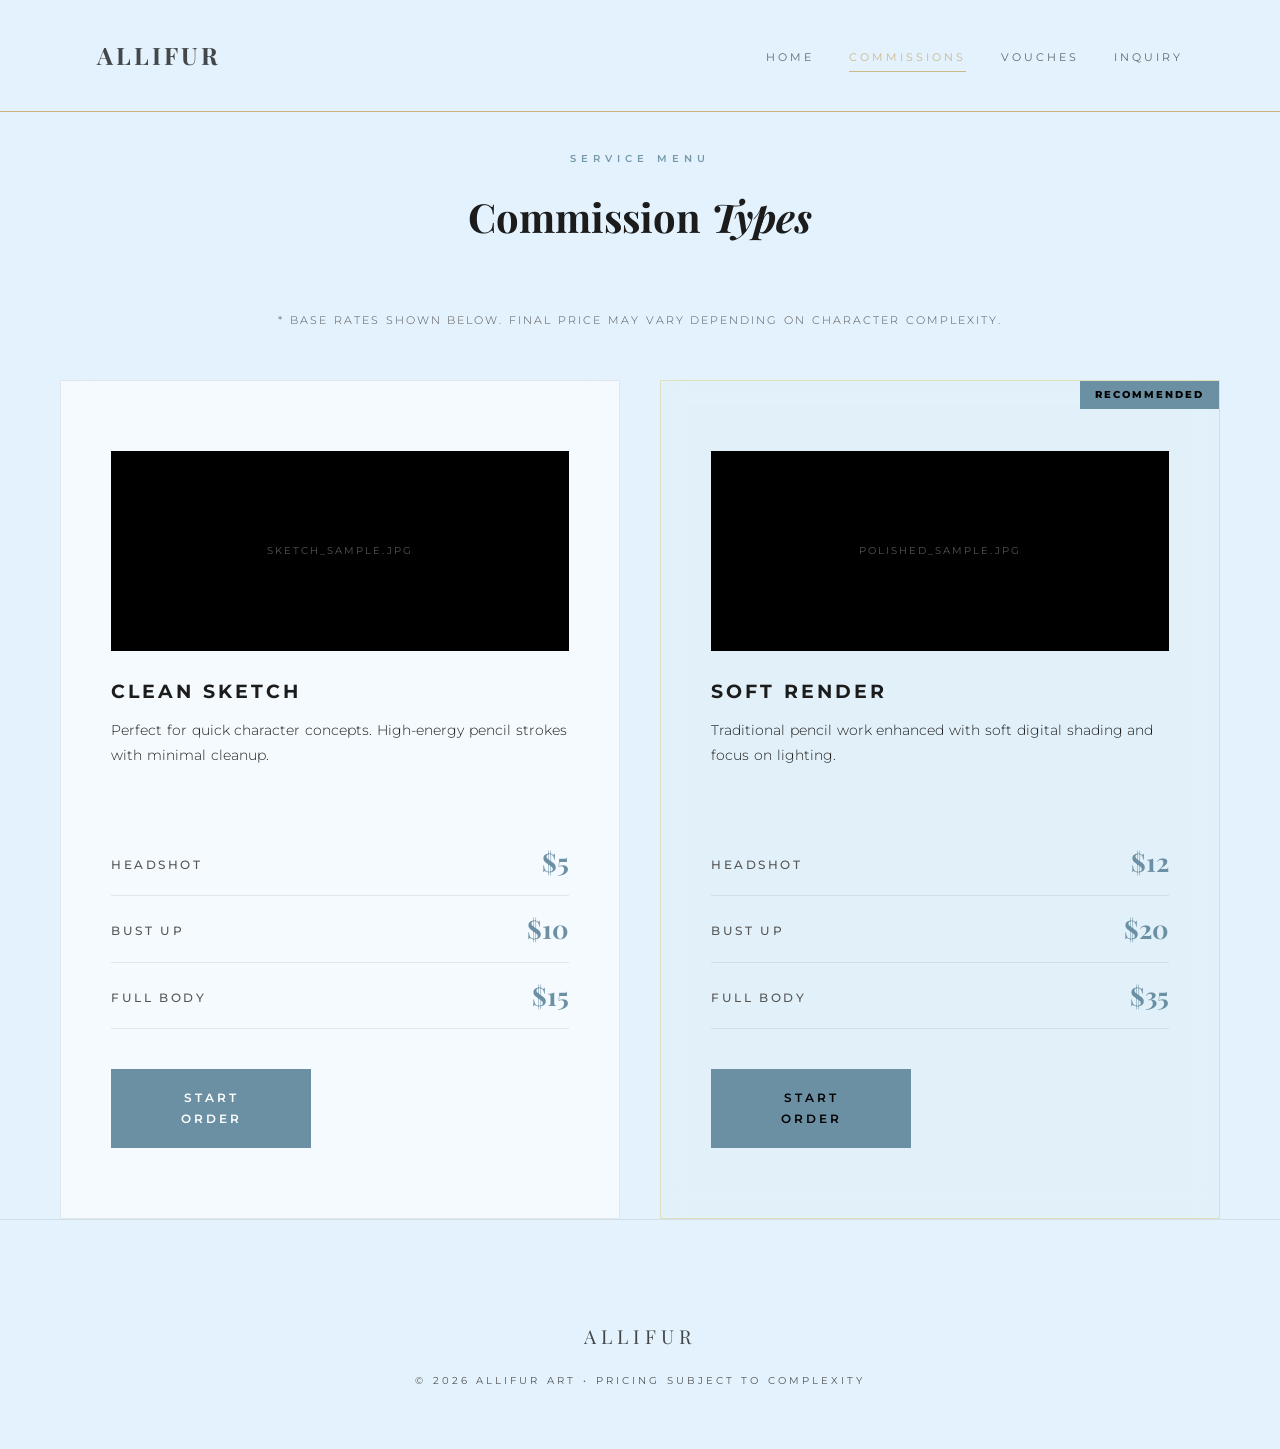
==== commission.html @ 033fafcd "Change navbar border color to #C5A059" ====
<!DOCTYPE html>
<html lang="en">
<head>
    <meta charset="UTF-8">
    <meta name="viewport" content="width=device-width, initial-scale=1.0">
    <title>COMMISSIONS | ALLIFUR</title>
    <link href="https://fonts.googleapis.com/css2?family=Montserrat:wght@300;400;500;600&family=Playfair+Display:ital,wght@0,700;1,400;1,700&display=swap" rel="stylesheet">
    <link rel="stylesheet" href="style.css">
</head>
<body style="background-color: var(--bg); color: var(--text);">

    <div class="cursor-dot"></div>
    <div class="cursor-outline"></div>

    <nav class="navbar" style="background: var(--bg); border-bottom: 1px solid #C5A059;">
        <div class="container" style="display: flex; justify-content: space-between; align-items: center; width: 100%;">
            <a href="index.html" class="logo">ALLIFUR</a>
            <div class="menu-toggle">
                <div class="line1"></div>
                <div class="line2"></div>
            </div>
            <ul class="nav-links">
                <li><a href="index.html">Home</a></li>
                <li><a href="commission.html" class="active">Commissions</a></li>
                <li><a href="vouches.html">Vouches</a></li>
                <li><a href="request.html">Inquiry</a></li>
            </ul>
        </div>
    </nav>

    <section class="hero-header" style="padding-top: 150px; text-align: center;">
        <div class="container reveal">
            <span class="sub-title">Service Menu</span>
            <h1 class="h2-editorial" style="font-family: 'Playfair Display'; font-size: var(--fs-h2);">Commission <i>Types</i></h1>
        </div>
    </section>

<section class="commissions-list">
        <div class="container">
            <div class="reveal" style="text-align: center; margin-bottom: 50px;">
                <p class="text-dim" style="font-size: 0.7rem; letter-spacing: 2px; text-transform: uppercase;">
                    * Base rates shown below. Final price may vary depending on character complexity.
                </p>
            </div>

            <div class="comm-grid-container">
                
                <div class="comm-card reveal">
                    <div class="card-image-preview">
                        <div class="art-placeholder" style="height: 200px; margin-bottom: 25px;">SKETCH_SAMPLE.JPG</div>
                    </div>
                    <h3 style="letter-spacing: 3px; margin-bottom: 10px;">CLEAN SKETCH</h3>
                    <p class="comm-desc">Perfect for quick character concepts. High-energy pencil strokes with minimal cleanup.</p>
                    <ul class="price-list">
                        <li><span>Headshot</span> <span>$5</span></li>
                        <li><span>Bust Up</span> <span>$10</span></li>
                        <li><span>Full Body</span> <span>$15</span></li>
                    </ul>
                    <a href="request.html" class="btn">START ORDER</a>
                </div>

                <div class="comm-card featured reveal">
                    <div class="tag">RECOMMENDED</div>
                    <div class="card-image-preview">
                        <div class="art-placeholder" style="height: 200px; margin-bottom: 25px;">POLISHED_SAMPLE.JPG</div>
                    </div>
                    <h3 style="letter-spacing: 3px; margin-bottom: 10px;">SOFT RENDER</h3>
                    <p class="comm-desc">Traditional pencil work enhanced with soft digital shading and focus on lighting.</p>
                    <ul class="price-list">
                        <li><span>Headshot</span> <span>$12</span></li>
                        <li><span>Bust Up</span> <span>$20</span></li>
                        <li><span>Full Body</span> <span>$35</span></li>
                    </ul>
                    <a href="request.html" class="btn btn-primary">START ORDER</a>
                </div>

            </div>
        </div>
    </section>

    <footer>
        <div class="container">
            <span class="footer-logo">ALLIFUR</span>
            <p class="footer-credits">© 2026 ALLIFUR ART • PRICING SUBJECT TO COMPLEXITY</p>
        </div>
    </footer>

    <script src="script.js"></script>
</body>
</html>
---- style.css ----
/* --- PLEASE DO NOT MESS WITH MY NOTES IF YOU'RE GOING TO EDIT THE SCRIPT--- */

@import url('https://fonts.googleapis.com/css2?family=Montserrat:wght@300;400;500;600&family=Playfair+Display:ital,wght@0,700;1,400;1,700&display=swap');

/* --- GLOBAL OVERFLOW PREVENTER --- */
html, body {
    width: 100%;
    margin: 0;
    padding: 0;
    overflow-x: hidden; /* Kills the horizontal scroll/lean */
    position: relative;
}

/* Ensure every container respects the screen width */
.container {
    width: 100%;
    max-width: 1200px; /* Whatever design width is */
    margin: 0 auto;
    padding: 0 20px; /* Balanced side-gutters */
    box-sizing: border-box; /* Crucial: includes padding in the width calculation */
}

* {
    box-sizing: border-box; /* Applies to every single element on the site */
}

:root {
    /* Main Backgrounds */
    --bg: #E3F2FD;                /* Soft Sky Blue (calm and easy on eyes) */
    --bg-elevated: #FFFFFF;       /* Keep cards white for that clean "float" look */
    --bg-soft: #D1E9FA;           /* Slightly deeper sky blue for sections */

    /* Accents */
    --accent: #6B8FA3;            /* Muted blue (trust + modern) */
    --accent-rgb: 107, 143, 163;
    --accent-soft: #DCE6EC;       /* Hover / background tint */
    --accent-secondary: #C6A96B;  /* Soft champagne (luxury touch) */
    --accent-glow: rgba(107, 143, 163, 0.2);

    /* Text Colors */
    --text: #1C1C1C;              /* Primary text */
    --text-dim: #555555;          /* Secondary text */
    --text-soft: #888888;         /* Subtle text / labels */
    --text-on-accent: #FFFFFF;    /* Text when inside a blue button */

    /* Borders & Lines */
    --border: #E2E2E2;
    --border-soft: #EEEEEE;

    /* Glassmorphism (Updated for Light Theme) */
    --glass: rgba(255, 255, 255, 0.6);
    --glass-border: rgba(0, 0, 0, 0.08);
    --glass-surface: rgba(255, 255, 255, 0.85);
    
    /* Shadows */
    --shadow-soft: 0 4px 20px rgba(0, 0, 0, 0.05);
    --shadow-medium: 0 8px 30px rgba(0, 0, 0, 0.08);

    /* Animation & Layout */
    --transition-slow: all 0.6s cubic-bezier(0.19, 1, 0.22, 1);
    --transition-fast: all 0.3s ease;
    --container: 1250px;

    /* Typography Clamps */
    --fs-h1: clamp(2.5rem, 7vw, 4.5rem);
    --fs-h2: clamp(1.8rem, 4vw, 2.5rem);
    --fs-body: 1rem;

    /* --- FORM SPECIFIC FIXES --- */
    /* Makes inputs stay light even if browser defaults try to interfere */
    --input-bg: var(--bg-elevated);
    --input-text: var(--text);
    --input-border: var(--border);
}

#preloader {
    position: fixed;
    top: 0;
    left: 0;
    width: 100%;
    height: 100%;
    background-color: #E3F2FD; /* Sky Blue */
    display: flex;
    justify-content: center;
    align-items: center;
    z-index: 10000; /* Ensures it stays on top of everything */
    
    /* Cinematic fade-out transition */
    transition: opacity 1.2s ease-in-out, visibility 1.2s;
}

/* Class added by JavaScript when loading is finished */
#preloader.loaded {
    opacity: 0;
    visibility: hidden;
}

.loader-content {
    text-align: center;
    padding: 40px;
    max-width: 500px;
}

#quote-text {
    font-family: serif;
    font-size: 1.2rem;
    color: var(--accent);
    letter-spacing: 0.5px;
    font-style: italic;
    line-height: 1.8;
    margin-bottom: 40px;
    
    /* Initial state for the fade-in animation */
    opacity: 0;
    filter: blur(8px);
    transform: translateY(15px);
    animation: quoteReveal 2.5s forwards 0.5s;
}

.loader-bar {
    width: 150px;
    height: 1px; /* Ultra-thin minimalist line */
    background: rgba(107, 143, 163, 0.1);
    margin: 0 auto;
    position: relative;
    overflow: hidden;
}

.progress {
    width: 0%;
    height: 100%;
    background: var(--accent);
    position: absolute;
    top: 0;
    left: 0;
    /* Matches the 3.5s timer JS */
    animation: progressFill 3s forwards cubic-bezier(0.65, 0, 0.35, 1);
}

/* ANIMATIONS */
@keyframes quoteReveal {
    0% {
        opacity: 0;
        filter: blur(8px);
        transform: translateY(15px);
    }
    100% {
        opacity: 1;
        filter: blur(0);
        transform: translateY(0);
    }
}

@keyframes progressFill {
    0% { width: 0%; }
    100% { width: 100%; }
}

/* Prevent page from jumping when preloader vanishes */
body.loading {
    overflow: hidden;
}

.quote-sig {
    display: block;
    margin-top: 15px;
    font-size: 0.75rem;
    letter-spacing: 3px;
    text-transform: uppercase;
    color: var(--accent-secondary); /* That gold just perfected */
    font-style: normal;
    font-family: sans-serif; /* A clean contrast to the serif quote */
    opacity: 0.8;
}

/* --- 0. LAYOUT SAFETY FIXES --- */
.hero {
    display: flex;
    align-items: center;
    justify-content: flex-start;
    height: 100vh;
    height: 100dvh;
    width: 100%;
    padding: 0 8%;
    margin: 0;
    position: relative;
    overflow: hidden; /* Important: Clips any runaway elements */
}

.preview-section {
    padding: 80px 0;
    background: var(--bg);
    border-top: 1px solid var(--glass-border); /* Elegant divider */
    margin-top: 0; 
}

.art-display-box {
    width: 100%;
    max-width: 900px;
    margin: 0 auto;
    background: var(--glass);
    border: 1px solid var(--glass-border);
    padding: 20px;
    position: relative;
    transition: var(--transition-slow);
}

.art-display-box:hover {
    border-color: var(--accent);
    box-shadow: 0 0 30px var(--accent-glow);
}

.inner-frame {
    width: 100%;
    aspect-ratio: 16 / 9; /* Or 4 / 5 depending on Joanah's art style */
    background: #080808;
    display: flex;
    align-items: center;
    justify-content: center;
    overflow: hidden;
    border: 1px solid rgba(255,255,255,0.05);
}

.box-label {
    position: absolute;
    top: -12px;
    left: 40px;
    background: var(--bg);
    padding: 0 15px;
    font-size: 0.6rem;
    letter-spacing: 3px;
    color: var(--accent);
    text-transform: uppercase;
}

.hero-wrapper {
    position: relative;
    z-index: 2;
    max-width: 1200px;
}

.h1-hero {
    margin: 0 0 25px 0;
    line-height: 1.1;
    word-wrap: break-word; /* Prevents long words from breaking layout */
}

.hero-header {
    background: linear-gradient(to bottom, #050505, #080808);
    padding-bottom: 60px;
}

.card-image-preview .art-placeholder {
    border: 1px solid var(--glass-border);
    background: #000;
    display: flex;
    align-items: center;
    justify-content: center;
    font-size: 0.6rem;
    letter-spacing: 2px;
    color: var(--text-dim);
}

/* Ensure the navbar has a distinct layer */
.navbar {
    background: linear-gradient(to bottom, rgba(5,5,5,1) 0%, rgba(5,5,5,0) 100%);
    height: 100px;
    z-index: 1000;
}

/* --- 1. RESET & PERFORMANCE --- */
* { 
    margin: 0; 
    padding: 0; 
    box-sizing: border-box; 
    -webkit-font-smoothing: antialiased;
    -moz-osx-font-smoothing: grayscale;
}

html { 
    scroll-behavior: smooth; 
    background-color: var(--bg); 
}

body {
    background-color: var(--bg);
    color: var(--text);
    font-family: 'Montserrat', sans-serif;
    line-height: 1.7;
    overflow-x: hidden;
    word-spacing: 0.05em;
}

/* --- 2. THE GRAIN ENGINE --- */
/* Cinematic film-grain look that moves */
body::after {
    content: "";
    position: fixed;
    top: 0; 
    left: 0; 
    width: 100%; 
    height: 100%; /* Changed from 300% to 100% to stop the void */
    background-image: url('https://grainy-gradients.vercel.app/noise.svg');
    opacity: 0.04;
    pointer-events: none;
    z-index: 9999;
    /* Subtler animation that doesn't move the actual box */
    animation: grain-shift 1s steps(2) infinite;
}

@keyframes grain-shift {
    0% { transform: translate(0,0); }
    50% { transform: translate(-1%, -1%); }
    100% { transform: translate(1%, 1%); }
}

/* --- 3. MASTER TYPOGRAPHY --- */
.h1-hero {
    font-size: var(--fs-h1);
    font-family: 'Playfair Display', serif;
    font-weight: 700;
    line-height: 1.05;
    letter-spacing: -0.03em;
    margin-bottom: 20px;
}

.h1-hero i {
    font-family: 'Playfair Display', serif;
    font-style: italic;
    font-weight: 400;
    color: var(--accent);
    padding-right: 0.05em; /* Optical adjustment */
}

.sub-title {
    color: var(--accent);
    text-transform: uppercase;
    font-size: 0.65rem;
    font-weight: 600;
    letter-spacing: 5px;
    display: block;
    margin-bottom: 15px;
    opacity: 0.9;
}

.text-dim {
    color: var(--text-dim);
    font-weight: 300;
}

a { 
    color: inherit; 
    text-decoration: none; 
    transition: var(--transition-fast); 
}

/* --- 4. NAVIGATION ARCHITECTURE --- */
.navbar {
    position: fixed;
    top: 0; 
    width: 100%;
    padding: 35px 6%;
    display: flex;
    justify-content: space-between;
    align-items: center;
    z-index: 1000;
    transition: var(--transition-slow);
}

/* Subtle glass effect when scrolling */
.navbar.scrolled {
    padding: 18px 6%;
    background: rgba(5, 5, 5, 0.75);
    backdrop-filter: blur(15px);
    -webkit-backdrop-filter: blur(15px);
    border-bottom: 1px solid var(--glass-border);
}

.logo {
    font-family: 'Playfair Display', serif;
    font-size: 1.5rem;
    font-weight: 700;
    letter-spacing: 3px;
    text-transform: uppercase;
    color: var(--text);
    position: relative;
}

.nav-links {
    display: flex;
    gap: 35px;
    list-style: none;
}

.nav-links a {
    color: var(--text);
    text-decoration: none;
    font-size: 0.7rem;
    letter-spacing: 3px;
    text-transform: uppercase;
    transition: var(--transition-fast);
    opacity: 0.8;
    position: relative; /* CRITICAL: This allows the underline to position correctly */
    padding-bottom: 8px; /* Gives the underline some breathing room */
}

/* Hover and Active states */
.nav-links a:hover, 
.nav-links a.active {
    color: var(--accent-secondary) !important; /* Champagne Gold */
    opacity: 1;
}

/* Gold Underline Animation */
.nav-links a::after {
    content: '';
    position: absolute;
    bottom: 0; 
    left: 0;
    width: 0; 
    height: 1px;
    background: var(--accent-secondary); /* Champagne Gold */
    transition: var(--transition-fast);
}

.nav-links a:hover::after, 
.nav-links a.active::after {
    width: 100%;
}

/* --- 5. BUTTON SYSTEM (HIGH-END) --- */
.btn {
    display: inline-flex;
    align-items: center;
    justify-content: center;
    padding: 18px 40px;
    background-color: var(--accent); /* Muted Blue */
    color: var(--text-on-accent);
    text-transform: uppercase;
    letter-spacing: 3px;
    font-size: 0.75rem;
    font-weight: 600;
    border: 1px solid var(--accent);
    transition: var(--transition-slow);
    cursor: pointer;
    position: relative;
    overflow: hidden;
}

/* Inverted hover effect */
.btn::before {
    content: '';
    position: absolute;
    top: 0; left: 0;
    width: 0; height: 100%;
    background: var(--text);
    transition: var(--transition-slow);
    z-index: -1;
}

.btn:hover {
    background-color: transparent;
    color: var(--accent);
    box-shadow: 0 10px 25px var(--accent-glow);
    transform: translateY(-3px);
}

.btn:hover::before {
    width: 100%;
}

.btn-primary {
    background: var(--accent);
    color: #000;
    border: 1px solid var(--accent);
}

.btn-primary::before {
    background: var(--text);
}

.btn-primary:hover {
    box-shadow: 0 15px 40px rgba(212, 175, 55, 0.2);
}

.btn-outline {
    background-color: transparent;
    border: 1px solid var(--accent-secondary); /* Soft Champagne */
    color: var(--accent-secondary);
}

.btn-outline:hover {
    background-color: var(--accent-secondary);
    color: #fff;
    box-shadow: 0 10px 25px rgba(198, 169, 107, 0.2);
    transform: translateY(-3px);
}

/* --- 6. SCROLL REVEAL UTILITY --- */
.reveal {
    opacity: 0;
    transform: translateY(30px);
    transition: all 0.8s ease-out;
}

.reveal.active {
    opacity: 1 !important; /* The !important ensures it overrides any conflicts */
    transform: translateY(0);
}

/* --- 7. COMMISSION CARDS (GLASS ARCHITECTURE) --- */
.comm-grid-container {
    display: grid;
    grid-template-columns: repeat(auto-fit, minmax(320px, 1fr));
    gap: 40px;
    margin: 0 auto;
}

.comm-card {
    background: var(--glass);
    border: 1px solid var(--glass-border);
    backdrop-filter: blur(12px);
    -webkit-backdrop-filter: blur(12px);
    padding: 70px 50px;
    position: relative;
    display: flex;
    flex-direction: column;
    transition: var(--transition-slow);
    overflow: hidden; /* Contains the hover sheen */
}

/* Light-Sweep Effect on Hover */
.comm-card::before {
    content: '';
    position: absolute;
    top: 0; left: -150%;
    width: 100%; height: 100%;
    background: linear-gradient(
        90deg, 
        transparent, 
        rgba(255, 255, 255, 0.04), 
        transparent
    );
    transition: 0.8s cubic-bezier(0.16, 1, 0.3, 1);
}

.comm-card:hover::before {
    left: 150%;
}

.comm-card:hover {
    transform: translateY(-15px) scale(1.01);
    background: var(--glass-surface);
    border-color: var(--accent);
    box-shadow: 0 40px 80px rgba(0, 0, 0, 0.6), 
                0 0 25px var(--accent-glow);
}

/* Featured Card Distinction */
.comm-card.featured {
    border-color: rgba(212, 175, 55, 0.3);
    background: rgba(212, 175, 55, 0.02);
}

.comm-card.featured .tag {
    position: absolute;
    top: 0; right: 0;
    background: var(--accent);
    color: #000;
    font-size: 0.6rem;
    padding: 6px 15px;
    font-weight: 800;
    letter-spacing: 2px;
    text-transform: uppercase;
}

/* --- 8. PRICE LIST --- */
.price-list {
    list-style: none;
    margin: 30px 0 40px 0;
}

.price-list li {
    display: flex;
    justify-content: space-between;
    align-items: flex-end;
    padding: 20px 0;
    border-bottom: 1px solid var(--glass-border);
}

.price-list li span:first-child {
    font-size: 0.75rem;
    font-weight: 500;
    text-transform: uppercase;
    letter-spacing: 2.5px;
    color: var(--text-dim);
}

.price-list li span:last-child {
    font-family: 'Playfair Display', serif;
    font-size: 1.6rem;
    font-weight: 700;
    color: var(--accent);
    line-height: 1;
}

/* Card Description Text */
.comm-desc {
    font-size: 0.9rem;
    color: var(--text-maint);
    line-height: 1.8;
    margin-bottom: 30px;
    font-weight: 300;
}

/* --- 7. COMMISSION CARDS (GLASS ARCHITECTURE) --- */
.comm-grid-container {
    display: grid;
    grid-template-columns: repeat(auto-fit, minmax(320px, 1fr));
    gap: 40px;
    margin: 0 auto;
}

.comm-card {
    background: var(--glass);
    border: 1px solid var(--glass-border);
    backdrop-filter: blur(12px);
    -webkit-backdrop-filter: blur(12px);
    padding: 70px 50px;
    position: relative;
    display: flex;
    flex-direction: column;
    transition: var(--transition-slow);
    overflow: hidden; /* Contains the hover sheen */
}

/* Light-Sweep Effect on Hover */
.comm-card::before {
    content: '';
    position: absolute;
    top: 0; left: -150%;
    width: 100%; height: 100%;
    background: linear-gradient(
        90deg, 
        transparent, 
        rgba(255, 255, 255, 0.04), 
        transparent
    );
    transition: 0.8s cubic-bezier(0.16, 1, 0.3, 1);
}

.comm-card:hover::before {
    left: 150%;
}

.comm-card:hover {
    transform: translateY(-15px) scale(1.01);
    background: var(--glass-surface);
    border-color: var(--accent);
    box-shadow: 0 40px 80px rgba(0, 0, 0, 0.6), 
                0 0 25px var(--accent-glow);
}

/* Featured Card Distinction */
.comm-card.featured {
    border-color: rgba(212, 175, 55, 0.3);
    background: rgba(212, 175, 55, 0.02);
}

.comm-card.featured .tag {
    position: absolute;
    top: 0; right: 0;
    background: var(--accent);
    color: #000;
    font-size: 0.6rem;
    padding: 6px 15px;
    font-weight: 800;
    letter-spacing: 2px;
    text-transform: uppercase;
}

/* --- 8. PRICE LIST  --- */
.price-list {
    list-style: none;
    margin: 30px 0 40px 0;
}

.price-list li {
    display: flex;
    justify-content: space-between;
    align-items: flex-end;
    padding: 20px 0;
    border-bottom: 1px solid var(--glass-border);
}

.price-list li span:first-child {
    font-size: 0.75rem;
    font-weight: 500;
    text-transform: uppercase;
    letter-spacing: 2.5px;
    color: var(--text-dim);
}

.price-list li span:last-child {
    font-family: 'Playfair Display', serif;
    font-size: 1.6rem;
    font-weight: 700;
    color: var(--accent);
    line-height: 1;
}

/* Card Description Text */
.comm-desc {
    font-size: 0.9rem;
    color: var(--text-maint);
    line-height: 1.8;
    margin-bottom: 30px;
    font-weight: 300;
}

/* --- 12. INQUIRY FORM  --- */
.form-group {
    display: flex;
    flex-direction: column;
    gap: 12px;
    margin-bottom: 10px;
}

input, textarea, select {
    width: 100%;
    padding: 22px;
    background: rgba(255, 255, 255, 0.015);
    border: 1px solid var(--glass-border);
    color: var(--text);
    font-family: 'Montserrat', sans-serif;
    font-size: 1rem; /* Essential for iOS - no auto-zoom */
    font-weight: 300;
    letter-spacing: 1px;
    outline: none;
    transition: var(--transition-slow);
    border-radius: 0;
    box-shadow: inset 0 2px 10px rgba(0,0,0,0.2);
}

/* Custom Styled Select Dropdown */
select {
    appearance: none;
    background-image: url("data:image/svg+xml,%3Csvg xmlns='http://www.w3.org/2000/svg' width='12' height='12' fill='%23d4af37' viewBox='0 0 16 16'%3E%3Cpath d='M7.247 11.14 2.451 5.658C1.885 5.013 2.345 4 3.204 4h9.592a1 1 0 0 1 .753 1.659l-4.796 5.48a1 1 0 0 1-1.506 0z'/%3E%3C/svg%3E");
    background-repeat: no-repeat;
    background-position: calc(100% - 25px) center;
    cursor: pointer;
}

input:focus, textarea:focus, select:focus {
    background: rgba(255, 255, 255, 0.03);
    border-color: var(--accent);
    box-shadow: inset 0 2px 15px rgba(0,0,0,0.4), 
                0 0 15px var(--accent-glow);
}

::placeholder {
    color: rgba(255, 255, 255, 0.15);
    font-size: 0.85rem;
    text-transform: uppercase;
    letter-spacing: 2px;
}

/* --- 13. GUIDELINES (CONTRACT STYLING) --- */
.guideline-block {
    border-left: 1px solid var(--glass-border);
    padding: 0 0 40px 30px;
    position: relative;
    transition: var(--transition-slow);
}

.guideline-block::before {
    content: '';
    position: absolute;
    top: 0; left: -1px;
    width: 1px; height: 0;
    background: var(--accent);
    transition: 1s cubic-bezier(0.16, 1, 0.3, 1);
}

.guideline-block:hover::before {
    height: 100%;
}

.guideline-block h3 {
    font-size: 0.75rem;
    letter-spacing: 4px;
    color: var(--accent);
    margin-bottom: 15px;
    text-transform: uppercase;
}

.guideline-block p {
    font-size: 0.95rem;
    line-height: 1.9;
    color: var(--text-maint);
}

.guideline-block b {
    color: #fff;
    font-weight: 600;
}

/* --- 14. FOOTER (THE SIGN-OFF) --- */
footer {
    padding: 100px 0 60px 0;
    text-align: center;
    border-top: 1px solid var(--glass-border);
}

.footer-logo {
    font-family: 'Playfair Display', serif;
    font-size: 1.2rem;
    letter-spacing: 5px;
    margin-bottom: 20px;
    display: block;
    opacity: 0.8;
}

.footer-credits {
    font-size: 0.6rem;
    letter-spacing: 3px;
    color: var(--text-dim);
    text-transform: uppercase;
}

/* --- 15. TABLET & DESKTOP REFINEMENTS (1024px - 1440px) --- */
@media (max-width: 1200px) {
    .container { width: 92%; }
    .comm-card { padding: 50px 35px; }
}

@media (max-width: 1024px) {
    :root {
        --fs-h1: 4rem;
    }
    .comm-grid-container {
        grid-template-columns: repeat(auto-fit, minmax(280px, 1fr));
        gap: 25px;
    }
}

/* --- 16. MOBILE CORE (768px and below) --- */
@media (max-width: 768px) {
    :root {
        --fs-h1: 3.2rem;
        --fs-h2: 2.4rem;
    }

    /* Kill custom cursor on touch - prevents input lag */
    .cursor-dot, .cursor-outline { 
        display: none !important; 
    }

    /* Adjust Navigation for Mobile */
    .navbar {
        padding: 20px 6%;
    }

    .nav-links {
        display: none; /* Recommended: Add a Hamburger Menu or keep it simple */
    }

    /* Section Spacing */
    section {
        padding: 80px 0;
    }

    .hero-header {
        margin-top: 120px !important;
        margin-bottom: 50px !important;
    }

    /* Stack Grids to Single Column */
    .comm-grid-container, 
    .comm-grid {
        grid-template-columns: 1fr;
        gap: 20px;
    }

    /* Adjust Card Padding for small screens */
    .comm-card {
        padding: 45px 30px;
        min-height: auto;
    }

    .price-list li span:last-child {
        font-size: 1.3rem;
    }

    /* Vouch Overlay scaling for mobile */
    #vouch-overlay {
        padding: 15px;
    }

    .close-overlay {
        top: 20px;
        right: 20px;
        font-size: 2rem;
    }
}

/* --- 17. SMALL PHONE OPTIMIZATION (480px and below) --- */
@media (max-width: 480px) {
    :root {
        --fs-h1: 2.8rem;
    }

    .h1-hero {
        line-height: 1.1;
    }

    .btn {
        width: 100%; /* Bigger tap targets */
        padding: 20px;
    }

    input, textarea, select {
        padding: 18px;
        font-size: 16px; /* Strict 16px to prevent iOS zoom-in glitch */
    }

    .guideline-block {
        padding: 0 0 30px 20px;
    }
    
    /* Ensure images in the gallery don't get too tiny */
    .art-card {
        padding: 10px;
    }
}

/* --- 18. PRINT & UTILITY --- */
.hidden { display: none !important; }

/* Selection Color - The Final Polish */
::selection {
    background: var(--accent);
    color: #000;
}

/* --- EDITORIAL GRID (Desktop) --- */
.editorial-grid {
    display: grid;
    grid-template-columns: 1fr 1.5fr; /* Art is 40%, Text is 60% */
    gap: 80px;
    align-items: start;
}

.quote-body p {
    color: var(--text-maint);
    font-weight: 300;
    line-height: 2;
    margin-bottom: 25px;
    font-style: italic;
    font-size: 0.95rem;
}

/* --- MOBILE RESPONSIVENESS (The Fix) --- */
@media (max-width: 992px) {
    .editorial-grid {
        grid-template-columns: 1fr; /* Stacks art on top of text */
        gap: 50px;
    }
    
    .art-display-box {
        max-width: 500px;
        margin: 0 auto; /* Centers the art on mobile */
    }

    .testimony-content {
        text-align: center;
    }
    
    .testimony-footer {
        display: flex;
        flex-direction: column;
        align-items: center;
    }
}

@media (max-width: 768px) {
    .form-grid {
        grid-template-columns: 1fr !important; /* Stack Name and Discord vertically */
    }
    
    .accordion-content.open {
        padding: 25px 15px; /* Less padding on small screens */
    }
    
    .form-container {
        padding: 25px 20px !important;
    }
}

/* --- 19. ACCORDION (Guidelines) --- */
.guidelines-accordion {
    border: 1px solid var(--glass-border);
    background: var(--glass);
    overflow: hidden;
}

.accordion-header {
    background: var(--glass-surface) !important;
    border: 1px solid var(--glass-border) !important;
    padding: 25px 40px !important;
    display: flex;
    justify-content: space-between;
    align-items: center;
    width: 100%;
    max-width: 1000px; /* Adjust to match your form width */
    margin: 0 auto;
    cursor: pointer;
    transition: var(--transition-fast);
}

.accordion-header:hover {
    background: rgba(255, 255, 255, 0.05) !important;
    border-color: var(--accent) !important;
}

.accordion-header span {
    color: var(--text-dim);
    letter-spacing: 2px;
    font-size: 0.75rem;
    text-transform: uppercase;
}

.accordion-content {
    max-height: 0; /* Hidden by default */
    opacity: 0;
    transition: all 0.6s cubic-bezier(0.16, 1, 0.3, 1);
    background: rgba(0, 0, 0, 0.2);
}

/* Logic for the 'open' class triggered by JS */
.accordion-content.open {
    max-height: 1200px; /* Large enough for all text */
    opacity: 1;
    padding: 40px;
}

/* --- 20. FORM REFINEMENTS --- */
.form-container {
    box-shadow: 0 20px 50px rgba(0,0,0,0.5);
}

input, textarea, select {
    font-family: 'Montserrat', sans-serif;
    font-size: 0.9rem;
    transition: all 0.3s ease;
    border-radius: 0; /* Sharp, editorial corners */
}

input:focus, textarea:focus, select:focus {
    border-color: var(--accent) !important;
    background: rgba(212, 175, 55, 0.05) !important;
    box-shadow: 0 0 15px rgba(212, 175, 55, 0.1);
}

/* Custom styling for the dropdown arrow */
select {
    appearance: none;
    background-image: url("data:image/svg+xml,%3Csvg xmlns='http://www.w3.org/2000/svg' width='12' height='12' fill='%23d4af37'%3E%3Cpath d='M0 2l6 8 6-8z'/%3E%3C/svg%3E");
    background-repeat: no-repeat;
    background-position: right 20px center;
}

/* --- ELEGANT FORM STYLING --- */
.elegant-label {
    display: block;
    font-size: 0.65rem;
    letter-spacing: 3px;
    text-transform: uppercase;
    color: var(--accent); /* New Muted Blue */
    margin-bottom: 15px;
    font-weight: 700;
}

.contact-method-grid {
    display: grid;
    grid-template-columns: repeat(auto-fit, minmax(130px, 1fr));
    gap: 12px;
}

.method-tile {
    cursor: pointer;
    position: relative;
    text-align: center;
}

.method-tile input {
    position: absolute;
    opacity: 0;
    width: 0;
    height: 0;
}

/* 1. Base State */
.method-tile span {
    display: block;
    padding: 18px 10px;
    background-color: var(--bg-elevated);
    border: 1px solid var(--border);
    color: var(--text-dim);
    font-size: 0.75rem;
    letter-spacing: 1px;
    transition: var(--transition-fast);
    text-align: center;
    user-select: none; /* Prevents text highlighting on double click */
}

/* 2. Hover State (PC specific) */
/* We add :not(:checked) so the hover doesn't fight the selected blue */
.method-tile:hover input:not(:checked) + span {
    border-color: var(--accent);
    color: var(--accent);
    background-color: var(--accent-soft);
}

/* 3. The "Checked" State (The Fix for PC) */
/* We use the input:checked selector to force the style */
.method-tile input:checked + span {
    background-color: var(--accent) !important;
    color: #FFFFFF !important;
    border-color: var(--accent) !important;
    box-shadow: 0 5px 15px var(--accent-glow);
    transform: translateY(-2px);
    z-index: 2;
}

/* 4. Text stays white even if hovering over a selected item */
.method-tile input:checked:hover + span {
    color: #FFFFFF !important;
    opacity: 0.9;
}

/* THE FIX: When the radio is checked, use the Blue Accent */
.method-tile input:checked + span {
    background: var(--accent) !important; /* Muted Blue */
    border-color: var(--accent) !important;
    color: #FFFFFF !important;            /* Pure White text for contrast */
    box-shadow: 0 5px 15px var(--accent-glow);
    transform: translateY(-2px);
}

.method-tile:hover span {
    border-color: var(--accent);
    color: var(--accent);
    background: var(--accent-soft); /* Very light blue tint on hover */
}

/* Accordion spacing fix */
.g-item {
    border-left: 1px solid var(--glass-border);
    padding-left: 20px;
}

/* --- SUCCESS STATE ANIMATION --- */
.success-overlay {
    text-align: center;
    padding: 100px 20px;
    animation: fadeInScale 1.2s cubic-bezier(0.16, 1, 0.3, 1) forwards;
}

.success-content {
    display: flex;
    flex-direction: column;
    align-items: center;
}

@keyframes fadeInScale {
    0% {
        opacity: 0;
        transform: scale(0.95) translateY(20px);
    }
    100% {
        opacity: 1;
        transform: scale(1) translateY(0);
    }
}

/* Optional: Make the form fade out smoothly when submitted */
.form-fade-out {
    opacity: 0;
    transform: translateY(-20px);
    transition: all 0.8s cubic-bezier(0.16, 1, 0.3, 1);
    pointer-events: none;
}

/* Ensure the soft charcoal background applies everywhere */
html, body, section, .request-section, .commissions-section {
    background-color: var(--bg) !important;
    color: var(--text);
}

/* Let's lighten the "Glass" slightly so it's visible against the charcoal */
.form-container, .vouch-card, .accordion-header {
    background: var(--glass-surface) !important;
    border: 1px solid var(--glass-border) !important;
}

select {
    appearance: none; /* Removes default browser arrow */
    background-color: #222224 !important; /* Matches your modern slate */
    background-image: url("data:image/svg+xml;charset=UTF-8,%3Csvg xmlns='http://www.w3.org/2000/svg' viewBox='0 0 24 24' fill='none' stroke='%23D1B67C' stroke-width='2' stroke-linecap='round' stroke-linejoin='round'%3E%3Cpolyline points='6 9 12 15 18 9'%3E%3C/polyline%3E%3C/svg%3E");
    background-repeat: no-repeat;
    background-position: right 20px center;
    background-size: 15px;
    border: 1px solid var(--glass-border) !important;
    color: var(--text) !important;
    padding: 18px 25px !important;
    width: 100%;
    cursor: pointer;
    font-family: inherit;
}

select:focus {
    border-color: var(--accent) !important;
    outline: none;
}

/* Fixes the "Options" list inside the dropdown */
select option {
    background-color: #1A1A1C; /* Matches your background */
    color: var(--text);
    padding: 10px;
}

/* Forces the navbar to blend with the charcoal background */
header, nav, .navbar {
    background-color: var(--bg); /* Keeps it Sky Blue */
    background: var(--bg) !important; /* Catch-all for gradients */
    border-bottom: 1px solid #C5A059; /* A deeper, more visible "Vintage Gold" */
    opacity: 0.8; /* Keeps it elegant rather than a solid plastic yellow */
    box-shadow: 0px 1px 0px rgba(255, 255, 255, 0.4); /* A tiny "highlight" under the gold line */
}

/* If you have a sticky/fixed header, ensure it doesn't have a shadow that looks like black ink */
header.sticky {
    background-color: rgba(26, 26, 28, 0.95) !important; /* Matches slate with slight transparency */
    backdrop-filter: blur(10px);
    box-shadow: none !important;
}

/* 1. Kill any existing gradients that start with black */
.navbar, 
.hero-header, 
.commissions-hero, 
header, 
nav {
    background-image: none !important; 
    background: var(--bg) !important;
    box-shadow: none !important;
}

/* 2. Fix the "Gap" at the top of the screen */
html, body {
    margin: 0;
    padding: 0;
    background-color: var(--bg) !important;
}

/* 3. If there is a 'fade' effect at the top of your page, this kills it */
body::before, 
body::after, 
.main-content::before {
    display: none !important;
    background: none !important;
}

/* 4. Ensure the Navbar doesn't have a fixed height that creates a black void */
.navbar {
    min-height: 80px;
    height: auto;
    display: flex;
    align-items: center;
}

/* --- VOUCH MASONRY & GRID ARRANGEMENT --- */
.vouch-masonry {
    display: grid;
    grid-template-columns: repeat(3, 1fr); /* 3 column desktop layout */
    grid-auto-rows: minmax(200px, auto);
    gap: 30px;
    align-items: start;
}

/* Featured Card (Vollarae) - Stands out and takes more vertical space */
.vouch-featured {
    grid-row: span 2; 
    border: 1px solid var(--accent) !important;
    background: rgba(209, 182, 124, 0.03) !important;
    box-shadow: 0 20px 40px rgba(0, 0, 0, 0.3);
}

.vouch-card {
    background: var(--glass-surface);
    border: 1px solid var(--glass-border);
    padding: 40px;
    position: relative;
    transition: var(--transition-slow);
    overflow: hidden;
}

.vouch-clickable {
    cursor: pointer;
}

.vouch-clickable:hover {
    background: rgba(255, 255, 255, 0.03);
    border-color: var(--accent);
    transform: translateY(-10px);
}

/* Template/Reserved State */
.vouch-template {
    filter: grayscale(1);
    opacity: 0.5;
    cursor: default;
}

/* --- VOUCH CONTENT STYLING --- */
.vouch-badge {
    position: absolute;
    top: 20px;
    right: 20px;
    font-size: 0.5rem;
    letter-spacing: 2px;
    color: var(--accent);
    border: 1px solid rgba(209, 182, 124, 0.3);
    padding: 4px 10px;
}

.client-name {
    font-family: 'Playfair Display';
    font-size: 1.8rem;
    margin-bottom: 5px;
    color: var(--text);
}

.client-title {
    display: block;
    font-size: 0.65rem;
    color: var(--accent);
    text-transform: uppercase;
    letter-spacing: 2px;
    margin-bottom: 25px;
    opacity: 0.8;
}

.vouch-quote {
    color: var(--text-dim);
    font-style: italic;
    line-height: 1.8;
    margin-bottom: 30px;
    font-size: 0.95rem;
}

.vouch-footer {
    display: flex;
    justify-content: space-between;
    align-items: center;
    border-top: 1px solid var(--glass-border);
    padding-top: 20px;
    font-size: 0.6rem;
    letter-spacing: 2px;
    text-transform: uppercase;
}

.view-label {
    color: var(--accent);
    border-bottom: 1px solid var(--accent);
    padding-bottom: 2px;
}

/* --- LIGHTBOX OVERLAY --- */
.vouch-overlay {
    display: none;
    position: fixed;
    inset: 0;
    background: rgba(10, 10, 11, 0.98);
    backdrop-filter: blur(25px);
    z-index: 9999;
    padding: 40px;
    justify-content: center;
    align-items: center;
    cursor: zoom-out;
}

.overlay-wrapper {
    position: relative;
    max-width: 900px;
    width: 95%;
    background: #161618;
    border: 1px solid var(--accent);
    padding: 20px;
    box-shadow: 0 40px 100px rgba(0,0,0,0.8);
    cursor: default;
}

#overlay-img {
    width: 100%;
    height: auto;
    display: block;
}

/* Privacy Text Styling */
.privacy-note {
    text-align: center;
    padding: 80px 40px;
    color: var(--text-dim);
    font-size: 0.9rem;
    letter-spacing: 2px;
    line-height: 2;
    text-transform: uppercase;
}

/* THE X BUTTON */
.overlay-close {
    position: fixed;
    top: 30px;
    right: 30px;
    width: 50px;
    height: 50px;
    background: var(--accent);
    color: #111;
    display: flex;
    align-items: center;
    justify-content: center;
    font-size: 1.8rem;
    font-weight: bold;
    border-radius: 50%;
    cursor: pointer;
    z-index: 10000;
    transition: transform 0.3s cubic-bezier(0.175, 0.885, 0.32, 1.275);
}

.overlay-close:hover {
    transform: rotate(90deg) scale(1.1);
}

/* --- RESPONSIVE BREAKPOINTS --- */
@media (max-width: 1100px) {
    .vouch-masonry {
        grid-template-columns: repeat(2, 1fr);
    }
}

@media (max-width: 768px) {
    .vouch-masonry {
        grid-template-columns: 1fr;
    }
    .vouch-featured {
        grid-row: auto;
    }
    .vouch-card {
        padding: 30px;
    }
}

/* Initial Hidden State */
#form-status {
    display: none; /* Script will change this to 'flex' */
    opacity: 0;
    transform: translateY(20px);
    transition: var(--transition-slow);
    text-align: center;
    padding: 100px 20px;
}

/* The 'Show' State (This is what the script triggers) */
#form-status.active {
    display: flex !important;
    flex-direction: column;
    align-items: center;
    justify-content: center;
    opacity: 1 !important;
    transform: translateY(0) !important;
}

.success-inner {
    max-width: 500px;
    background: var(--glass-surface);
    border: 1px solid var(--accent);
    padding: 60px;
    box-shadow: 0 0 50px var(--accent-glow);
}

/* --- GUIDELINE CONTENT FIX --- */

#guidelineContent {
    max-height: 0; /* Keeps it closed initially */
    overflow: hidden; /* Necessary for the slide effect */
    transition: max-height 0.5s cubic-bezier(0, 1, 0, 1); /* Smoother expansion */
    width: 100%; /* Ensures it fills the container */
}

#guidelineContent.open {
    max-height: 2000px; /* Give it plenty of room to grow */
    transition: max-height 0.5s ease-in-out;
}

/* The wrapper inside the accordion */
.guideline-grid {
    display: grid;
    grid-template-columns: repeat(auto-fit, minmax(300px, 1fr));
    gap: 40px;
    padding: 60px 0; /* Padding top/bottom */
    width: 100%;
    box-sizing: border-box;
}

/* Ensure individual rule boxes don't overflow */
.rule-box {
    border-left: 1px solid rgba(209, 182, 124, 0.2);
    padding-left: 25px;
    margin-bottom: 20px;
}

/* --- MOBILE REFINEMENTS --- */
@media (max-width: 768px) {
    /* Shrink the massive headers so they don't push the screen wide */
    .h2-editorial {
        font-size: 2.2rem !important; 
        line-height: 1.2;
    }

    /* Give the overall container more side-room */
    .container {
        padding: 0 25px; 
    }

    /* Fix the button/tile padding in the form */
    .method-tile {
        padding: 10px;
        font-size: 0.7rem;
    }

    /* Ensure the accordion content has internal padding so text doesn't touch the border */
    .accordion-content {
        padding: 0 15px;
    }
}

.hero-btns { /* Replace with whatever class contains those two buttons */
    display: flex;
    justify-content: center;
    gap: 15px;
    flex-wrap: wrap; /* This allows them to stack vertically on tiny phones */
    width: 100%;
}

.btn {
    flex: 1; /* Makes them equal width */
    min-width: 140px; /* Prevents them from getting TOO skinny */
    max-width: 200px;
    text-align: center;
}

@media (max-width: 768px) {
    /* 1. Force the grid to stay within screen bounds */
    .guideline-detailed-grid {
        grid-template-columns: 1fr !important; /* Force single column */
        gap: 20px !important;
        padding: 20px 10px !important; /* Reduce side padding */
        width: 100% !important;
        margin: 0 auto !important;
    }

    /* 2. Prevent the items from pushing outward */
    .g-item {
        width: 100% !important;
        max-width: 100% !important;
        padding-right: 10px !important; /* Ensure text doesn't hit the right edge */
        box-sizing: border-box !important;
    }

    /* 3. Handle long words in the text */
    .text-dim {
        word-wrap: break-word !important;
        overflow-wrap: break-word !important;
        white-space: normal !important;
        font-size: 0.8rem !important; /* Slightly smaller for better fit */
    }

    /* 4. Fix the Sovereignty box width */
    .rights-clause {
        margin: 0 10px 30px 10px !important;
        padding: 20px !important;
        width: auto !important;
    }
}

/* Ensure inputs and selects have consistent, readable colors */
input, 
textarea, 
select {
    background-color: #ffffff !important; /* Forces a light background */
    color: #333333 !important;            /* Forces dark, readable text */
    border: 1px solid #dddddd !important; /* A light grey border */
}

/* Fix for the dropdown options specifically */
select option {
    background-color: #ffffff;
    color: #333333;
}

/* Update the focus state so it doesn't turn black when clicking */
input:focus, 
textarea:focus, 
select:focus {
    background-color: #f9f9f9 !important;
    border-color: var(--accent) !important;
    color: #000000 !important;
    outline: none;
}
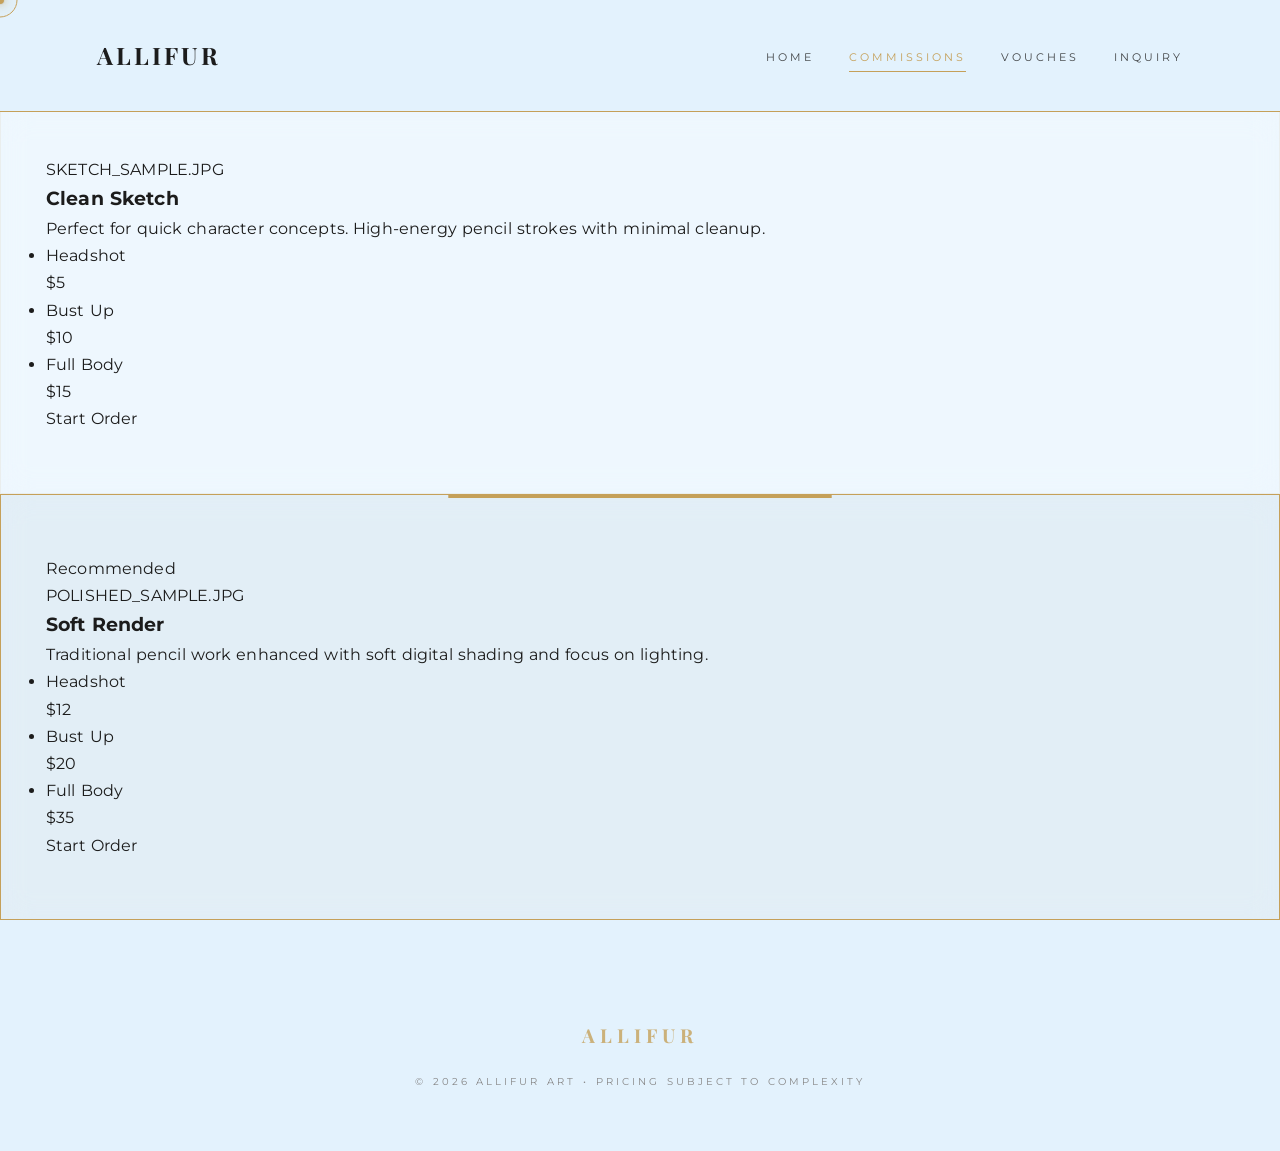
==== commit 9def1dfb: "Update commission.html" ====
--- a/commission.html
+++ b/commission.html
@@ -28,55 +28,81 @@
         </div>
     </nav>
 
-    <section class="hero-header" style="padding-top: 150px; text-align: center;">
-        <div class="container reveal">
-            <span class="sub-title">Service Menu</span>
-            <h1 class="h2-editorial" style="font-family: 'Playfair Display'; font-size: var(--fs-h2);">Commission <i>Types</i></h1>
+<section class="comm-hero">
+    <div class="comm-container reveal">
+        <span class="sub-label">Service Menu</span>
+        <h1 class="editorial-title">Commission <i>Types</i></h1>
+        <p class="price-disclaimer">
+            * Base rates shown below. Final price may vary depending on character complexity.
+        </p>
+    </div>
+</section>
+
+<section class="comm-list-section">
+    <div class="comm-grid">
+
+        <div class="comm-card reveal">
+            <div class="art-frame">
+                <span class="file-name">SKETCH_SAMPLE.JPG</span>
+            </div>
+            
+            <h3 class="card-title">Clean Sketch</h3>
+            <p class="card-desc">Perfect for quick character concepts. High-energy pencil strokes with minimal cleanup.</p>
+            
+            <ul class="price-menu">
+                <li>
+                    <span class="service-name">Headshot</span>
+                    <div class="dots"></div>
+                    <span class="price-value">$5</span>
+                </li>
+                <li>
+                    <span class="service-name">Bust Up</span>
+                    <div class="dots"></div>
+                    <span class="price-value">$10</span>
+                </li>
+                <li>
+                    <span class="service-name">Full Body</span>
+                    <div class="dots"></div>
+                    <span class="price-value">$15</span>
+                </li>
+            </ul>
+            
+            <a href="request.html" class="comm-btn">Start Order</a>
         </div>
-    </section>
 
-<section class="commissions-list">
-        <div class="container">
-            <div class="reveal" style="text-align: center; margin-bottom: 50px;">
-                <p class="text-dim" style="font-size: 0.7rem; letter-spacing: 2px; text-transform: uppercase;">
-                    * Base rates shown below. Final price may vary depending on character complexity.
-                </p>
+        <div class="comm-card featured reveal">
+            <div class="recom-tag">Recommended</div>
+            
+            <div class="art-frame">
+                <span class="file-name">POLISHED_SAMPLE.JPG</span>
             </div>
+            
+            <h3 class="card-title">Soft Render</h3>
+            <p class="card-desc">Traditional pencil work enhanced with soft digital shading and focus on lighting.</p>
+            
+            <ul class="price-menu">
+                <li>
+                    <span class="service-name">Headshot</span>
+                    <div class="dots"></div>
+                    <span class="price-value">$12</span>
+                </li>
+                <li>
+                    <span class="service-name">Bust Up</span>
+                    <div class="dots"></div>
+                    <span class="price-value">$20</span>
+                </li>
+                <li>
+                    <span class="service-name">Full Body</span>
+                    <div class="dots"></div>
+                    <span class="price-value">$35</span>
+                </li>
+            </ul>
+            
+            <a href="request.html" class="comm-btn primary">Start Order</a>
+        </div>
 
-            <div class="comm-grid-container">
-                
-                <div class="comm-card reveal">
-                    <div class="card-image-preview">
-                        <div class="art-placeholder" style="height: 200px; margin-bottom: 25px;">SKETCH_SAMPLE.JPG</div>
-                    </div>
-                    <h3 style="letter-spacing: 3px; margin-bottom: 10px;">CLEAN SKETCH</h3>
-                    <p class="comm-desc">Perfect for quick character concepts. High-energy pencil strokes with minimal cleanup.</p>
-                    <ul class="price-list">
-                        <li><span>Headshot</span> <span>$5</span></li>
-                        <li><span>Bust Up</span> <span>$10</span></li>
-                        <li><span>Full Body</span> <span>$15</span></li>
-                    </ul>
-                    <a href="request.html" class="btn">START ORDER</a>
-                </div>
-
-                <div class="comm-card featured reveal">
-                    <div class="tag">RECOMMENDED</div>
-                    <div class="card-image-preview">
-                        <div class="art-placeholder" style="height: 200px; margin-bottom: 25px;">POLISHED_SAMPLE.JPG</div>
-                    </div>
-                    <h3 style="letter-spacing: 3px; margin-bottom: 10px;">SOFT RENDER</h3>
-                    <p class="comm-desc">Traditional pencil work enhanced with soft digital shading and focus on lighting.</p>
-                    <ul class="price-list">
-                        <li><span>Headshot</span> <span>$12</span></li>
-                        <li><span>Bust Up</span> <span>$20</span></li>
-                        <li><span>Full Body</span> <span>$35</span></li>
-                    </ul>
-                    <a href="request.html" class="btn btn-primary">START ORDER</a>
-                </div>
-
-            </div>
-        </div>
-    </section>
+    </div>
+</section>
 
     <footer>
         <div class="container">
--- a/style.css
+++ b/style.css
@@ -2,107 +2,114 @@
 
 @import url('https://fonts.googleapis.com/css2?family=Montserrat:wght@300;400;500;600&family=Playfair+Display:ital,wght@0,700;1,400;1,700&display=swap');
 
-/* --- GLOBAL OVERFLOW PREVENTER --- */
+/* --- ROOT VARIABLES: CENTRAL COLOR AND SPACING CONTROL --- */
+:root {
+    /* Backgrounds */
+    --bg: #E3F2FD;                /* Primary Sky Blue */
+    --bg-elevated: #FFFFFF;       /* Pure white for cards/modals */
+    --bg-soft: #D1E9FA;           /* Slightly darker blue for section depth */
+
+    /* Accents & Brand Colors */
+    --accent: #6B8FA3;            /* Muted Slate Blue */
+    --accent-gold: #D4AF37;       /* Vivid Gold for highlights */
+    --accent-antique: #C5A059;    /* Antique Gold for lines and borders */
+    --accent-soft: #DCE6EC;       /* Subtle blue tint for hovers */
+
+    /* Text Hierarchy */
+    --text: #1C1C1C;              /* High contrast primary text */
+    --text-dim: #555555;          /* Medium contrast secondary text */
+    --text-soft: #888888;         /* Low contrast meta/label text */
+
+    /* UI Elements */
+    --border-gold: var(--accent-antique);
+    --glass: rgba(255, 255, 255, 0.6);
+    --shadow-soft: 0 4px 20px rgba(0, 0, 0, 0.05);
+
+    /* Animation Timing */
+    --transition-slow: all 0.6s cubic-bezier(0.19, 1, 0.22, 1);
+    --transition-fast: all 0.3s ease;
+}
+
+/* --- GLOBAL RESET: PREVENTS LAYOUT SHIFT AND SCROLL BUGS --- */
+* {
+    box-sizing: border-box;
+    /* Force-hides default mouse to allow custom gold cursor to work */
+    cursor: none !important; 
+}
+
 html, body {
     width: 100%;
     margin: 0;
     padding: 0;
-    overflow-x: hidden; /* Kills the horizontal scroll/lean */
+    background-color: var(--bg);
+    /* Prevents horizontal "jiggle" on mobile and desktop */
+    overflow-x: hidden; 
     position: relative;
-}
-
-/* Ensure every container respects the screen width */
+    font-family: 'Montserrat', sans-serif;
+}
+
+/* --- LAYOUT WRAPPER: KEEPS CONTENT CENTERED ON WIDE SCREENS --- */
 .container {
     width: 100%;
-    max-width: 1200px; /* Whatever design width is */
+    max-width: 1200px;
     margin: 0 auto;
-    padding: 0 20px; /* Balanced side-gutters */
-    box-sizing: border-box; /* Crucial: includes padding in the width calculation */
-}
-
-* {
-    box-sizing: border-box; /* Applies to every single element on the site */
-}
-
-:root {
-    /* Main Backgrounds */
-    --bg: #E3F2FD;                /* Soft Sky Blue (calm and easy on eyes) */
-    --bg-elevated: #FFFFFF;       /* Keep cards white for that clean "float" look */
-    --bg-soft: #D1E9FA;           /* Slightly deeper sky blue for sections */
-
-    /* Accents */
-    --accent: #6B8FA3;            /* Muted blue (trust + modern) */
-    --accent-rgb: 107, 143, 163;
-    --accent-soft: #DCE6EC;       /* Hover / background tint */
-    --accent-secondary: #C6A96B;  /* Soft champagne (luxury touch) */
-    --accent-glow: rgba(107, 143, 163, 0.2);
-
-    /* Text Colors */
-    --text: #1C1C1C;              /* Primary text */
-    --text-dim: #555555;          /* Secondary text */
-    --text-soft: #888888;         /* Subtle text / labels */
-    --text-on-accent: #FFFFFF;    /* Text when inside a blue button */
-
-    /* Borders & Lines */
-    --border: #E2E2E2;
-    --border-soft: #EEEEEE;
-
-    /* Glassmorphism (Updated for Light Theme) */
-    --glass: rgba(255, 255, 255, 0.6);
-    --glass-border: rgba(0, 0, 0, 0.08);
-    --glass-surface: rgba(255, 255, 255, 0.85);
-    
-    /* Shadows */
-    --shadow-soft: 0 4px 20px rgba(0, 0, 0, 0.05);
-    --shadow-medium: 0 8px 30px rgba(0, 0, 0, 0.08);
-
-    /* Animation & Layout */
-    --transition-slow: all 0.6s cubic-bezier(0.19, 1, 0.22, 1);
-    --transition-fast: all 0.3s ease;
-    --container: 1250px;
-
-    /* Typography Clamps */
-    --fs-h1: clamp(2.5rem, 7vw, 4.5rem);
-    --fs-h2: clamp(1.8rem, 4vw, 2.5rem);
-    --fs-body: 1rem;
-
-    /* --- FORM SPECIFIC FIXES --- */
-    /* Makes inputs stay light even if browser defaults try to interfere */
-    --input-bg: var(--bg-elevated);
-    --input-text: var(--text);
-    --input-border: var(--border);
-}
-
+    padding: 0 20px;
+}
+
+/* --- CUSTOM GOLD SCROLLBAR --- */
+::-webkit-scrollbar {
+    width: 6px;
+}
+
+::-webkit-scrollbar-track {
+    background: var(--bg);
+}
+
+::-webkit-scrollbar-thumb {
+    background: var(--accent-antique);
+    border-radius: 10px;
+}
+
+/* --- SHARED FORM DEFAULTS --- */
+input, textarea, select {
+    background-color: var(--bg-elevated);
+    color: var(--text);
+    border: 1px solid #E2E2E2;
+}
+
+/* --- PRELOADER: THE FULL-SCREEN CINEMATIC OVERLAY --- */
 #preloader {
     position: fixed;
     top: 0;
     left: 0;
     width: 100%;
     height: 100%;
-    background-color: #E3F2FD; /* Sky Blue */
+    background-color: var(--bg); /* Sky Blue from variables */
     display: flex;
     justify-content: center;
     align-items: center;
-    z-index: 10000; /* Ensures it stays on top of everything */
+    z-index: 20000; /* Stays above cursor and navigation */
     
-    /* Cinematic fade-out transition */
+    /* Cinematic fade-out timing */
     transition: opacity 1.2s ease-in-out, visibility 1.2s;
 }
 
-/* Class added by JavaScript when loading is finished */
+/* State triggered by script.js when loading timer ends */
 #preloader.loaded {
     opacity: 0;
     visibility: hidden;
 }
 
+/* --- LOADER CONTENT: WRAPPER FOR QUOTE AND PROGRESS BAR --- */
 .loader-content {
     text-align: center;
     padding: 40px;
     max-width: 500px;
 }
 
+/* --- THE DYNAMIC QUOTE: SERIF TYPOGRAPHY WITH FADE-IN --- */
 #quote-text {
-    font-family: serif;
+    font-family: 'Playfair Display', serif;
     font-size: 1.2rem;
     color: var(--accent);
     letter-spacing: 0.5px;
@@ -110,110 +117,124 @@
     line-height: 1.8;
     margin-bottom: 40px;
     
-    /* Initial state for the fade-in animation */
+    /* Initial state for the 'quoteReveal' animation */
     opacity: 0;
     filter: blur(8px);
     transform: translateY(15px);
     animation: quoteReveal 2.5s forwards 0.5s;
 }
 
-.loader-bar {
-    width: 150px;
-    height: 1px; /* Ultra-thin minimalist line */
-    background: rgba(107, 143, 163, 0.1);
-    margin: 0 auto;
-    position: relative;
-    overflow: hidden;
-}
-
-.progress {
-    width: 0%;
-    height: 100%;
-    background: var(--accent);
-    position: absolute;
-    top: 0;
-    left: 0;
-    /* Matches the 3.5s timer JS */
-    animation: progressFill 3s forwards cubic-bezier(0.65, 0, 0.35, 1);
-}
-
-/* ANIMATIONS */
-@keyframes quoteReveal {
-    0% {
-        opacity: 0;
-        filter: blur(8px);
-        transform: translateY(15px);
-    }
-    100% {
-        opacity: 1;
-        filter: blur(0);
-        transform: translateY(0);
-    }
-}
-
-@keyframes progressFill {
-    0% { width: 0%; }
-    100% { width: 100%; }
-}
-
-/* Prevent page from jumping when preloader vanishes */
-body.loading {
-    overflow: hidden;
-}
-
+/* --- THE "VOLLARAE" SIGNATURE: GOLD ACCENT BELOW QUOTE --- */
 .quote-sig {
     display: block;
     margin-top: 15px;
     font-size: 0.75rem;
     letter-spacing: 3px;
     text-transform: uppercase;
-    color: var(--accent-secondary); /* That gold just perfected */
+    color: var(--accent-antique); /* Antique Gold */
     font-style: normal;
-    font-family: sans-serif; /* A clean contrast to the serif quote */
+    font-family: 'Montserrat', sans-serif;
     opacity: 0.8;
 }
 
-/* --- 0. LAYOUT SAFETY FIXES --- */
+/* --- PROGRESS TRACKER: MINIMALIST THREAD BELOW QUOTE --- */
+.loader-bar {
+    width: 150px;
+    height: 1px; 
+    background: rgba(107, 143, 163, 0.1); /* Faint blue track */
+    margin: 0 auto;
+    position: relative;
+    overflow: hidden;
+}
+
+/* The actual filling gold/blue line */
+.progress {
+    width: 0%;
+    height: 100%;
+    background: var(--accent-antique); /* Gold progress to match luxury feel */
+    position: absolute;
+    top: 0;
+    left: 0;
+    /* Duration synchronized with the 3.5s JS wait time */
+    animation: progressFill 3s forwards cubic-bezier(0.65, 0, 0.35, 1);
+}
+
+/* --- KEYFRAMES: DEFINES THE FADE-IN AND BAR-FILL --- */
+@keyframes quoteReveal {
+    0% {
+        opacity: 0;
+        filter: blur(8px);
+        transform: translateY(15px);
+    }
+    100% {
+        opacity: 1;
+        filter: blur(0);
+        transform: translateY(0);
+    }
+}
+
+@keyframes progressFill {
+    0% { width: 0%; }
+    100% { width: 100%; }
+}
+
+/* Lock scroll while loading to prevent "peek-a-boo" scrolling */
+body.loading {
+    overflow: hidden;
+}
+
+/* --- HERO SECTION: THE MAIN STAGE / LANDING AREA --- */
 .hero {
     display: flex;
     align-items: center;
     justify-content: flex-start;
     height: 100vh;
-    height: 100dvh;
+    height: 100dvh; /* Dynamic viewport height for mobile browsers */
     width: 100%;
     padding: 0 8%;
     margin: 0;
     position: relative;
-    overflow: hidden; /* Important: Clips any runaway elements */
-}
-
+    overflow: hidden; /* Clips any runaway elements or large background art */
+    background-color: var(--bg);
+}
+
+.hero-wrapper {
+    display: flex;
+    flex-direction: column;
+    align-items: flex-start;
+    padding-top: 40px; /* Pushes content down so it's not under the Nav on PC */
+}
+
+/* --- PREVIEW SECTION: TRANSITION AREA BELOW HERO --- */
 .preview-section {
     padding: 80px 0;
     background: var(--bg);
-    border-top: 1px solid var(--glass-border); /* Elegant divider */
+    border-top: 1px solid var(--accent-antique); /* Elegant gold divider */
     margin-top: 0; 
 }
 
+/* --- ART DISPLAY BOX: THE "GALLERY FRAME" FOR PREVIEWS --- */
 .art-display-box {
     width: 100%;
     max-width: 900px;
     margin: 0 auto;
-    background: var(--glass);
-    border: 1px solid var(--glass-border);
+    background: var(--bg-elevated); /* Clean white surface */
+    border: 1px solid var(--accent-antique); /* Gold frame border */
     padding: 20px;
     position: relative;
     transition: var(--transition-slow);
 }
 
+/* Subtle gold glow when the user hovers over the art box */
 .art-display-box:hover {
-    border-color: var(--accent);
-    box-shadow: 0 0 30px var(--accent-glow);
+    border-color: var(--accent-gold);
+    box-shadow: 0 10px 40px rgba(197, 160, 89, 0.15);
 }
 
 .inner-frame {
     width: 100%;
-    aspect-ratio: 16 / 9; /* Or 4 / 5 depending on Joanah's art style */
-    background: #080808;
+    aspect-ratio: 16 / 9; /* Maintains cinematic proportions */
+    background: #080808; /* Dark interior to make art pop */
     display: flex;
     align-items: center;
     justify-content: center;
@@ -221,6 +242,7 @@
     border: 1px solid rgba(255,255,255,0.05);
 }
 
+/* The small floating label on the top-left of the art frame */
 .box-label {
     position: absolute;
     top: -12px;
@@ -229,52 +251,62 @@
     padding: 0 15px;
     font-size: 0.6rem;
     letter-spacing: 3px;
-    color: var(--accent);
+    color: var(--accent-antique);
     text-transform: uppercase;
 }
 
-.hero-wrapper {
-    position: relative;
-    z-index: 2;
-    max-width: 1200px;
-}
-
-.h1-hero {
-    margin: 0 0 25px 0;
-    line-height: 1.1;
-    word-wrap: break-word; /* Prevents long words from breaking layout */
-}
-
-.hero-header {
-    background: linear-gradient(to bottom, #050505, #080808);
-    padding-bottom: 60px;
-}
-
+/* --- NAVBAR LAYER: ENSURES NAVIGATION STAYS ABOVE CONTENT --- */
+.navbar {
+    /* Transparent to Sky Blue gradient for a soft "melt" into the hero */
+    height: 100px;
+    z-index: 1000;
+    border-bottom: 1px solid var(--accent-antique) !important;
+}
+
+/* Placeholder styling for art that hasn't loaded yet */
 .card-image-preview .art-placeholder {
-    border: 1px solid var(--glass-border);
+    border: 1px solid var(--accent-antique);
     background: #000;
     display: flex;
     align-items: center;
     justify-content: center;
     font-size: 0.6rem;
     letter-spacing: 2px;
-    color: var(--text-dim);
-}
-
-/* Ensure the navbar has a distinct layer */
-.navbar {
-    background: linear-gradient(to bottom, rgba(5,5,5,1) 0%, rgba(5,5,5,0) 100%);
-    height: 100px;
-    z-index: 1000;
-}
-
-/* --- 1. RESET & PERFORMANCE --- */
+    color: var(--text-soft);
+}
+
+/* --- COMMISSION HEADER --- */
+.hero-header {
+    width: 100%;
+    display: block !important; /* Resetting flex to be safe */
+    text-align: center;
+    padding: 180px 0 60px 0 !important;
+}
+
+.hero-header .container {
+    max-width: 1200px;
+    margin: 0 auto;
+    display: block; /* Stack elements naturally */
+}
+
+.sub-title, .h2-editorial {
+    text-align: center;
+    width: 100%;
+    display: block;
+}
+
+/* --- 1A. RESET & PERFORMANCE: CORE BROWSER NORMALIZATION --- */
 * { 
     margin: 0; 
     padding: 0; 
     box-sizing: border-box; 
+    
+    /* Font smoothing for a crisp, high-end editorial look */
     -webkit-font-smoothing: antialiased;
     -moz-osx-font-smoothing: grayscale;
+
+    /* Global cursor suppression for custom gold mouse */
+    cursor: none !important;
 }
 
 html { 
@@ -286,75 +318,130 @@
     background-color: var(--bg);
     color: var(--text);
     font-family: 'Montserrat', sans-serif;
-    line-height: 1.7;
-    overflow-x: hidden;
+    line-height: 1.7; /* Increased for better readability */
+    overflow-x: hidden; /* Prevents accidental side-scrolling */
+    
+    /* Subtle letter-tracking for a more premium typography feel */
     word-spacing: 0.05em;
-}
-
-/* --- 2. THE GRAIN ENGINE --- */
-/* Cinematic film-grain look that moves */
+    letter-spacing: 0.01em;
+}
+
+/* --- SELECTION COLOR: MATCHES THE GOLD THEME --- */
+::selection {
+    background-color: rgba(197, 160, 89, 0.2); /* Antique Gold tint */
+    color: var(--text);
+}
+
+/* --- 1B. GLOBAL CLEAN-UP & RESET --- */
+html, body {
+    margin: 0;
+    padding: 0;
+    background-color: var(--bg) !important;
+    overflow-x: hidden; /* Prevents side-scrolling bugs on mobile */
+}
+
+/* Kill legacy dark gradients */
+.navbar, .hero-header, .commissions-hero, header, nav {
+    background-image: none !important; 
+    background: var(--bg) !important;
+    box-shadow: none !important;
+}
+
+/* Remove decorative 'fade' overlays from previous templates */
+body::before, body::after, .main-content::before {
+    display: none !important;
+}
+
+/* Ensure the Navbar is flexible but centered */
+.navbar {
+    min-height: 80px;
+    height: auto;
+    display: flex;
+    align-items: center;
+    border-bottom: 1px solid var(--accent-antique); /* Keeps our gold signature */
+}
+
+/* --- 2. THE GRAIN ENGINE: ADDS A TACTILE, ANALOG FEEL TO THE DIGITAL CANVAS --- */
 body::after {
     content: "";
     position: fixed;
     top: 0; 
     left: 0; 
     width: 100%; 
-    height: 100%; /* Changed from 300% to 100% to stop the void */
+    height: 100%; 
+    /* High-fidelity SVG noise */
     background-image: url('https://grainy-gradients.vercel.app/noise.svg');
-    opacity: 0.04;
-    pointer-events: none;
-    z-index: 9999;
-    /* Subtler animation that doesn't move the actual box */
-    animation: grain-shift 1s steps(2) infinite;
-}
-
+    opacity: 0.03; /* Reduced for a "felt but not seen" professional look */
+    pointer-events: none; /* Crucial: allows clicking through the grain layer */
+    z-index: 9998; /* Sits just below the custom cursor (10001) */
+    
+    /* Cinematic micro-shiver to simulate film projection */
+    animation: grain-shift 0.8s steps(2) infinite;
+}
+
+/* Micro-translations to prevent the grain from looking like a frozen "dirty" screen */
 @keyframes grain-shift {
     0% { transform: translate(0,0); }
-    50% { transform: translate(-1%, -1%); }
-    100% { transform: translate(1%, 1%); }
-}
-
-/* --- 3. MASTER TYPOGRAPHY --- */
+    33% { transform: translate(-0.5%, -0.5%); }
+    66% { transform: translate(0.5%, 0.5%); }
+    100% { transform: translate(0,0); }
+}
+
+/* --- 3. MASTER TYPOGRAPHY: THE EDITORIAL VOICE OF THE SITE --- */
+
+/* Main Hero Heading: High-contrast serif with tight spacing */
 .h1-hero {
-    font-size: var(--fs-h1);
     font-family: 'Playfair Display', serif;
-    font-weight: 700;
-    line-height: 1.05;
-    letter-spacing: -0.03em;
-    margin-bottom: 20px;
-}
-
+    font-size: clamp(3rem, 8vw, 5.5rem); /* Forces it to stay large */
+    line-height: 1.1;
+    margin: 10px 0 25px 0;
+    display: block; /* Prevents "Elegance" from shrinking */
+}
+
+/* Italicized Hero Text: Usually used for names or emphasis */
 .h1-hero i {
+    font-style: italic;
     font-family: 'Playfair Display', serif;
-    font-style: italic;
     font-weight: 400;
-    color: var(--accent);
-    padding-right: 0.05em; /* Optical adjustment */
-}
-
+    color: #728FA1; /* Muted Blue-Grey */
+}
+
+/* Uppercase Sub-titles: Used for labels or section headers */
 .sub-title {
-    color: var(--accent);
+    display: block !important; /* Forces to exist on all devices */
+    visibility: visible !important; 
+    opacity: 1 !important; /* Fixes disappearing issue */
+    font-size: 0.8rem;
+    letter-spacing: 4px;
     text-transform: uppercase;
-    font-size: 0.65rem;
-    font-weight: 600;
-    letter-spacing: 5px;
+    color: #C5A059;
+    /* CUT-OFF FIX: */
+    line-height: 1.6; /* Gives the letters headroom so tops aren't cut */
+    margin-bottom: 15px;
+    padding-top: 5px; /* Extra safety buffer */
+}
+
+/* Secondary/Description Text */
+.text-dim {
+    font-size: 1.1rem;
+    line-height: 1.6;
+    color: #546E7A;
+    margin-bottom: 45px;
+    max-width: 550px;
     display: block;
-    margin-bottom: 15px;
-    opacity: 0.9;
-}
-
-.text-dim {
-    color: var(--text-dim);
-    font-weight: 300;
-}
-
+}
+
+/* Global Link Behavior */
 a { 
     color: inherit; 
     text-decoration: none; 
     transition: var(--transition-fast); 
-}
-
-/* --- 4. NAVIGATION ARCHITECTURE --- */
+    /* The !important in reset ensures cursor remains hidden here */
+}
+
+/* --- 4. NAVIGATION ARCHITECTURE: THE STICKY HEADER SYSTEM --- */
+
+/* Base Navbar: Transparent on load to let the Hero shine through */
 .navbar {
     position: fixed;
     top: 0; 
@@ -365,17 +452,21 @@
     align-items: center;
     z-index: 1000;
     transition: var(--transition-slow);
-}
-
-/* Subtle glass effect when scrolling */
+    /* Your signature gold thread line */
+    border-bottom: 1px solid var(--accent-antique) !important;
+}
+
+/* Glass effect: Triggered when the user scrolls down */
 .navbar.scrolled {
     padding: 18px 6%;
-    background: rgba(5, 5, 5, 0.75);
+    /* Frosted Sky Blue instead of the old black/charcoal */
+    background: rgba(227, 242, 253, 0.85); 
     backdrop-filter: blur(15px);
     -webkit-backdrop-filter: blur(15px);
-    border-bottom: 1px solid var(--glass-border);
-}
-
+    border-bottom: 1px solid var(--accent-antique);
+}
+
+/* Branding: The Vollarae Logo */
 .logo {
     font-family: 'Playfair Display', serif;
     font-size: 1.5rem;
@@ -386,12 +477,14 @@
     position: relative;
 }
 
+/* Menu Layout */
 .nav-links {
     display: flex;
     gap: 35px;
     list-style: none;
 }
 
+/* Navigation Links: Airy and uppercase */
 .nav-links a {
     color: var(--text);
     text-decoration: none;
@@ -400,18 +493,18 @@
     text-transform: uppercase;
     transition: var(--transition-fast);
     opacity: 0.8;
-    position: relative; /* CRITICAL: This allows the underline to position correctly */
-    padding-bottom: 8px; /* Gives the underline some breathing room */
-}
-
-/* Hover and Active states */
+    position: relative; 
+    padding-bottom: 8px; 
+}
+
+/* Hover & Active States: Switches to Gold */
 .nav-links a:hover, 
 .nav-links a.active {
-    color: var(--accent-secondary) !important; /* Champagne Gold */
+    color: var(--accent-antique) !important; 
     opacity: 1;
 }
 
-/* Gold Underline Animation */
+/* Gold Underline Animation: A thin gold thread that expands */
 .nav-links a::after {
     content: '';
     position: absolute;
@@ -419,48 +512,51 @@
     left: 0;
     width: 0; 
     height: 1px;
-    background: var(--accent-secondary); /* Champagne Gold */
+    background: var(--accent-antique); 
     transition: var(--transition-fast);
 }
 
+/* Interaction: Reveals the line on hover */
 .nav-links a:hover::after, 
 .nav-links a.active::after {
     width: 100%;
 }
 
-/* --- 5. BUTTON SYSTEM (HIGH-END) --- */
+/* --- 5. BUTTON SYSTEM: TACTILE INTERACTIONS --- */
+
 .btn {
     display: inline-flex;
     align-items: center;
     justify-content: center;
     padding: 18px 40px;
-    background-color: var(--accent); /* Muted Blue */
-    color: var(--text-on-accent);
+    background-color: var(--accent); /* Muted Slate Blue */
+    color: var(--bg-elevated);      /* White text */
     text-transform: uppercase;
     letter-spacing: 3px;
     font-size: 0.75rem;
     font-weight: 600;
     border: 1px solid var(--accent);
     transition: var(--transition-slow);
-    cursor: pointer;
     position: relative;
     overflow: hidden;
-}
-
-/* Inverted hover effect */
+    z-index: 1; /* Sets a base layer for the ::before effect */
+}
+
+/* The Animated Slide-in Background */
 .btn::before {
     content: '';
     position: absolute;
-    top: 0; left: 0;
-    width: 0; height: 100%;
-    background: var(--text);
+    top: 0; 
+    left: 0;
+    width: 0; 
+    height: 100%;
+    background: var(--text); /* Dark slide-over */
     transition: var(--transition-slow);
-    z-index: -1;
+    z-index: -1; /* Slides behind the text but above the button's base */
 }
 
 .btn:hover {
-    background-color: transparent;
-    color: var(--accent);
+    color: var(--bg-elevated);
     box-shadow: 0 10px 25px var(--accent-glow);
     transform: translateY(-3px);
 }
@@ -469,316 +565,359 @@
     width: 100%;
 }
 
+/* --- PRIMARY BUTTON: GOLD THEMED --- */
 .btn-primary {
-    background: var(--accent);
-    color: #000;
-    border: 1px solid var(--accent);
-}
-
-.btn-primary::before {
-    background: var(--text);
+    background: var(--accent-antique);
+    color: #fff;
+    border: 1px solid var(--accent-antique);
 }
 
 .btn-primary:hover {
-    box-shadow: 0 15px 40px rgba(212, 175, 55, 0.2);
-}
-
+    color: #fff;
+    background-color: transparent; /* This lets your 'before' or 'after' effect shine */
+    box-shadow: 0 15px 40px rgba(197, 160, 89, 0.3);
+    transform: translateY(-3px);
+}
+
+/* --- OUTLINE BUTTON: ELEGANT BORDER ONLY --- */
 .btn-outline {
     background-color: transparent;
-    border: 1px solid var(--accent-secondary); /* Soft Champagne */
-    color: var(--accent-secondary);
+    border: 1px solid var(--accent-antique); 
+    color: var(--accent-antique);
 }
 
 .btn-outline:hover {
-    background-color: var(--accent-secondary);
+    background-color: var(--accent-antique);
     color: #fff;
-    box-shadow: 0 10px 25px rgba(198, 169, 107, 0.2);
+    box-shadow: 0 10px 25px rgba(197, 160, 89, 0.2);
     transform: translateY(-3px);
 }
 
-/* --- 6. SCROLL REVEAL UTILITY --- */
+/* --- 6. SCROLL REVEAL UTILITY: FOR FADE-IN ANIMATIONS --- */
 .reveal {
     opacity: 0;
     transform: translateY(30px);
-    transition: all 0.8s ease-out;
+    transition: opacity 0.8s ease-out, transform 0.8s cubic-bezier(0.16, 1, 0.3, 1);
+    /* Prevents layout shifts during the animation */
+    will-change: transform, opacity; 
 }
 
 .reveal.active {
-    opacity: 1 !important; /* The !important ensures it overrides any conflicts */
+    opacity: 1 !important; 
     transform: translateY(0);
 }
 
-/* --- 7. COMMISSION CARDS (GLASS ARCHITECTURE) --- */
+/* --- 7. COMMISSION CARDS: THE GLASS GALLERY GRID --- */
 .comm-grid-container {
     display: grid;
-    grid-template-columns: repeat(auto-fit, minmax(320px, 1fr));
-    gap: 40px;
-    margin: 0 auto;
+    grid-template-columns: repeat(auto-fit, minmax(350px, 1fr));
+    gap: 50px; /* Increased gap for "Luxury" breathing room */
+    width: 100%;
+    max-width: 1300px;
+    margin: 80px auto; /* Gives space from the header */
+    padding: 0 40px;
 }
 
 .comm-card {
-    background: var(--glass);
-    border: 1px solid var(--glass-border);
-    backdrop-filter: blur(12px);
-    -webkit-backdrop-filter: blur(12px);
-    padding: 70px 50px;
-    position: relative;
+    background: rgba(255, 255, 255, 0.4); 
+    backdrop-filter: blur(15px);
+    -webkit-backdrop-filter: blur(15px);
+    border: 1px solid rgba(197, 160, 89, 0.1);
+    padding: 60px 45px;
+    justify-content: flex-start;
+    height: 100%; /* Ensures all cards in a row are the same height */
+    transition: all 0.6s cubic-bezier(0.16, 1, 0.3, 1);
     display: flex;
     flex-direction: column;
-    transition: var(--transition-slow);
-    overflow: hidden; /* Contains the hover sheen */
-}
-
-/* Light-Sweep Effect on Hover */
-.comm-card::before {
+}
+
+.comm-card .btn {
+    width: 100%;
+    margin-top: auto; /* Pushes button to the bottom of the card */
+    padding: 18px 0;
+    font-size: 0.7rem;
+    letter-spacing: 3px;
+    border: 1px solid var(--accent-antique);
+}
+
+/* THE TOP ACCENT: That thin gold line from the luxury designs */
+.comm-card::after {
     content: '';
+    position: absolute;
+    top: 0;
+    left: 0;
+    width: 100%;
+    height: 3px;
+    background: var(--accent-antique);
+    transform: scaleX(0.3); /* Starts small/elegant */
+    transition: 0.6s ease;
+}
+
+.comm-card:hover::after {
+    transform: scaleX(1); /* Expands to full width on hover */
+}
+
+/* THE LIGHT-SWEEP (Cinematic Shimmer) */
+.comm-card-shimmer {
     position: absolute;
     top: 0; left: -150%;
     width: 100%; height: 100%;
-    background: linear-gradient(
-        90deg, 
-        transparent, 
-        rgba(255, 255, 255, 0.04), 
-        transparent
-    );
-    transition: 0.8s cubic-bezier(0.16, 1, 0.3, 1);
-}
-
-.comm-card:hover::before {
+    background: linear-gradient(90deg, transparent, rgba(197, 160, 89, 0.08), transparent);
+    transition: 0.8s;
+    pointer-events: none;
+}
+
+.comm-card:hover .comm-card-shimmer {
     left: 150%;
 }
 
 .comm-card:hover {
-    transform: translateY(-15px) scale(1.01);
-    background: var(--glass-surface);
-    border-color: var(--accent);
-    box-shadow: 0 40px 80px rgba(0, 0, 0, 0.6), 
-                0 0 25px var(--accent-glow);
-}
-
-/* Featured Card Distinction */
+    transform: translateY(-20px); /* More dramatic lift */
+    background: rgba(255, 255, 255, 0.8);
+    border-color: var(--accent-antique);
+    box-shadow: 0 40px 80px rgba(107, 143, 163, 0.12);
+}
+
+/* --- FEATURED CARD: THE HIGHLIGHTED CHOICE --- */
 .comm-card.featured {
-    border-color: rgba(212, 175, 55, 0.3);
-    background: rgba(212, 175, 55, 0.02);
+    border: 1px solid var(--accent-antique);
+    background: rgba(197, 160, 89, 0.04); /* Very subtle gold tint */
 }
 
 .comm-card.featured .tag {
     position: absolute;
-    top: 0; right: 0;
-    background: var(--accent);
-    color: #000;
+    top: -12px; /* Pulls it slightly above the card edge */
+    right: 20px;
+    background: var(--accent-antique);
+    color: #fff;
+    padding: 6px 16px;
     font-size: 0.6rem;
-    padding: 6px 15px;
-    font-weight: 800;
+    font-weight: 700;
     letter-spacing: 2px;
-    text-transform: uppercase;
-}
-
-/* --- 8. PRICE LIST --- */
+    box-shadow: 0 5px 15px rgba(197, 160, 89, 0.3);
+}
+
+/* --- 8. PRICE LIST: THE MENU STYLE LAYOUT --- */
 .price-list {
     list-style: none;
     margin: 30px 0 40px 0;
+    padding: 0;
 }
 
 .price-list li {
-    display: flex;
-    justify-content: space-between;
-    align-items: flex-end;
+    display: grid;
+    grid-template-columns: auto 1fr auto; /* Name | Stretchy Dots | Price */
+    align-items: baseline;
+    gap: 15px;
     padding: 20px 0;
-    border-bottom: 1px solid var(--glass-border);
-}
-
+    border-bottom: 1px solid rgba(197, 160, 89, 0.1);
+    transition: all 0.4s ease;
+}
+
+/* Service Name */
 .price-list li span:first-child {
     font-size: 0.75rem;
-    font-weight: 500;
+    letter-spacing: 2px;
     text-transform: uppercase;
-    letter-spacing: 2.5px;
-    color: var(--text-dim);
-}
-
+    color: var(--text-soft);
+}
+
+/* THE DOTTED LINE (The "Leader") */
+.price-list li::after {
+    content: "....................................................................................................";
+    white-space: nowrap;
+    overflow: hidden;
+    color: rgba(197, 160, 89, 0.2);
+    font-size: 14px;
+    letter-spacing: 2px;
+}
+
+/* The Price Tag */
 .price-list li span:last-child {
     font-family: 'Playfair Display', serif;
-    font-size: 1.6rem;
+    font-size: 1.8rem;
     font-weight: 700;
-    color: var(--accent);
+    color: var(--accent-antique);
     line-height: 1;
-}
-
-/* Card Description Text */
+    display: inline-block;
+    transition: transform 0.3s ease;
+}
+
+/* Interaction: Highlight the line on hover */
+.price-list li:hover {
+    background: rgba(197, 160, 89, 0.03); /* Subtle highlight behind the row */
+}
+
+.price-list li:hover span:last-child {
+    transform: scale(1.1);
+    text-shadow: 0 0 15px rgba(197, 160, 89, 0.3);
+}
+
+/* --- THE HOVER GLOW FAILSAFE --- */
+/* Ensures the specific list item glows when hovering the CARD */
+.comm-card:hover .price-list li {
+    border-bottom-color: rgba(197, 160, 89, 0.4);
+}
+
+/* Card Description */
 .comm-desc {
-    font-size: 0.9rem;
-    color: var(--text-maint);
+    font-size: 0.85rem;
+    color: var(--text);
     line-height: 1.8;
+    margin: 20px 0 35px 0;
+    font-weight: 400;
+    opacity: 0.8;
+    min-height: 60px; /* Keeps card heights consistent */
+}
+
+/* The Art Box (Sample Preview) from your HTML */
+.art-placeholder {
+    width: 100%;
+    height: 200px;
+    background: #000;
+    border: 1px solid rgba(197, 160, 89, 0.2);
+    display: flex;
+    align-items: center;
+    justify-content: center;
+    color: rgba(197, 160, 89, 0.4);
+    font-size: 0.55rem;
+    letter-spacing: 4px;
+    text-transform: uppercase;
     margin-bottom: 30px;
-    font-weight: 300;
-}
-
-/* --- 7. COMMISSION CARDS (GLASS ARCHITECTURE) --- */
-.comm-grid-container {
-    display: grid;
-    grid-template-columns: repeat(auto-fit, minmax(320px, 1fr));
-    gap: 40px;
-    margin: 0 auto;
-}
-
-.comm-card {
-    background: var(--glass);
+    box-shadow: inset 0 0 40px rgba(197, 160, 89, 0.05);
+}
+
+/* --- 9A. INQUIRY FORM: REFINED ARCHITECTURAL INPUTS --- */
+.form-container {
+    /* Muted deep-blue shadow instead of heavy black */
+    box-shadow: 0 20px 50px rgba(107, 143, 163, 0.15); 
+    background: var(--glass-surface);
     border: 1px solid var(--glass-border);
-    backdrop-filter: blur(12px);
-    -webkit-backdrop-filter: blur(12px);
-    padding: 70px 50px;
-    position: relative;
-    display: flex;
-    flex-direction: column;
-    transition: var(--transition-slow);
-    overflow: hidden; /* Contains the hover sheen */
-}
-
-/* Light-Sweep Effect on Hover */
-.comm-card::before {
-    content: '';
-    position: absolute;
-    top: 0; left: -150%;
-    width: 100%; height: 100%;
-    background: linear-gradient(
-        90deg, 
-        transparent, 
-        rgba(255, 255, 255, 0.04), 
-        transparent
-    );
-    transition: 0.8s cubic-bezier(0.16, 1, 0.3, 1);
-}
-
-.comm-card:hover::before {
-    left: 150%;
-}
-
-.comm-card:hover {
-    transform: translateY(-15px) scale(1.01);
-    background: var(--glass-surface);
-    border-color: var(--accent);
-    box-shadow: 0 40px 80px rgba(0, 0, 0, 0.6), 
-                0 0 25px var(--accent-glow);
-}
-
-/* Featured Card Distinction */
-.comm-card.featured {
-    border-color: rgba(212, 175, 55, 0.3);
-    background: rgba(212, 175, 55, 0.02);
-}
-
-.comm-card.featured .tag {
-    position: absolute;
-    top: 0; right: 0;
-    background: var(--accent);
-    color: #000;
-    font-size: 0.6rem;
-    padding: 6px 15px;
-    font-weight: 800;
-    letter-spacing: 2px;
-    text-transform: uppercase;
-}
-
-/* --- 8. PRICE LIST  --- */
-.price-list {
-    list-style: none;
-    margin: 30px 0 40px 0;
-}
-
-.price-list li {
-    display: flex;
-    justify-content: space-between;
-    align-items: flex-end;
-    padding: 20px 0;
-    border-bottom: 1px solid var(--glass-border);
-}
-
-.price-list li span:first-child {
-    font-size: 0.75rem;
-    font-weight: 500;
-    text-transform: uppercase;
-    letter-spacing: 2.5px;
-    color: var(--text-dim);
-}
-
-.price-list li span:last-child {
-    font-family: 'Playfair Display', serif;
-    font-size: 1.6rem;
-    font-weight: 700;
-    color: var(--accent);
-    line-height: 1;
-}
-
-/* Card Description Text */
-.comm-desc {
-    font-size: 0.9rem;
-    color: var(--text-maint);
-    line-height: 1.8;
-    margin-bottom: 30px;
-    font-weight: 300;
-}
-
-/* --- 12. INQUIRY FORM  --- */
-.form-group {
-    display: flex;
-    flex-direction: column;
-    gap: 12px;
-    margin-bottom: 10px;
+    padding: 40px;
 }
 
 input, textarea, select {
     width: 100%;
     padding: 22px;
-    background: rgba(255, 255, 255, 0.015);
+    background: rgba(227, 242, 253, 0.05); 
     border: 1px solid var(--glass-border);
     color: var(--text);
     font-family: 'Montserrat', sans-serif;
-    font-size: 1rem; /* Essential for iOS - no auto-zoom */
+    font-size: 1rem; /* Locked at 1rem to prevent iOS zoom-in */
     font-weight: 300;
     letter-spacing: 1px;
     outline: none;
-    transition: var(--transition-slow);
-    border-radius: 0;
-    box-shadow: inset 0 2px 10px rgba(0,0,0,0.2);
-}
-
-/* Custom Styled Select Dropdown */
+    transition: all 0.3s ease;
+    border-radius: 0; /* Sharp, editorial corners preserved */
+}
+
+/* Custom styling for the dropdown arrow (Syncing with Antique Gold) */
 select {
     appearance: none;
-    background-image: url("data:image/svg+xml,%3Csvg xmlns='http://www.w3.org/2000/svg' width='12' height='12' fill='%23d4af37' viewBox='0 0 16 16'%3E%3Cpath d='M7.247 11.14 2.451 5.658C1.885 5.013 2.345 4 3.204 4h9.592a1 1 0 0 1 .753 1.659l-4.796 5.48a1 1 0 0 1-1.506 0z'/%3E%3C/svg%3E");
+    /* Updated to use var(--accent-antique) hex: %23C5A059 */
+    background-image: url("data:image/svg+xml,%3Csvg xmlns='http://www.w3.org/2000/svg' width='12' height='12' fill='%23C5A059'%3E%3Cpath d='M0 2l6 8 6-8z'/%3E%3C/svg%3E");
     background-repeat: no-repeat;
     background-position: calc(100% - 25px) center;
     cursor: pointer;
 }
 
 input:focus, textarea:focus, select:focus {
-    background: rgba(255, 255, 255, 0.03);
-    border-color: var(--accent);
-    box-shadow: inset 0 2px 15px rgba(0,0,0,0.4), 
-                0 0 15px var(--accent-glow);
-}
-
-::placeholder {
-    color: rgba(255, 255, 255, 0.15);
-    font-size: 0.85rem;
+    border-color: var(--accent-antique) !important;
+    /* Added the faint gold tint from your new code */
+    background: rgba(197, 160, 89, 0.05) !important; 
+    box-shadow: 0 0 15px rgba(197, 160, 89, 0.15);
+}
+
+/* --- 9B. ELEGANT FORM COMPONENTS: CONTACT TILES --- */
+
+/* The label above the tiles (e.g., "PREFERRED CONTACT METHOD") */
+.elegant-label {
+    display: block;
+    font-size: 0.65rem;
+    letter-spacing: 3px;
     text-transform: uppercase;
-    letter-spacing: 2px;
-}
-
-/* --- 13. GUIDELINES (CONTRACT STYLING) --- */
+    color: var(--accent-antique); /* Antique Gold */
+    margin-bottom: 15px;
+    font-weight: 700;
+}
+
+.contact-method-grid {
+    display: grid;
+    /* Automatically fits as many tiles as possible in one row */
+    grid-template-columns: repeat(auto-fit, minmax(130px, 1fr));
+    gap: 12px;
+    margin-bottom: 30px;
+}
+
+.method-tile {
+    cursor: pointer;
+    position: relative;
+    text-align: center;
+}
+
+/* Hide the actual ugly radio/checkbox button */
+.method-tile input {
+    position: absolute;
+    opacity: 0;
+    width: 0;
+    height: 0;
+}
+
+/* 1. Base State: The "Unselected" Glass Tile */
+.method-tile span {
+    display: block;
+    padding: 18px 10px;
+    background-color: rgba(227, 242, 253, 0.05); /* Very faint blue */
+    border: 1px solid var(--glass-border);
+    color: var(--text-soft);
+    font-size: 0.75rem;
+    letter-spacing: 1px;
+    transition: var(--transition-fast);
+    text-align: center;
+    user-select: none; 
+}
+
+/* 2. Hover State: A subtle Gold outline */
+.method-tile:hover input:not(:checked) + span {
+    border-color: var(--accent-antique);
+    color: var(--accent-antique);
+    background-color: rgba(197, 160, 89, 0.05);
+}
+
+/* 3. The "Selected" State: The Tile turns solid Gold */
+.method-tile input:checked + span {
+    background-color: var(--accent-antique) !important;
+    color: #FFFFFF !important; /* High contrast white text on gold */
+    border-color: var(--accent-antique) !important;
+    box-shadow: 0 5px 20px rgba(197, 160, 89, 0.3);
+    transform: translateY(-2px);
+    z-index: 2;
+}
+
+/* 4. Hovering over a tile that is ALREADY selected */
+.method-tile input:checked:hover + span {
+    color: #FFFFFF !important;
+    opacity: 0.9;
+}
+
+/* --- 10A. GUIDELINES: ARCHITECTURAL CONTRACT STYLING --- */
 .guideline-block {
+    /* The vertical "thread" on the left */
     border-left: 1px solid var(--glass-border);
     padding: 0 0 40px 30px;
     position: relative;
     transition: var(--transition-slow);
 }
 
+/* The Animated Gold "Fill" on the vertical line */
 .guideline-block::before {
     content: '';
     position: absolute;
-    top: 0; left: -1px;
-    width: 1px; height: 0;
-    background: var(--accent);
+    top: 0; 
+    left: -1px; /* Overlays perfectly on the border-left */
+    width: 1px; 
+    height: 0;
+    background: var(--accent-antique); /* Turns gold on hover */
     transition: 1s cubic-bezier(0.16, 1, 0.3, 1);
 }
 
@@ -789,381 +928,503 @@
 .guideline-block h3 {
     font-size: 0.75rem;
     letter-spacing: 4px;
-    color: var(--accent);
+    color: var(--accent-antique); /* Gold header */
     margin-bottom: 15px;
     text-transform: uppercase;
+    font-weight: 700;
 }
 
 .guideline-block p {
     font-size: 0.95rem;
     line-height: 1.9;
-    color: var(--text-maint);
-}
-
+    color: var(--text);
+    font-weight: 300;
+}
+
+/* Bold text inside guidelines for emphasis */
 .guideline-block b {
-    color: #fff;
+    color: var(--text); /* Matches main text but adds weight */
     font-weight: 600;
-}
-
-/* --- 14. FOOTER (THE SIGN-OFF) --- */
+    letter-spacing: 0.5px;
+}
+
+/* --- 10B. ACCORDION SYSTEM: COLLAPSIBLE GUIDELINES --- */
+.guidelines-accordion {
+    border: 1px solid var(--glass-border);
+    background: var(--glass-surface); /* Frosted Sky Blue */
+    overflow: hidden;
+    max-width: 1000px;
+    margin: 0 auto;
+}
+
+.accordion-header {
+    background: rgba(227, 242, 253, 0.05) !important;
+    border-bottom: 1px solid var(--glass-border) !important;
+    padding: 25px 40px !important;
+    display: flex;
+    justify-content: space-between;
+    align-items: center;
+    width: 100%;
+    cursor: pointer;
+    transition: var(--transition-fast);
+}
+
+.accordion-header:hover {
+    background: rgba(255, 255, 255, 0.08) !important;
+    border-color: var(--accent-antique) !important; /* Gold glow on hover */
+}
+
+.accordion-header span {
+    color: var(--text-soft); /* Muted blue-grey */
+    letter-spacing: 2px;
+    font-size: 0.75rem;
+    font-weight: 600;
+    text-transform: uppercase;
+}
+
+/* Icon/Arrow inside the header */
+.accordion-header::after {
+    content: '+';
+    color: var(--accent-antique);
+    font-size: 1.2rem;
+    transition: var(--transition-fast);
+}
+
+.accordion-content {
+    max-height: 0; /* Hidden by default */
+    opacity: 0;
+    overflow: hidden;
+    transition: all 0.6s cubic-bezier(0.16, 1, 0.3, 1);
+    background: rgba(107, 143, 163, 0.05); /* Very faint blue tint */
+}
+
+/* Logic for the 'open' class triggered by JS */
+.accordion-content.open {
+    max-height: 1500px; /* High enough to fit long rules */
+    opacity: 1;
+    padding: 40px;
+    border-top: 1px solid var(--glass-border);
+}
+
+/* --- 10C. ACCORDION ITEM STYLING --- */
+.g-item {
+    border-left: 1px solid var(--glass-border);
+    padding-left: 20px;
+    margin-bottom: 20px; /* Added for breathing room between rules */
+    transition: var(--transition-slow);
+}
+
+.g-item:hover {
+    border-left-color: var(--accent-antique); /* Subtle gold glow when hovering a specific rule */
+}
+
+/* --- 11. FOOTER: THE CINEMATIC SIGN-OFF --- */
 footer {
-    padding: 100px 0 60px 0;
+    padding: 100px 6% 60px 6%; /* Added side padding for mobile safety */
     text-align: center;
     border-top: 1px solid var(--glass-border);
-}
-
+    background: transparent;
+    position: relative;
+    z-index: 10;
+}
+
+/* Footer Brand: A smaller, more subtle version of your main logo */
 .footer-logo {
     font-family: 'Playfair Display', serif;
     font-size: 1.2rem;
+    font-weight: 700;
     letter-spacing: 5px;
     margin-bottom: 20px;
     display: block;
+    color: var(--accent-antique); /* Antique Gold branding */
+    text-transform: uppercase;
     opacity: 0.8;
-}
-
+    transition: var(--transition-fast);
+}
+
+.footer-logo:hover {
+    opacity: 1;
+    letter-spacing: 7px; /* Elegant expansion on hover */
+}
+
+/* Footer Credits: Copyright and "Built By" info */
 .footer-credits {
     font-size: 0.6rem;
     letter-spacing: 3px;
-    color: var(--text-dim);
+    color: var(--text-soft);
     text-transform: uppercase;
-}
-
-/* --- 15. TABLET & DESKTOP REFINEMENTS (1024px - 1440px) --- */
+    line-height: 2;
+}
+
+/* Visual divider for credits if you have multiple lines */
+.footer-credits span {
+    margin: 0 10px;
+    opacity: 0.3;
+}
+
+/* --- 12. RESPONSIVE REFINEMENTS: TABLET & DESKTOP --- */
+
+/* Laptops & Large Tablets (e.g., iPad Pro, Small MacBooks) */
 @media (max-width: 1200px) {
-    .container { width: 92%; }
-    .comm-card { padding: 50px 35px; }
-}
-
+    .container { 
+        width: 92%; 
+    }
+    
+    .comm-card { 
+        padding: 50px 35px; /* Slightly tighter padding for smaller screens */
+    }
+    
+    .navbar {
+        padding: 25px 6%; /* Shrinks the header height slightly */
+    }
+}
+
+/* Standard Tablets & Small Laptops */
 @media (max-width: 1024px) {
     :root {
-        --fs-h1: 4rem;
-    }
+        /* Prevents the hero title from overlapping the art on tablets */
+        --fs-h1: 3.5rem; 
+    }
+    
     .comm-grid-container {
+        /* Adjusted min-width to ensure cards don't get too skinny */
         grid-template-columns: repeat(auto-fit, minmax(280px, 1fr));
         gap: 25px;
     }
-}
-
-/* --- 16. MOBILE CORE (768px and below) --- */
+    
+    .nav-links {
+        gap: 20px; /* Brings menu items closer together */
+    }
+}
+
+/* --- 13. MOBILE CORE: OPTIMIZED FOR TOUCH & SMALL SCREENS (768px and below) --- */
 @media (max-width: 768px) {
     :root {
-        --fs-h1: 3.2rem;
-        --fs-h2: 2.4rem;
-    }
-
-    /* Kill custom cursor on touch - prevents input lag */
-    .cursor-dot, .cursor-outline { 
+        --fs-h1: 2.8rem; /* Slightly smaller to prevent word-breaking */
+        --fs-h2: 2.2rem;
+    }
+
+    /* 1. Performance: Kill custom cursor to prevent input lag/ghosting */
+    .cursor-dot, 
+    .cursor-outline { 
         display: none !important; 
     }
 
-    /* Adjust Navigation for Mobile */
+    /* 2. Navigation: Compact for small headers */
     .navbar {
-        padding: 20px 6%;
+        padding: 15px 6%;
+        height: 70px; /* Locked height for mobile */
     }
 
     .nav-links {
-        display: none; /* Recommended: Add a Hamburger Menu or keep it simple */
-    }
-
-    /* Section Spacing */
+        /* If no JS menu is ready, this keeps links accessible but small */
+        gap: 15px;
+        display: none; /* Keep hidden if you are building a hamburger menu */
+    }
+
+    /* 3. Layout: Stack everything to a single vertical column */
     section {
-        padding: 80px 0;
+        padding: 60px 5%; /* Tighter padding for mobile real estate */
     }
 
     .hero-header {
-        margin-top: 120px !important;
-        margin-bottom: 50px !important;
-    }
-
-    /* Stack Grids to Single Column */
+        margin-top: 100px !important;
+        margin-bottom: 40px !important;
+        text-align: center; /* Centers the title for better mobile balance */
+    }
+
+    /* 4. Grid System: Single column flow */
     .comm-grid-container, 
     .comm-grid {
         grid-template-columns: 1fr;
         gap: 20px;
     }
 
-    /* Adjust Card Padding for small screens */
+    /* 5. Card Scaling: Reduce padding to save screen space */
     .comm-card {
-        padding: 45px 30px;
+        padding: 40px 25px;
         min-height: auto;
     }
 
     .price-list li span:last-child {
-        font-size: 1.3rem;
-    }
-
-    /* Vouch Overlay scaling for mobile */
+        font-size: 1.2rem; /* Keeps prices from looking giant on small phones */
+    }
+
+    /* 6. Vouch Overlay: Ensure it fits iPhone SE / small screens */
     #vouch-overlay {
-        padding: 15px;
+        padding: 20px;
+        align-items: flex-start; /* Better for long scrolling testimonials */
     }
 
     .close-overlay {
-        top: 20px;
-        right: 20px;
-        font-size: 2rem;
-    }
-}
-
-/* --- 17. SMALL PHONE OPTIMIZATION (480px and below) --- */
+        top: 15px;
+        right: 15px;
+        font-size: 1.8rem;
+        background: var(--glass-surface);
+        border-radius: 50%;
+        width: 40px;
+        height: 40px;
+        display: flex;
+        align-items: center;
+        justify-content: center;
+    }
+}
+
+/* --- 14. SMALL PHONE OPTIMIZATION (480px and below) --- */
 @media (max-width: 480px) {
     :root {
-        --fs-h1: 2.8rem;
+        --fs-h1: 2.5rem; /* Dropped slightly more to ensure "Commissions" fits 100% width */
     }
 
     .h1-hero {
         line-height: 1.1;
-    }
-
+        letter-spacing: 2px; /* Tightened slightly for small screens */
+    }
+
+    /* Full-width buttons are much better for thumb-reach on small phones */
     .btn {
-        width: 100%; /* Bigger tap targets */
+        width: 100%; 
         padding: 20px;
-    }
-
+        letter-spacing: 2px;
+    }
+
+    /* The "No-Zoom" iOS Fix */
     input, textarea, select {
         padding: 18px;
-        font-size: 16px; /* Strict 16px to prevent iOS zoom-in glitch */
-    }
-
+        font-size: 16px !important; /* Forces 16px to override any inherited scaling */
+    }
+
+    /* Tighter spacing for the "Contract/Timeline" section */
     .guideline-block {
         padding: 0 0 30px 20px;
     }
     
-    /* Ensure images in the gallery don't get too tiny */
+    /* Art Card adjustments for tight margins */
     .art-card {
         padding: 10px;
-    }
-}
-
-/* --- 18. PRINT & UTILITY --- */
-.hidden { display: none !important; }
-
-/* Selection Color - The Final Polish */
+        margin-bottom: 15px;
+    }
+
+    /* Ensure the footer doesn't feel too bottom-heavy */
+    footer {
+        padding: 60px 6% 40px 6%;
+    }
+}
+
+/* --- 15. EDITORIAL GRID & UTILITY SYSTEM --- */
+
+/* Utility: For elements that need to be removed via JS/Logic */
+.hidden { 
+    display: none !important; 
+}
+
+/* Selection Color: The "Gold Leaf" highlight effect */
 ::selection {
-    background: var(--accent);
-    color: #000;
-}
-
-/* --- EDITORIAL GRID (Desktop) --- */
+    background: var(--accent-antique); 
+    color: #fff; /* White text on gold background for high contrast */
+}
+
+/* Editorial Layout: A sophisticated 40/60 split for Art & Text */
 .editorial-grid {
     display: grid;
-    grid-template-columns: 1fr 1.5fr; /* Art is 40%, Text is 60% */
+    /* Art takes up 1 part, Text takes up 1.5 parts */
+    grid-template-columns: 1fr 1.5fr; 
     gap: 80px;
     align-items: start;
-}
-
+    width: 100%;
+    margin-bottom: 100px;
+}
+
+/* Quote Body: For testimonials or artistic statements */
 .quote-body p {
-    color: var(--text-maint);
+    color: var(--text);
     font-weight: 300;
-    line-height: 2;
+    line-height: 2.2; /* Extra breathing room for long quotes */
     margin-bottom: 25px;
     font-style: italic;
-    font-size: 0.95rem;
-}
-
-/* --- MOBILE RESPONSIVENESS (The Fix) --- */
+    font-size: 1rem;
+    position: relative;
+    opacity: 0.9;
+}
+
+/* Mobile fix for the Editorial Grid */
 @media (max-width: 992px) {
     .editorial-grid {
-        grid-template-columns: 1fr; /* Stacks art on top of text */
+        grid-template-columns: 1fr; /* Stacks vertically on smaller screens */
+        gap: 40px;
+    }
+}
+
+/* --- 16. STRUCTURAL OVERRIDES: THE RESPONSIVE FIX --- */
+
+/* --- PC SPECIFIC ALIGNMENT --- */
+@media (min-width: 992px) {
+    .hero {
+        /* Using padding-top to ensure 'Fine Art' is always visible below nav */
+        padding: 180px 0 100px 0 !important; 
+        /* Removed fixed height */
+        height: auto !important; 
+        min-height: 100vh;
+        display: flex;
+        flex-direction: column;
+        align-items: flex-start;
+        overflow: visible !important; /* Ensures letters can breathe */
+    }
+
+    .hero-wrapper {
+        width: 100%;
+        max-width: 1000px;
+        /* Prevents the text from being cut off if it's too tall */
+        display: block; 
+    }
+
+    .h1-hero {
+        font-size: 5.5rem;
+        line-height: 1.2; /* Increased to stop the top of letters from cutting */
+        margin: 20px 0 40px 0;
+        overflow: visible;
+    }
+
+    .hero-btns {
+        display: flex !important;
+        flex-direction: row !important;
+        gap: 25px;
+        padding-bottom: 20px; /* Buffer at the bottom */
+    }
+
+    .btn {
+        flex: 0 0 auto !important;
+        width: 240px;
+        padding: 20px 0;
+    }
+}
+
+/* GLOBAL TOP-TEXT SAFETY */
+.sub-title {
+    display: block !important;
+    line-height: 2 !important; /* Maximum headroom for capital letters */
+    padding-top: 10px;
+    visibility: visible !important;
+    opacity: 1 !important;
+}
+
+/* Tablet & Small Laptop (992px) */
+@media (max-width: 992px) {
+    .editorial-grid {
+        /* Stacks art on top of text for a clean vertical flow */
+        grid-template-columns: 1fr; 
         gap: 50px;
     }
     
     .art-display-box {
         max-width: 500px;
-        margin: 0 auto; /* Centers the art on mobile */
+        margin: 0 auto; /* Keeps your art centered when the side-by-side split breaks */
+        border: 1px solid var(--glass-border);
     }
 
     .testimony-content {
-        text-align: center;
+        text-align: center; /* Centers quotes for better mobile balance */
     }
     
     .testimony-footer {
         display: flex;
         flex-direction: column;
         align-items: center;
-    }
-}
-
-@media (max-width: 768px) {
-    .form-grid {
-        grid-template-columns: 1fr !important; /* Stack Name and Discord vertically */
+        gap: 15px;
+    }
+}
+
+/* Phones & Portrait Tablets (600px) */
+@media (max-width: 600px) {
+
+    /* 1. TYPOGRAPHY: Shrink headers so they don't cause side-scrolling */
+    .h2-editorial {
+        font-size: 2.2rem; 
+        line-height: 1.2;
+        letter-spacing: 2px;
+    }
+
+    /* 2. SPACING: Ensure content doesn't touch the glass edges */
+    .container {
+        padding: 0 20px; 
+    }
+
+    .accordion-content {
+        padding: 0 15px 30px 15px; /* Bottom padding for breathing room */
+    }
+
+    /* 3. THE GRID: Force everything into a single, elegant column */
+    .comm-grid-container, 
+    .vouch-masonry, 
+    .guideline-detailed-grid {
+        grid-template-columns: 1fr !important;
+        gap: 25px;
+        width: 100%;
+        margin: 0 auto;
+    }
+
+    /* 4. ITEMS: Prevent cards from pushing outside the screen */
+    .comm-card, .vouch-card, .g-item, .rule-box {
+        width: 100%;
+        max-width: 100%;
+        box-sizing: border-box;
+        padding: 25px 15px;
+    }
+
+    /* 5. TEXT: Handle long words (like 'Commissions' or 'Sovereignty') */
+    .text-dim, .vouch-quote, .g-item p {
+        word-wrap: break-word;
+        overflow-wrap: break-word;
+        font-size: 0.85rem;
+        line-height: 1.6;
+    }
+
+    /* 6. BUTTONS: The "Hero" buttons should stack or sit side-by-side */
+    .hero-btns {
+        display: flex;
+        flex-direction: column;
+        width: 100%;
+        margin-top: 20px;
+        gap: 15px; /* Tighter gap for mobile */
+    }
+
+.btn {
+    padding: 16px 20px;
+    text-decoration: none;
+    margin-left: 0 !important;
+    font-size: 0.7rem;
+    font-weight: 600;
+    letter-spacing: 2px;
+    text-transform: uppercase;
+    transition: all 0.4s ease;
+    display: inline-flex;
+    align-items: center;
+    justify-content: center;
+    width: 100%;
+    min-width: 200px; /* Ensures buttons are consistent size */
+}
+
+    /* 7. ADJUST MAIN HEADER SIZE */
+    .h1-hero {
+        font-size: 3.2rem; 
+        line-height: 1.05;
     }
     
-    .accordion-content.open {
-        padding: 25px 15px; /* Less padding on small screens */
-    }
-    
-    .form-container {
-        padding: 25px 20px !important;
-    }
-}
-
-/* --- 19. ACCORDION (Guidelines) --- */
-.guidelines-accordion {
-    border: 1px solid var(--glass-border);
-    background: var(--glass);
-    overflow: hidden;
-}
-
-.accordion-header {
-    background: var(--glass-surface) !important;
-    border: 1px solid var(--glass-border) !important;
-    padding: 25px 40px !important;
-    display: flex;
-    justify-content: space-between;
-    align-items: center;
-    width: 100%;
-    max-width: 1000px; /* Adjust to match your form width */
-    margin: 0 auto;
-    cursor: pointer;
-    transition: var(--transition-fast);
-}
-
-.accordion-header:hover {
-    background: rgba(255, 255, 255, 0.05) !important;
-    border-color: var(--accent) !important;
-}
-
-.accordion-header span {
-    color: var(--text-dim);
-    letter-spacing: 2px;
-    font-size: 0.75rem;
-    text-transform: uppercase;
-}
-
-.accordion-content {
-    max-height: 0; /* Hidden by default */
-    opacity: 0;
-    transition: all 0.6s cubic-bezier(0.16, 1, 0.3, 1);
-    background: rgba(0, 0, 0, 0.2);
-}
-
-/* Logic for the 'open' class triggered by JS */
-.accordion-content.open {
-    max-height: 1200px; /* Large enough for all text */
-    opacity: 1;
-    padding: 40px;
-}
-
-/* --- 20. FORM REFINEMENTS --- */
-.form-container {
-    box-shadow: 0 20px 50px rgba(0,0,0,0.5);
-}
-
-input, textarea, select {
-    font-family: 'Montserrat', sans-serif;
-    font-size: 0.9rem;
-    transition: all 0.3s ease;
-    border-radius: 0; /* Sharp, editorial corners */
-}
-
-input:focus, textarea:focus, select:focus {
-    border-color: var(--accent) !important;
-    background: rgba(212, 175, 55, 0.05) !important;
-    box-shadow: 0 0 15px rgba(212, 175, 55, 0.1);
-}
-
-/* Custom styling for the dropdown arrow */
-select {
-    appearance: none;
-    background-image: url("data:image/svg+xml,%3Csvg xmlns='http://www.w3.org/2000/svg' width='12' height='12' fill='%23d4af37'%3E%3Cpath d='M0 2l6 8 6-8z'/%3E%3C/svg%3E");
-    background-repeat: no-repeat;
-    background-position: right 20px center;
-}
-
-/* --- ELEGANT FORM STYLING --- */
-.elegant-label {
-    display: block;
-    font-size: 0.65rem;
-    letter-spacing: 3px;
-    text-transform: uppercase;
-    color: var(--accent); /* New Muted Blue */
-    margin-bottom: 15px;
-    font-weight: 700;
-}
-
-.contact-method-grid {
-    display: grid;
-    grid-template-columns: repeat(auto-fit, minmax(130px, 1fr));
-    gap: 12px;
-}
-
-.method-tile {
-    cursor: pointer;
-    position: relative;
-    text-align: center;
-}
-
-.method-tile input {
-    position: absolute;
-    opacity: 0;
-    width: 0;
-    height: 0;
-}
-
-/* 1. Base State */
-.method-tile span {
-    display: block;
-    padding: 18px 10px;
-    background-color: var(--bg-elevated);
-    border: 1px solid var(--border);
-    color: var(--text-dim);
-    font-size: 0.75rem;
-    letter-spacing: 1px;
-    transition: var(--transition-fast);
-    text-align: center;
-    user-select: none; /* Prevents text highlighting on double click */
-}
-
-/* 2. Hover State (PC specific) */
-/* We add :not(:checked) so the hover doesn't fight the selected blue */
-.method-tile:hover input:not(:checked) + span {
-    border-color: var(--accent);
-    color: var(--accent);
-    background-color: var(--accent-soft);
-}
-
-/* 3. The "Checked" State (The Fix for PC) */
-/* We use the input:checked selector to force the style */
-.method-tile input:checked + span {
-    background-color: var(--accent) !important;
-    color: #FFFFFF !important;
-    border-color: var(--accent) !important;
-    box-shadow: 0 5px 15px var(--accent-glow);
-    transform: translateY(-2px);
-    z-index: 2;
-}
-
-/* 4. Text stays white even if hovering over a selected item */
-.method-tile input:checked:hover + span {
-    color: #FFFFFF !important;
-    opacity: 0.9;
-}
-
-/* THE FIX: When the radio is checked, use the Blue Accent */
-.method-tile input:checked + span {
-    background: var(--accent) !important; /* Muted Blue */
-    border-color: var(--accent) !important;
-    color: #FFFFFF !important;            /* Pure White text for contrast */
-    box-shadow: 0 5px 15px var(--accent-glow);
-    transform: translateY(-2px);
-}
-
-.method-tile:hover span {
-    border-color: var(--accent);
-    color: var(--accent);
-    background: var(--accent-soft); /* Very light blue tint on hover */
-}
-
-/* Accordion spacing fix */
-.g-item {
-    border-left: 1px solid var(--glass-border);
-    padding-left: 20px;
-}
-
-/* --- SUCCESS STATE ANIMATION --- */
+    /* 8. SPECIAL BOXES: The Legal/Sovereignty Clause */
+    .rights-clause {
+        margin: 0 10px 30px 10px;
+        padding: 20px;
+        width: auto;
+    }
+}
+
+/* --- 17. SUCCESS STATE: CINEMATIC FORM COMPLETION --- */
+
+/* The message that appears once the form is sent */
 .success-overlay {
     text-align: center;
     padding: 100px 20px;
+    /* Uses the signature 1.2s "growth" animation */
     animation: fadeInScale 1.2s cubic-bezier(0.16, 1, 0.3, 1) forwards;
 }
 
@@ -1173,6 +1434,15 @@
     align-items: center;
 }
 
+/* The Success Icon (Syncing with Antique Gold) */
+.success-icon {
+    font-size: 3rem;
+    color: var(--accent-antique);
+    margin-bottom: 25px;
+    filter: drop-shadow(0 0 15px rgba(197, 160, 89, 0.3));
+}
+
+/* Keyframes: The "Fade and Lift" motion */
 @keyframes fadeInScale {
     0% {
         opacity: 0;
@@ -1184,118 +1454,31 @@
     }
 }
 
-/* Optional: Make the form fade out smoothly when submitted */
+/* Applied via JS to the form container as it exits */
 .form-fade-out {
     opacity: 0;
     transform: translateY(-20px);
     transition: all 0.8s cubic-bezier(0.16, 1, 0.3, 1);
-    pointer-events: none;
-}
-
-/* Ensure the soft charcoal background applies everywhere */
-html, body, section, .request-section, .commissions-section {
-    background-color: var(--bg) !important;
-    color: var(--text);
-}
-
-/* Let's lighten the "Glass" slightly so it's visible against the charcoal */
-.form-container, .vouch-card, .accordion-header {
-    background: var(--glass-surface) !important;
-    border: 1px solid var(--glass-border) !important;
-}
-
-select {
-    appearance: none; /* Removes default browser arrow */
-    background-color: #222224 !important; /* Matches your modern slate */
-    background-image: url("data:image/svg+xml;charset=UTF-8,%3Csvg xmlns='http://www.w3.org/2000/svg' viewBox='0 0 24 24' fill='none' stroke='%23D1B67C' stroke-width='2' stroke-linecap='round' stroke-linejoin='round'%3E%3Cpolyline points='6 9 12 15 18 9'%3E%3C/polyline%3E%3C/svg%3E");
-    background-repeat: no-repeat;
-    background-position: right 20px center;
-    background-size: 15px;
-    border: 1px solid var(--glass-border) !important;
-    color: var(--text) !important;
-    padding: 18px 25px !important;
-    width: 100%;
-    cursor: pointer;
-    font-family: inherit;
-}
-
-select:focus {
-    border-color: var(--accent) !important;
-    outline: none;
-}
-
-/* Fixes the "Options" list inside the dropdown */
-select option {
-    background-color: #1A1A1C; /* Matches your background */
-    color: var(--text);
-    padding: 10px;
-}
-
-/* Forces the navbar to blend with the charcoal background */
-header, nav, .navbar {
-    background-color: var(--bg); /* Keeps it Sky Blue */
-    background: var(--bg) !important; /* Catch-all for gradients */
-    border-bottom: 1px solid #C5A059; /* A deeper, more visible "Vintage Gold" */
-    opacity: 0.8; /* Keeps it elegant rather than a solid plastic yellow */
-    box-shadow: 0px 1px 0px rgba(255, 255, 255, 0.4); /* A tiny "highlight" under the gold line */
-}
-
-/* If you have a sticky/fixed header, ensure it doesn't have a shadow that looks like black ink */
-header.sticky {
-    background-color: rgba(26, 26, 28, 0.95) !important; /* Matches slate with slight transparency */
-    backdrop-filter: blur(10px);
-    box-shadow: none !important;
-}
-
-/* 1. Kill any existing gradients that start with black */
-.navbar, 
-.hero-header, 
-.commissions-hero, 
-header, 
-nav {
-    background-image: none !important; 
-    background: var(--bg) !important;
-    box-shadow: none !important;
-}
-
-/* 2. Fix the "Gap" at the top of the screen */
-html, body {
-    margin: 0;
-    padding: 0;
-    background-color: var(--bg) !important;
-}
-
-/* 3. If there is a 'fade' effect at the top of your page, this kills it */
-body::before, 
-body::after, 
-.main-content::before {
-    display: none !important;
-    background: none !important;
-}
-
-/* 4. Ensure the Navbar doesn't have a fixed height that creates a black void */
-.navbar {
-    min-height: 80px;
-    height: auto;
-    display: flex;
-    align-items: center;
-}
-
-/* --- VOUCH MASONRY & GRID ARRANGEMENT --- */
+    pointer-events: none; /* Disables interaction during the transition */
+}
+
+/* --- 18A. Vouch Masonry & Lightbox System --- */
+
+/* 3-Column Grid that allows cards to have different heights */
 .vouch-masonry {
     display: grid;
-    grid-template-columns: repeat(3, 1fr); /* 3 column desktop layout */
+    grid-template-columns: repeat(3, 1fr); 
     grid-auto-rows: minmax(200px, auto);
     gap: 30px;
     align-items: start;
 }
 
-/* Featured Card (Vollarae) - Stands out and takes more vertical space */
+/* Featured Card: Stands out with a Gold border and slight lift */
 .vouch-featured {
     grid-row: span 2; 
-    border: 1px solid var(--accent) !important;
-    background: rgba(209, 182, 124, 0.03) !important;
-    box-shadow: 0 20px 40px rgba(0, 0, 0, 0.3);
+    border: 1px solid var(--accent-antique) !important;
+    background: rgba(197, 160, 89, 0.05) !important; /* Faint gold tint */
+    box-shadow: 0 20px 40px rgba(107, 143, 163, 0.2);
 }
 
 .vouch-card {
@@ -1312,32 +1495,14 @@
 }
 
 .vouch-clickable:hover {
-    background: rgba(255, 255, 255, 0.03);
-    border-color: var(--accent);
+    background: rgba(227, 242, 253, 0.08);
+    border-color: var(--accent-antique);
     transform: translateY(-10px);
 }
 
-/* Template/Reserved State */
-.vouch-template {
-    filter: grayscale(1);
-    opacity: 0.5;
-    cursor: default;
-}
-
-/* --- VOUCH CONTENT STYLING --- */
-.vouch-badge {
-    position: absolute;
-    top: 20px;
-    right: 20px;
-    font-size: 0.5rem;
-    letter-spacing: 2px;
-    color: var(--accent);
-    border: 1px solid rgba(209, 182, 124, 0.3);
-    padding: 4px 10px;
-}
-
+/* Content Styling */
 .client-name {
-    font-family: 'Playfair Display';
+    font-family: 'Playfair Display', serif;
     font-size: 1.8rem;
     margin-bottom: 5px;
     color: var(--text);
@@ -1346,44 +1511,26 @@
 .client-title {
     display: block;
     font-size: 0.65rem;
-    color: var(--accent);
+    color: var(--accent-antique);
     text-transform: uppercase;
     letter-spacing: 2px;
     margin-bottom: 25px;
-    opacity: 0.8;
 }
 
 .vouch-quote {
-    color: var(--text-dim);
+    color: var(--text-soft);
     font-style: italic;
     line-height: 1.8;
     margin-bottom: 30px;
     font-size: 0.95rem;
 }
 
-.vouch-footer {
-    display: flex;
-    justify-content: space-between;
-    align-items: center;
-    border-top: 1px solid var(--glass-border);
-    padding-top: 20px;
-    font-size: 0.6rem;
-    letter-spacing: 2px;
-    text-transform: uppercase;
-}
-
-.view-label {
-    color: var(--accent);
-    border-bottom: 1px solid var(--accent);
-    padding-bottom: 2px;
-}
-
-/* --- LIGHTBOX OVERLAY --- */
+/* --- LIGHTBOX / OVERLAY --- */
 .vouch-overlay {
-    display: none;
+    display: none; /* Triggered by JS */
     position: fixed;
     inset: 0;
-    background: rgba(10, 10, 11, 0.98);
+    background: rgba(227, 242, 253, 0.98); /* Sky blue tinted backdrop */
     backdrop-filter: blur(25px);
     z-index: 9999;
     padding: 40px;
@@ -1396,28 +1543,10 @@
     position: relative;
     max-width: 900px;
     width: 95%;
-    background: #161618;
-    border: 1px solid var(--accent);
+    background: var(--bg);
+    border: 1px solid var(--accent-antique);
     padding: 20px;
-    box-shadow: 0 40px 100px rgba(0,0,0,0.8);
-    cursor: default;
-}
-
-#overlay-img {
-    width: 100%;
-    height: auto;
-    display: block;
-}
-
-/* Privacy Text Styling */
-.privacy-note {
-    text-align: center;
-    padding: 80px 40px;
-    color: var(--text-dim);
-    font-size: 0.9rem;
-    letter-spacing: 2px;
-    line-height: 2;
-    text-transform: uppercase;
+    box-shadow: 0 40px 100px rgba(0,0,0,0.2);
 }
 
 /* THE X BUTTON */
@@ -1427,13 +1556,12 @@
     right: 30px;
     width: 50px;
     height: 50px;
-    background: var(--accent);
-    color: #111;
+    background: var(--accent-antique);
+    color: #fff;
     display: flex;
     align-items: center;
     justify-content: center;
-    font-size: 1.8rem;
-    font-weight: bold;
+    font-size: 1.5rem;
     border-radius: 50%;
     cursor: pointer;
     z-index: 10000;
@@ -1444,36 +1572,70 @@
     transform: rotate(90deg) scale(1.1);
 }
 
-/* --- RESPONSIVE BREAKPOINTS --- */
+/* Mobile fix for Masonry */
+@media (max-width: 992px) {
+    .vouch-masonry {
+        grid-template-columns: 1fr 1fr; /* 2 columns on tablets */
+    }
+}
+
+@media (max-width: 600px) {
+    .vouch-masonry {
+        grid-template-columns: 1fr; /* 1 column on phones */
+    }
+    .vouch-featured {
+        grid-row: span 1;
+    }
+}
+
+/* --- 18B. VOUCH RESPONSIVE LOGIC --- */
+
+/* Tablet & Smaller Laptops */
 @media (max-width: 1100px) {
     .vouch-masonry {
+        /* Drops from 3 columns to 2 */
         grid-template-columns: repeat(2, 1fr);
-    }
-}
-
+        gap: 20px;
+    }
+}
+
+/* Phones & Vertical Tablets */
 @media (max-width: 768px) {
     .vouch-masonry {
+        /* Single column for easy scrolling */
         grid-template-columns: 1fr;
-    }
+        gap: 25px;
+    }
+
     .vouch-featured {
-        grid-row: auto;
-    }
+        /* CRITICAL: Resets the "Double Height" so it doesn't break the flow on mobile */
+        grid-row: auto; 
+        border-width: 2px; /* Makes the featured card slightly bolder on small screens */
+    }
+
     .vouch-card {
-        padding: 30px;
-    }
-}
-
-/* Initial Hidden State */
+        padding: 30px 20px; /* Tighter padding for mobile screens */
+    }
+
+    .client-name {
+        font-size: 1.5rem; /* Slightly smaller typography for small devices */
+    }
+}
+
+/* --- 19. FORM STATUS & SUCCESS CONTAINER --- */
+
+/* Initial Hidden State - Waiting for JS */
 #form-status {
-    display: none; /* Script will change this to 'flex' */
+    display: none; 
     opacity: 0;
     transform: translateY(20px);
     transition: var(--transition-slow);
     text-align: center;
     padding: 100px 20px;
-}
-
-/* The 'Show' State (This is what the script triggers) */
+    width: 100%;
+}
+
+/* The 'Active' State - Triggered upon successful send */
 #form-status.active {
     display: flex !important;
     flex-direction: column;
@@ -1483,118 +1645,72 @@
     transform: translateY(0) !important;
 }
 
+/* The Inner Content Box */
 .success-inner {
     max-width: 500px;
     background: var(--glass-surface);
-    border: 1px solid var(--accent);
+    border: 1px solid var(--accent-antique); /* Antique Gold */
     padding: 60px;
-    box-shadow: 0 0 50px var(--accent-glow);
-}
-
-/* --- GUIDELINE CONTENT FIX --- */
-
+    /* Uses a soft gold glow instead of harsh black shadows */
+    box-shadow: 0 15px 50px rgba(197, 160, 89, 0.15); 
+    position: relative;
+}
+
+/* Optional: Add a small decorative gold line inside the success box */
+.success-inner::before {
+    content: '';
+    position: absolute;
+    top: 0;
+    left: 50%;
+    transform: translateX(-50%);
+    width: 40px;
+    height: 2px;
+    background: var(--accent-antique);
+}
+
+/* --- 20. ACCORDION MECHANICS: THE SLIDE SYSTEM --- */
+
+/* Initial State: Perfectly flat and hidden */
 #guidelineContent {
-    max-height: 0; /* Keeps it closed initially */
-    overflow: hidden; /* Necessary for the slide effect */
-    transition: max-height 0.5s cubic-bezier(0, 1, 0, 1); /* Smoother expansion */
-    width: 100%; /* Ensures it fills the container */
-}
-
+    max-height: 0; 
+    /* Important: Keeps the text from "peeking out" while closed */
+    overflow: hidden; 
+    /* The "Bezier" curve here makes the closing snap feel snappy but premium */
+    transition: max-height 0.5s cubic-bezier(0, 1, 0, 1); 
+    width: 100%;
+}
+
+/* The 'Open' State: Triggered by JS */
 #guidelineContent.open {
-    max-height: 2000px; /* Give it plenty of room to grow */
-    transition: max-height 0.5s ease-in-out;
-}
-
-/* The wrapper inside the accordion */
+    /* 2000px is a "safety height" to ensure long text doesn't get cut off */
+    max-height: 2000px; 
+    transition: max-height 0.8s ease-in-out;
+}
+
+/* The Layout inside the Accordion */
 .guideline-grid {
     display: grid;
+    /* This makes your rules sit side-by-side on desktop but stack on mobile */
     grid-template-columns: repeat(auto-fit, minmax(300px, 1fr));
     gap: 40px;
-    padding: 60px 0; /* Padding top/bottom */
+    padding: 60px 0;
     width: 100%;
     box-sizing: border-box;
 }
 
-/* Ensure individual rule boxes don't overflow */
+/* Individual Rule Blocks (The 'g-item' equivalent) */
 .rule-box {
-    border-left: 1px solid rgba(209, 182, 124, 0.2);
+    /* Using Antique Gold for the vertical accent line */
+    border-left: 1px solid rgba(197, 160, 89, 0.2);
     padding-left: 25px;
     margin-bottom: 20px;
-}
-
-/* --- MOBILE REFINEMENTS --- */
-@media (max-width: 768px) {
-    /* Shrink the massive headers so they don't push the screen wide */
-    .h2-editorial {
-        font-size: 2.2rem !important; 
-        line-height: 1.2;
-    }
-
-    /* Give the overall container more side-room */
-    .container {
-        padding: 0 25px; 
-    }
-
-    /* Fix the button/tile padding in the form */
-    .method-tile {
-        padding: 10px;
-        font-size: 0.7rem;
-    }
-
-    /* Ensure the accordion content has internal padding so text doesn't touch the border */
-    .accordion-content {
-        padding: 0 15px;
-    }
-}
-
-.hero-btns { /* Replace with whatever class contains those two buttons */
-    display: flex;
-    justify-content: center;
-    gap: 15px;
-    flex-wrap: wrap; /* This allows them to stack vertically on tiny phones */
-    width: 100%;
-}
-
-.btn {
-    flex: 1; /* Makes them equal width */
-    min-width: 140px; /* Prevents them from getting TOO skinny */
-    max-width: 200px;
-    text-align: center;
-}
-
-@media (max-width: 768px) {
-    /* 1. Force the grid to stay within screen bounds */
-    .guideline-detailed-grid {
-        grid-template-columns: 1fr !important; /* Force single column */
-        gap: 20px !important;
-        padding: 20px 10px !important; /* Reduce side padding */
-        width: 100% !important;
-        margin: 0 auto !important;
-    }
-
-    /* 2. Prevent the items from pushing outward */
-    .g-item {
-        width: 100% !important;
-        max-width: 100% !important;
-        padding-right: 10px !important; /* Ensure text doesn't hit the right edge */
-        box-sizing: border-box !important;
-    }
-
-    /* 3. Handle long words in the text */
-    .text-dim {
-        word-wrap: break-word !important;
-        overflow-wrap: break-word !important;
-        white-space: normal !important;
-        font-size: 0.8rem !important; /* Slightly smaller for better fit */
-    }
-
-    /* 4. Fix the Sovereignty box width */
-    .rights-clause {
-        margin: 0 10px 30px 10px !important;
-        padding: 20px !important;
-        width: auto !important;
-    }
-}
+    transition: border-color 0.3s ease;
+}
+
+.rule-box:hover {
+    border-left-color: var(--accent-antique);
+}
+
 
 /* Ensure inputs and selects have consistent, readable colors */
 input, 
@@ -1605,18 +1721,61 @@
     border: 1px solid #dddddd !important; /* A light grey border */
 }
 
-/* Fix for the dropdown options specifically */
-select option {
-    background-color: #ffffff;
-    color: #333333;
-}
-
-/* Update the focus state so it doesn't turn black when clicking */
-input:focus, 
-textarea:focus, 
-select:focus {
-    background-color: #f9f9f9 !important;
-    border-color: var(--accent) !important;
-    color: #000000 !important;
+/* --- 21. LUXURY CUSTOM CURSOR & INPUT POLISH --- */
+
+/* 1. THE MOUSE REMOVER: Hides the default OS cursor on everything */
+html, body, a, button, input, textarea, select, label, .nav-links a, .comm-card {
+    cursor: none !important;
+}
+
+/* 2. THE GOLD DOT: The core pointer */
+.cursor-dot {
+    pointer-events: none;
+    position: fixed;
+    top: 0; left: 0;
+    width: 8px;
+    height: 8px;
+    background-color: var(--accent-antique);
+    border-radius: 50%;
+    /* Double glow: gold for vibe, dark for visibility on light colors */
+    box-shadow: 0 0 10px rgba(197, 160, 89, 0.8), 0 0 2px rgba(0, 0, 0, 0.2);
+    z-index: 2147483647 !important; /* Ultimate priority */
+    transform: translate(-50%, -50%);
+}
+
+/* 3. THE GOLD OUTLINE: The trailing ring */
+.cursor-outline {
+    pointer-events: none;
+    position: fixed;
+    top: 0; left: 0;
+    width: 35px;
+    height: 35px;
+    border: 1.5px solid var(--accent-antique);
+    background-color: rgba(197, 160, 89, 0.03);
+    border-radius: 50%;
+    z-index: 2147483646 !important;
+    transform: translate(-50%, -50%);
+    transition: transform 0.15s ease-out, background-color 0.3s ease;
+}
+
+/* 4. HOVER STATE: Triggered via JS when hovering over links/buttons */
+.cursor-active-outline {
+    transform: translate(-50%, -50%) scale(1.5);
+    background-color: rgba(197, 160, 89, 0.15);
+    border-color: #FFFFFF; /* High contrast white-gold on hover */
+}
+
+/* 5. INPUT READABILITY SYNC (Merged from your snippet) */
+input, textarea, select {
+    background-color: rgba(255, 255, 255, 0.6) !important; /* Semi-transparent white for legibility */
+    color: var(--text) !important;
+    border: 1px solid var(--glass-border) !important;
+    backdrop-filter: blur(5px); /* Keeps the "Glass" look while being readable */
+}
+
+input:focus, textarea:focus, select:focus {
+    background-color: #ffffff !important; /* Goes solid white on focus for typing ease */
+    border-color: var(--accent-antique) !important;
+    box-shadow: 0 0 15px rgba(197, 160, 89, 0.2);
     outline: none;
 }
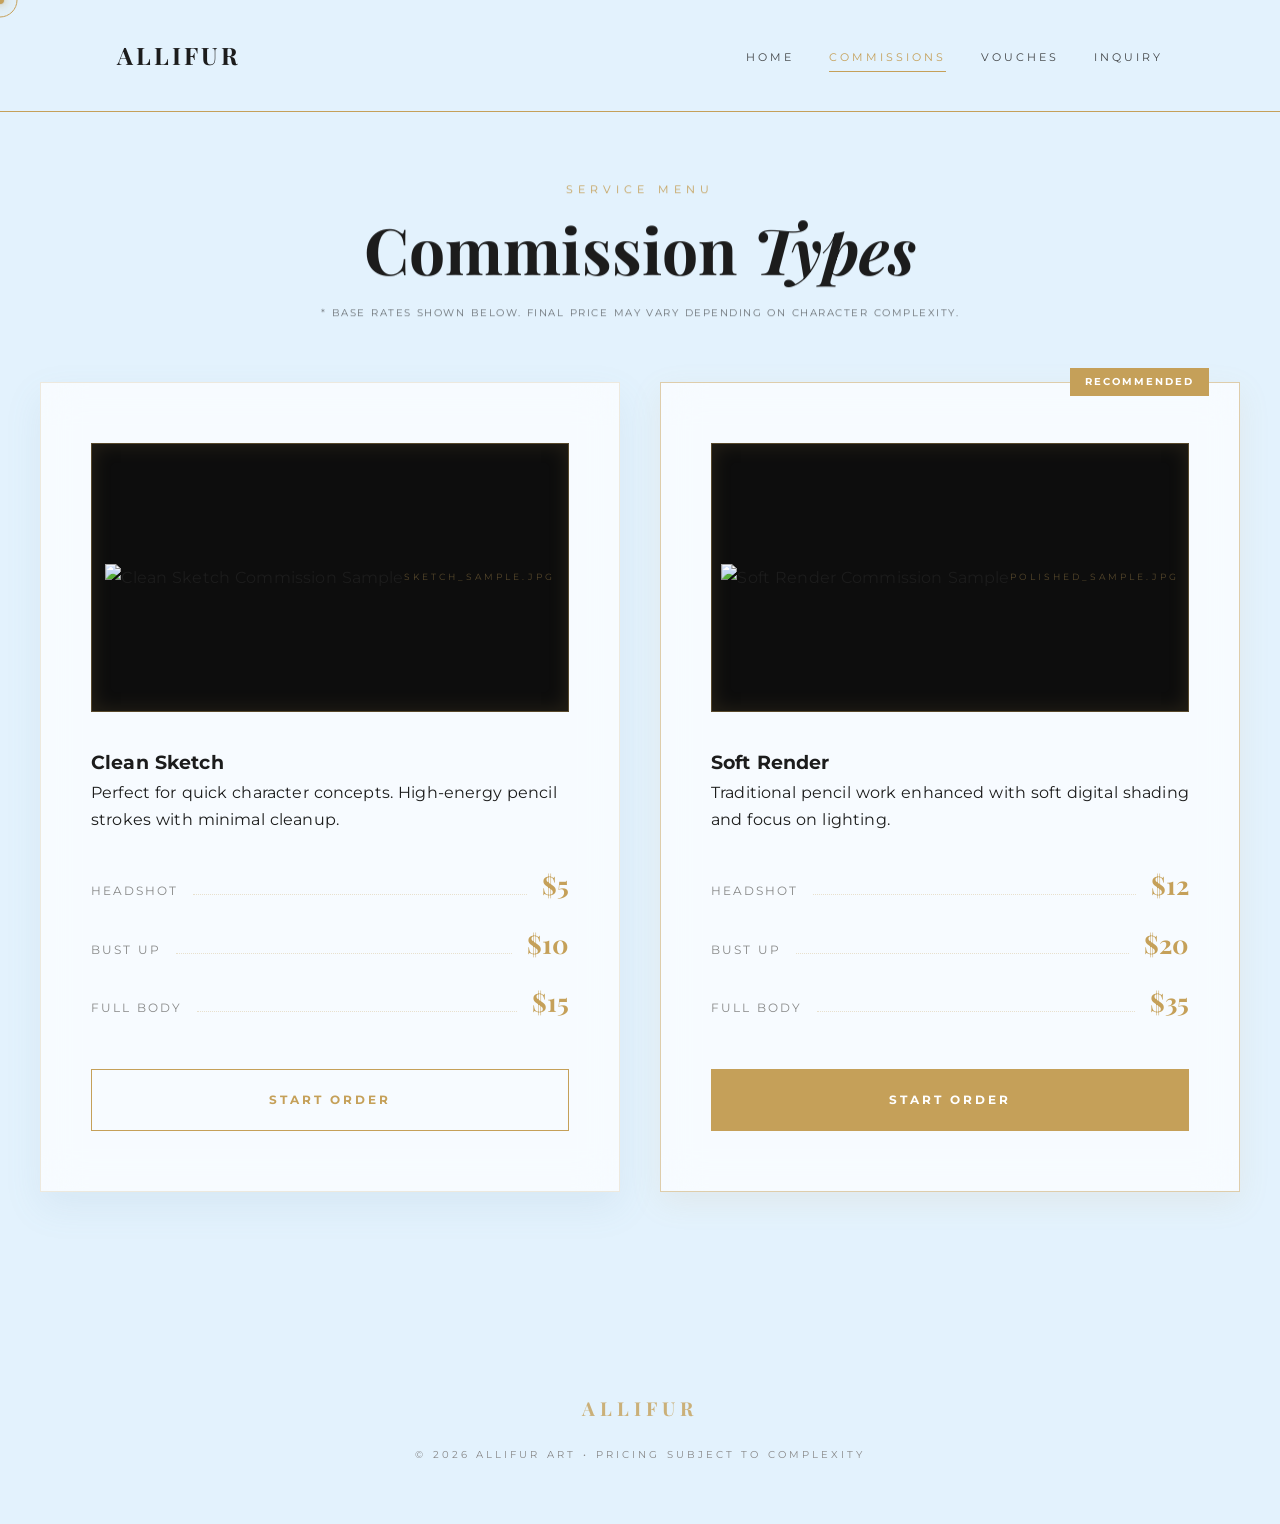
==== commit 2a4054f2: "Update commission.html" ====
--- a/commission.html
+++ b/commission.html
@@ -43,8 +43,8 @@
 
         <div class="comm-card reveal">
             <div class="art-frame">
-                <span class="file-name">SKETCH_SAMPLE.JPG</span>
-            </div>
+                <img src="images/sketch_sample.jpg" alt="Clean Sketch Commission Sample">
+                <span class="file-name">SKETCH_SAMPLE.JPG</span> </div>
             
             <h3 class="card-title">Clean Sketch</h3>
             <p class="card-desc">Perfect for quick character concepts. High-energy pencil strokes with minimal cleanup.</p>
@@ -74,6 +74,7 @@
             <div class="recom-tag">Recommended</div>
             
             <div class="art-frame">
+                <img src="images/polished_sample.jpg" alt="Soft Render Commission Sample">
                 <span class="file-name">POLISHED_SAMPLE.JPG</span>
             </div>
             
--- a/style.css
+++ b/style.css
@@ -50,10 +50,11 @@
 
 /* --- LAYOUT WRAPPER: KEEPS CONTENT CENTERED ON WIDE SCREENS --- */
 .container {
+    max-width: 1200px; /* Standard luxury width */
+    margin: 0 auto;    /* The horizontal centering secret */
+    padding: 0 40px;   /* Prevents content from hitting screen edges on mobile */
     width: 100%;
-    max-width: 1200px;
-    margin: 0 auto;
-    padding: 0 20px;
+    box-sizing: border-box;
 }
 
 /* --- CUSTOM GOLD SCROLLBAR --- */
@@ -231,15 +232,43 @@
     box-shadow: 0 10px 40px rgba(197, 160, 89, 0.15);
 }
 
+/* --- THE ARTWORK FRAME --- */
 .inner-frame {
+    position: relative;
     width: 100%;
-    aspect-ratio: 16 / 9; /* Maintains cinematic proportions */
-    background: #080808; /* Dark interior to make art pop */
+    height: 450px; /* Set a consistent height for the editorial look */
+    background: rgba(255, 255, 255, 0.03); /* Soft glass tint instead of black */
+    border: 1px solid rgba(197, 160, 89, 0.2);
+    overflow: hidden;
     display: flex;
+    flex-direction: column;
+    justify-content: center;
     align-items: center;
-    justify-content: center;
-    overflow: hidden;
-    border: 1px solid rgba(255,255,255,0.05);
+}
+
+.inner-frame img {
+    width: 100%;
+    height: 100%;
+    /* This ensures the image fills the box and stays proportional */
+    object-fit: cover; 
+    object-position: center;
+    transition: transform 0.8s cubic-bezier(0.16, 1, 0.3, 1);
+}
+
+.inner-frame .text-dim {
+    position: absolute;
+    bottom: 10px;
+    right: 15px;
+    margin: 0;
+    color: rgba(255, 255, 255, 0.5); /* Semi-transparent white */
+    font-style: italic;
+    letter-spacing: 1px;
+    z-index: 2;
+}
+
+/* Hover effect to match premium feel */
+.inner-frame:hover img {
+    transform: scale(1.05);
 }
 
 /* The small floating label on the top-left of the art frame */
@@ -273,26 +302,6 @@
     font-size: 0.6rem;
     letter-spacing: 2px;
     color: var(--text-soft);
-}
-
-/* --- COMMISSION HEADER --- */
-.hero-header {
-    width: 100%;
-    display: block !important; /* Resetting flex to be safe */
-    text-align: center;
-    padding: 180px 0 60px 0 !important;
-}
-
-.hero-header .container {
-    max-width: 1200px;
-    margin: 0 auto;
-    display: block; /* Stack elements naturally */
-}
-
-.sub-title, .h2-editorial {
-    text-align: center;
-    width: 100%;
-    display: block;
 }
 
 /* --- 1A. RESET & PERFORMANCE: CORE BROWSER NORMALIZATION --- */
@@ -607,187 +616,222 @@
     transform: translateY(0);
 }
 
-/* --- 7. COMMISSION CARDS: THE GLASS GALLERY GRID --- */
-.comm-grid-container {
+/* --- 7. COMMISSION HTML --- */
+/* --- COMMISSION HERO --- */
+.comm-hero {
+    padding: 180px 20px 60px; /* Vertical clearance for fixed navbar */
+    text-align: center;
+    background: var(--bg);
+}
+
+.header-content {
+    max-width: 800px;
+    margin: 0 auto;
+}
+
+.sub-label {
+    font-size: 0.7rem;
+    letter-spacing: 5px; /* Spaced-out luxury look */
+    text-transform: uppercase;
+    color: var(--accent-antique);
+    display: block;
+    margin-bottom: 15px;
+}
+
+.editorial-title {
+    font-family: 'Playfair Display', serif;
+    font-size: clamp(2.5rem, 6vw, 4rem); /* Scales based on screen size */
+    margin-bottom: 20px;
+    line-height: 1.1;
+}
+
+.price-disclaimer {
+    font-size: 0.65rem;
+    letter-spacing: 1.5px;
+    text-transform: uppercase;
+    opacity: 0.6; /* Softens the legal text */
+}
+
+/* --- GRID LAYOUT --- */
+.comm-list-section {
+    padding: 0 40px 100px;
+    max-width: 1300px;
+    margin: 0 auto;
+}
+
+.comm-grid {
     display: grid;
-    grid-template-columns: repeat(auto-fit, minmax(350px, 1fr));
-    gap: 50px; /* Increased gap for "Luxury" breathing room */
-    width: 100%;
-    max-width: 1300px;
-    margin: 80px auto; /* Gives space from the header */
-    padding: 0 40px;
-}
-
+    /* Cards won't shrink below 340px; fills available space */
+    grid-template-columns: repeat(auto-fit, minmax(340px, 1fr));
+    gap: 40px;
+}
+
+/* --- BASE CARD --- */
 .comm-card {
-    background: rgba(255, 255, 255, 0.4); 
-    backdrop-filter: blur(15px);
-    -webkit-backdrop-filter: blur(15px);
-    border: 1px solid rgba(197, 160, 89, 0.1);
-    padding: 60px 45px;
-    justify-content: flex-start;
-    height: 100%; /* Ensures all cards in a row are the same height */
-    transition: all 0.6s cubic-bezier(0.16, 1, 0.3, 1);
+    /* Changed to a crisp white with higher opacity for better visibility */
+    background: rgba(255, 255, 255, 0.7); 
+    backdrop-filter: blur(20px); 
+    -webkit-backdrop-filter: blur(20px);
+    
+    /* Stronger initial border */
+    border: 1px solid rgba(197, 160, 89, 0.2); 
+    padding: 60px 50px;
+    position: relative;
     display: flex;
     flex-direction: column;
-}
-
-.comm-card .btn {
-    width: 100%;
-    margin-top: auto; /* Pushes button to the bottom of the card */
-    padding: 18px 0;
-    font-size: 0.7rem;
-    letter-spacing: 3px;
-    border: 1px solid var(--accent-antique);
-}
-
-/* THE TOP ACCENT: That thin gold line from the luxury designs */
-.comm-card::after {
-    content: '';
+    
+    /* Soft shadow for depth */
+    box-shadow: 0 15px 35px rgba(107, 143, 163, 0.1);
+    transition: all 0.6s cubic-bezier(0.16, 1, 0.3, 1);
+}
+
+.comm-card:hover {
+    transform: translateY(-15px);
+    background: rgba(255, 255, 255, 0.9);
+    border-color: var(--accent-antique);
+    
+    /* Multi-layered glow: Blue-grey depth + Antique Gold radiance */
+    box-shadow: 
+        0 30px 60px rgba(107, 143, 163, 0.2), 
+        0 0 25px rgba(197, 160, 89, 0.2);
+}
+
+/* Featured card gets a permanent subtle glow */
+.comm-card.featured {
+    border: 1px solid rgba(197, 160, 89, 0.5);
+    box-shadow: 0 10px 30px rgba(197, 160, 89, 0.1);
+}
+
+.recom-tag {
     position: absolute;
-    top: 0;
-    left: 0;
-    width: 100%;
-    height: 3px;
+    top: -15px; /* Sits on the top edge */
+    right: 30px;
     background: var(--accent-antique);
-    transform: scaleX(0.3); /* Starts small/elegant */
-    transition: 0.6s ease;
-}
-
-.comm-card:hover::after {
-    transform: scaleX(1); /* Expands to full width on hover */
-}
-
-/* THE LIGHT-SWEEP (Cinematic Shimmer) */
-.comm-card-shimmer {
-    position: absolute;
-    top: 0; left: -150%;
-    width: 100%; height: 100%;
-    background: linear-gradient(90deg, transparent, rgba(197, 160, 89, 0.08), transparent);
-    transition: 0.8s;
-    pointer-events: none;
-}
-
-.comm-card:hover .comm-card-shimmer {
-    left: 150%;
-}
-
-.comm-card:hover {
-    transform: translateY(-20px); /* More dramatic lift */
-    background: rgba(255, 255, 255, 0.8);
-    border-color: var(--accent-antique);
-    box-shadow: 0 40px 80px rgba(107, 143, 163, 0.12);
-}
-
-/* --- FEATURED CARD: THE HIGHLIGHTED CHOICE --- */
-.comm-card.featured {
-    border: 1px solid var(--accent-antique);
-    background: rgba(197, 160, 89, 0.04); /* Very subtle gold tint */
-}
-
-.comm-card.featured .tag {
-    position: absolute;
-    top: -12px; /* Pulls it slightly above the card edge */
-    right: 20px;
-    background: var(--accent-antique);
-    color: #fff;
-    padding: 6px 16px;
+    color: white;
+    padding: 6px 15px;
     font-size: 0.6rem;
     font-weight: 700;
     letter-spacing: 2px;
-    box-shadow: 0 5px 15px rgba(197, 160, 89, 0.3);
-}
-
-/* --- 8. PRICE LIST: THE MENU STYLE LAYOUT --- */
-.price-list {
-    list-style: none;
-    margin: 30px 0 40px 0;
-    padding: 0;
-}
-
-.price-list li {
-    display: grid;
-    grid-template-columns: auto 1fr auto; /* Name | Stretchy Dots | Price */
-    align-items: baseline;
-    gap: 15px;
-    padding: 20px 0;
-    border-bottom: 1px solid rgba(197, 160, 89, 0.1);
-    transition: all 0.4s ease;
-}
-
-/* Service Name */
-.price-list li span:first-child {
-    font-size: 0.75rem;
-    letter-spacing: 2px;
-    text-transform: uppercase;
-    color: var(--text-soft);
-}
-
-/* THE DOTTED LINE (The "Leader") */
-.price-list li::after {
-    content: "....................................................................................................";
-    white-space: nowrap;
-    overflow: hidden;
-    color: rgba(197, 160, 89, 0.2);
-    font-size: 14px;
-    letter-spacing: 2px;
-}
-
-/* The Price Tag */
-.price-list li span:last-child {
-    font-family: 'Playfair Display', serif;
-    font-size: 1.8rem;
-    font-weight: 700;
-    color: var(--accent-antique);
-    line-height: 1;
-    display: inline-block;
-    transition: transform 0.3s ease;
-}
-
-/* Interaction: Highlight the line on hover */
-.price-list li:hover {
-    background: rgba(197, 160, 89, 0.03); /* Subtle highlight behind the row */
-}
-
-.price-list li:hover span:last-child {
-    transform: scale(1.1);
-    text-shadow: 0 0 15px rgba(197, 160, 89, 0.3);
-}
-
-/* --- THE HOVER GLOW FAILSAFE --- */
-/* Ensures the specific list item glows when hovering the CARD */
-.comm-card:hover .price-list li {
-    border-bottom-color: rgba(197, 160, 89, 0.4);
-}
-
-/* Card Description */
-.comm-desc {
-    font-size: 0.85rem;
-    color: var(--text);
-    line-height: 1.8;
-    margin: 20px 0 35px 0;
-    font-weight: 400;
-    opacity: 0.8;
-    min-height: 60px; /* Keeps card heights consistent */
-}
-
-/* The Art Box (Sample Preview) from your HTML */
-.art-placeholder {
+    text-transform: uppercase;
+}
+
+/* --- SAMPLE IMAGE CONTAINER --- */
+.art-frame {
     width: 100%;
-    height: 200px;
-    background: #000;
-    border: 1px solid rgba(197, 160, 89, 0.2);
+    aspect-ratio: 16/9;
+    background: #0d0d0d; /* Deeper black for contrast */
+    border: 1px solid rgba(197, 160, 89, 0.4);
     display: flex;
     align-items: center;
     justify-content: center;
+    margin-bottom: 35px;
+    
+    /* Inner glow makes the black box feel "3D" */
+    box-shadow: inset 0 0 20px rgba(197, 160, 89, 0.15);
+    transition: 0.5s ease;
+}
+
+.comm-card:hover .art-frame {
+    border-color: var(--accent-antique);
+    box-shadow: inset 0 0 30px rgba(197, 160, 89, 0.3);
+    transform: scale(1.02);
+}
+
+.file-name {
+    font-size: 0.55rem;
+    letter-spacing: 3px;
     color: rgba(197, 160, 89, 0.4);
-    font-size: 0.55rem;
-    letter-spacing: 4px;
-    text-transform: uppercase;
-    margin-bottom: 30px;
-    box-shadow: inset 0 0 40px rgba(197, 160, 89, 0.05);
-}
-
-/* --- 9A. INQUIRY FORM: REFINED ARCHITECTURAL INPUTS --- */
+}
+
+/* --- PRICE LIST --- */
+.price-menu {
+    list-style: none;
+    padding: 0;
+    margin: 30px 0;
+}
+
+.price-menu li {
+    display: flex;
+    align-items: baseline; /* Aligns text and numbers on the bottom */
+    margin-bottom: 15px;
+}
+
+.service-name {
+    font-size: 0.75rem;
+    letter-spacing: 2px;
+    text-transform: uppercase;
+    color: var(--text-soft);
+    white-space: nowrap;
+}
+
+.dots {
+    flex: 1; /* Stretches to fill middle space */
+    border-bottom: 1px dotted rgba(197, 160, 89, 0.3);
+    margin: 0 15px;
+    height: 1px;
+}
+
+.price-value {
+    font-family: 'Playfair Display', serif;
+    font-size: 1.6rem;
+    font-weight: 700;
+    color: var(--accent-antique);
+    transition: 0.3s ease;
+}
+
+/* Glow effect on hover */
+.comm-card:hover .price-value {
+    text-shadow: 0 0 10px rgba(197, 160, 89, 0.3);
+}
+
+/* --- BUTTONS --- */
+.comm-btn {
+    margin-top: auto;
+    display: block;
+    text-align: center;
+    padding: 20px;
+    text-decoration: none;
+    
+    /* Hollow state */
+    background: transparent;
+    border: 1px solid var(--accent-antique);
+    color: var(--accent-antique);
+    
+    font-size: 0.75rem;
+    font-weight: 700;
+    letter-spacing: 3px;
+    text-transform: uppercase;
+    transition: all 0.4s cubic-bezier(0.16, 1, 0.3, 1);
+    cursor: pointer;
+}
+
+/* Hover: Fills with Gold, Text turns White */
+.comm-btn:hover {
+    background: var(--accent-antique);
+    color: #fff;
+    box-shadow: 0 10px 20px rgba(197, 160, 89, 0.3);
+    transform: translateY(-3px);
+}
+
+/* Click/Active: Pushes down slightly and darkens */
+.comm-btn:active {
+    transform: translateY(1px);
+    background: #ac8a4d; /* Slightly darker gold */
+    box-shadow: 0 5px 10px rgba(197, 160, 89, 0.2);
+}
+
+/* Featured Button starts pre-filled */
+.comm-card.featured .comm-btn {
+    background: var(--accent-antique);
+    color: #fff;
+}
+
+.comm-card.featured .comm-btn:hover {
+    background: #1a1a1a; /* Flips to black for high-end contrast */
+    border-color: #1a1a1a;
+}
+
+/* --- 8A. INQUIRY FORM: REFINED ARCHITECTURAL INPUTS --- */
 .form-container {
     /* Muted deep-blue shadow instead of heavy black */
     box-shadow: 0 20px 50px rgba(107, 143, 163, 0.15); 
@@ -828,7 +872,7 @@
     box-shadow: 0 0 15px rgba(197, 160, 89, 0.15);
 }
 
-/* --- 9B. ELEGANT FORM COMPONENTS: CONTACT TILES --- */
+/* --- 8B. ELEGANT FORM COMPONENTS: CONTACT TILES --- */
 
 /* The label above the tiles (e.g., "PREFERRED CONTACT METHOD") */
 .elegant-label {
@@ -900,122 +944,477 @@
     opacity: 0.9;
 }
 
-/* --- 10A. GUIDELINES: ARCHITECTURAL CONTRACT STYLING --- */
-.guideline-block {
-    /* The vertical "thread" on the left */
-    border-left: 1px solid var(--glass-border);
-    padding: 0 0 40px 30px;
-    position: relative;
-    transition: var(--transition-slow);
-}
-
-/* The Animated Gold "Fill" on the vertical line */
-.guideline-block::before {
-    content: '';
-    position: absolute;
-    top: 0; 
-    left: -1px; /* Overlays perfectly on the border-left */
-    width: 1px; 
-    height: 0;
-    background: var(--accent-antique); /* Turns gold on hover */
-    transition: 1s cubic-bezier(0.16, 1, 0.3, 1);
-}
-
-.guideline-block:hover::before {
-    height: 100%;
-}
-
-.guideline-block h3 {
-    font-size: 0.75rem;
-    letter-spacing: 4px;
-    color: var(--accent-antique); /* Gold header */
-    margin-bottom: 15px;
-    text-transform: uppercase;
-    font-weight: 700;
-}
-
-.guideline-block p {
-    font-size: 0.95rem;
-    line-height: 1.9;
-    color: var(--text);
-    font-weight: 300;
-}
-
-/* Bold text inside guidelines for emphasis */
-.guideline-block b {
-    color: var(--text); /* Matches main text but adds weight */
-    font-weight: 600;
-    letter-spacing: 0.5px;
-}
-
-/* --- 10B. ACCORDION SYSTEM: COLLAPSIBLE GUIDELINES --- */
+/* --- 9. INQUIRY HTML --- */
+/* --- INQUIRY HERO --- */
+.request-section {
+    display: flex;
+    flex-direction: column;
+    align-items: center; /* Centers the internal flex items */
+    text-align: center;  /* Centers the text-based elements like headers */
+    padding-top: 220px !important; 
+    padding-bottom: 100px;
+}
+
+.editorial-header {
+    width: 100%;
+    max-width: 800px;
+    margin: 0 auto 80px;
+}
+
+.editorial-header h1 {
+    font-family: 'Playfair Display', serif;
+    font-size: clamp(2.5rem, 5vw, 3.5rem);
+    margin: 15px 0;
+}
+
+.thin-line {
+    width: 50px;
+    height: 1px;
+    background: var(--accent-antique);
+    margin: 30px auto;
+    opacity: 0.5;
+}
+
+.guidelines-accordion, 
+.form-container {
+    width: 100%;
+    max-width: 900px; /* Slightly narrower than the container for "breathing room" */
+    margin-left: auto;
+    margin-right: auto;
+    text-align: left; /* Keeps the text inside the boxes readable while the box itself is centered */
+}
+
+/* Mobile Fix: Stack them when the screen is too narrow */
+@media (max-width: 768px) {
+    .form-grid {
+        grid-template-columns: 1fr;
+    }
+}
+
+/* --- SLEEK ACCORDION --- */
 .guidelines-accordion {
-    border: 1px solid var(--glass-border);
-    background: var(--glass-surface); /* Frosted Sky Blue */
-    overflow: hidden;
-    max-width: 1000px;
-    margin: 0 auto;
-}
-
+    border: 1px solid rgba(197, 160, 89, 0.1); /* Very delicate frame */
+    background: rgba(255, 255, 255, 0.02);
+    backdrop-filter: blur(15px);
+    transition: border-color 0.5s ease, box-shadow 0.5s ease;
+}
+
+.guidelines-accordion.active {
+    border-color: rgba(197, 160, 89, 0.3);
+    box-shadow: 0 20px 50px rgba(0, 0, 0, 0.2); /* Deep shadow when open */
+}
+
+/* --- LUXE ACCORDION HEADER --- */
 .accordion-header {
-    background: rgba(227, 242, 253, 0.05) !important;
-    border-bottom: 1px solid var(--glass-border) !important;
-    padding: 25px 40px !important;
+    background: transparent !important;
+    border: none !important;
+    padding: 35px 40px !important;
     display: flex;
     justify-content: space-between;
     align-items: center;
     width: 100%;
     cursor: pointer;
-    transition: var(--transition-fast);
+    position: relative;
+    transition: all 0.5s cubic-bezier(0.16, 1, 0.3, 1);
+}
+
+/* The subtle gold border line at the bottom of the header */
+.accordion-header::after {
+    content: '';
+    position: absolute;
+    bottom: 0;
+    left: 40px;
+    right: 40px;
+    height: 1px;
+    background: linear-gradient(to right, transparent, rgba(197, 160, 89, 0.3), transparent);
+    transition: all 0.5s ease;
 }
 
 .accordion-header:hover {
-    background: rgba(255, 255, 255, 0.08) !important;
-    border-color: var(--accent-antique) !important; /* Gold glow on hover */
-}
-
-.accordion-header span {
-    color: var(--text-soft); /* Muted blue-grey */
+    background: rgba(197, 160, 89, 0.03) !important; /* Extremely faint gold glow */
+}
+
+.accordion-header:hover::after {
+    left: 0;
+    right: 0;
+    background: rgba(197, 160, 89, 0.6); /* Line expands and brightens */
+}
+
+.header-label {
+    font-family: 'Montserrat', sans-serif;
+    font-size: 0.75rem;
+    letter-spacing: 4px;
+    font-weight: 500;
+    color: var(--text-color);
+    text-transform: uppercase;
+    transition: letter-spacing 0.4s ease;
+}
+
+.accordion-header:hover .header-label {
+    letter-spacing: 5px; /* Subtle "expansion" effect on hover */
+    color: var(--accent-antique);
+}
+
+/* The Icon Fix: Targeting the .icon span in your HTML */
+.accordion-header .icon {
+    font-family: 'Montserrat', sans-serif;
+    font-size: 1.2rem;
+    font-weight: 300;
+    color: var(--accent-antique);
+    transition: transform 0.6s cubic-bezier(0.16, 1, 0.3, 1), opacity 0.4s;
+}
+
+/* When the accordion is active (Open) */
+.guidelines-accordion.active .icon {
+    transform: rotate(45deg); /* Your + becomes a clean X */
+    opacity: 0.8;
+}
+
+/* --- FORM STYLING --- */
+/* --- FORM TYPOGRAPHY --- */
+.elegant-label {
+    display: block;
+    font-family: 'Montserrat', sans-serif;
+    font-size: 0.65rem;
+    font-weight: 600;
+    letter-spacing: 3px;
+    text-transform: uppercase;
+    color: var(--accent-antique);
+    margin-bottom: 15px;
+    opacity: 0.9;
+}
+
+/* Subtle detail: adding a tiny gold dot before each label */
+.elegant-label::before {
+    content: '•';
+    margin-right: 10px;
+    font-size: 1rem;
+    vertical-align: middle;
+}
+
+.form-container {
+    /* A very pale, warm gold-tinted white */
+    background: rgba(255, 252, 245, 0.4) !important; 
+    
+    /* The blur is what makes it look expensive */
+    backdrop-filter: blur(15px);
+    -webkit-backdrop-filter: blur(15px);
+    
+    /* A thin, defined gold border */
+    border: 1px solid rgba(197, 160, 89, 0.2) !important;
+    
+    /* Soft elevation shadow */
+    box-shadow: 0 30px 60px rgba(0, 0, 0, 0.05);
+    
+    padding: 80px 60px !important;
+    position: relative;
+    z-index: 1;
+}
+
+/* Section Dividers */
+.form-group {
+    margin-bottom: 45px;
+    position: relative;
+}
+
+.form-grid {
+    display: grid;
+    grid-template-columns: 1fr 1fr; /* Two equal columns */
+    gap: 30px;
+    margin-bottom: 40px;
+}
+
+.elegant-label {
+    display: block;
+    font-size: 0.65rem;
     letter-spacing: 2px;
+    text-transform: uppercase;
+    color: var(--accent-antique);
+    margin-bottom: 12px;
+}
+
+/* Base Input Styles */
+/* --- MODERN INPUT STYLING --- */
+.custom-input, 
+.custom-select, 
+.custom-textarea {
+    width: 100%;
+    background: rgba(0, 0, 0, 0.05) !important; /* The "Recessed" Tint */
+    border: 1px solid rgba(197, 160, 89, 0.15) !important;
+    border-radius: 0 !important; /* Keep it sharp and editorial */
+    padding: 22px !important;
+    color: #222 !important; /* High contrast for readability */
+    font-family: 'Montserrat', sans-serif;
+    font-size: 0.9rem;
+    letter-spacing: 0.5px;
+    transition: all 0.4s cubic-bezier(0.16, 1, 0.3, 1);
+}
+
+/* Placeholder Styling */
+.custom-input::placeholder, 
+.custom-textarea::placeholder {
+    color: rgba(0, 0, 0, 0.3);
+    font-style: italic;
+    font-family: 'Playfair Display', serif;
+}
+
+/* Focus State: The "Glow" */
+.custom-input:focus, 
+.custom-textarea:focus {
+    background: rgba(255, 255, 255, 0.7) !important; /* Highlights the active field */
+    border-color: var(--accent-antique) !important;
+    box-shadow: 0 15px 35px rgba(197, 160, 89, 0.1);
+    transform: translateY(-2px); /* Subtle lift */
+    outline: none;
+}
+
+/* Custom Dropdown Arrow */
+.custom-select {
+    appearance: none;
+    -webkit-appearance: none;
+    background-image: url("data:image/svg+xml,%3Csvg xmlns='http://www.w3.org/2000/svg' width='12' height='12' viewBox='0 0 24 24' fill='none' stroke='%23c5a059' stroke-width='2' stroke-linecap='round' stroke-linejoin='round'%3E%3Cpath d='m6 9 6 6 6-6'/%3E%3C/svg%3E");
+    background-repeat: no-repeat;
+    background-position: right 20px center;
+}
+
+/* Force the cursor to recognize these as "hover-able" targets */
+.custom-input, 
+.custom-select, 
+.custom-textarea, 
+.method-tile, 
+.submit-btn, 
+.accordion-header {
+    cursor: none !important; /* This allows your custom dot to take over */
+}
+
+/* --- 10. GUIDELINES: ARCHITECTURAL CONTRACT STYLING --- */
+.accordion-content {
+    background: rgba(0, 0, 0, 0.2); /* Deepens the background for focus */
+    border-top: 1px solid rgba(197, 160, 89, 0.2);
+    box-shadow: inset 0 20px 40px rgba(0, 0, 0, 0.1); /* Subtle inner depth */
+}
+
+.guideline-grid {
+    padding: 60px 50px; /* More generous whitespace */
+    gap: 50px 30px; /* Wider vertical gap between rows */
+}
+
+.g-item {
+    border-left: 1px solid rgba(197, 160, 89, 0.15); /* Fainter gold line */
+    padding-left: 30px;
+    position: relative;
+    transition: all 0.5s ease;
+}
+
+.g-num {
+    font-size: 1.5rem; /* Larger, more elegant */
+    letter-spacing: 2px;
+    margin-bottom: 20px;
+    display: inline-block;
+    background: linear-gradient(to right, var(--accent-antique), #fff); /* Gold to white fade */
+    -webkit-background-clip: text;
+    -webkit-text-fill-color: transparent;
+}
+
+.g-item h3 {
+    color: #fff;
+    font-size: 0.8rem;
+    letter-spacing: 3px;
+    margin-bottom: 15px;
+    text-transform: uppercase;
+    font-weight: 600;
+}
+
+.g-item b {
+    color: var(--accent-antique); /* Gold highlights for keywords like NSFW or 100% */
+    font-weight: 600;
+}
+
+.g-item:hover {
+    border-left-color: var(--accent-antique);
+    transform: translateX(8px);
+    background: rgba(197, 160, 89, 0.02); /* Very faint gold wash on the background */
+}
+
+/* Subtle line animation under the header */
+.g-item::after {
+    content: '';
+    position: absolute;
+    bottom: -10px;
+    left: 30px;
+    width: 0;
+    height: 1px;
+    background: var(--accent-antique);
+    transition: width 0.4s ease;
+    opacity: 0.3;
+}
+
+.g-item:hover::after {
+    width: 40px;
+}
+
+/* --- THE SOVEREIGNTY CLAUSE --- */
+.rights-clause {
+    margin: 20px 40px 40px;
+    padding: 40px;
+    background: rgba(197, 160, 89, 0.05); /* Very soft gold wash */
+    border: 1px solid rgba(197, 160, 89, 0.2);
+    text-align: center;
+    position: relative;
+    overflow: hidden;
+}
+
+/* Adding a decorative "seal" or accent in the background */
+.rights-clause::before {
+    content: 'A'; /* Or use a logo icon if you have one */
+    position: absolute;
+    top: 50%;
+    left: 50%;
+    transform: translate(-50%, -50%);
+    font-family: 'Playfair Display', serif;
+    font-size: 8rem;
+    opacity: 0.03; /* Barely visible watermark */
+    pointer-events: none;
+}
+
+.rights-clause h4 {
+    font-size: 0.7rem;
+    letter-spacing: 4px;
+    color: var(--accent-antique);
+    text-transform: uppercase;
+    margin-bottom: 20px;
+    font-weight: 600;
+}
+
+.text-dim-italic {
+    font-family: 'Playfair Display', serif;
+    font-style: italic;
+    font-size: 1rem;
+    line-height: 1.8;
+    color: rgba(255, 255, 255, 0.7);
+    max-width: 600px;
+    margin: 0 auto;
+}
+
+/* --- ACCORDION SAFETY FOOTER --- */
+.safety-footer {
+    padding: 30px;
+    background: rgba(0, 0, 0, 0.3); /* Darker "anchor" for the bottom */
+    border-top: 1px solid rgba(197, 160, 89, 0.1);
+    text-align: center;
+}
+
+.agreement-text {
+    font-size: 0.6rem;
+    color: var(--accent-antique);
+    letter-spacing: 2px;
+    font-weight: 500;
+    opacity: 0.8;
+    text-transform: uppercase;
+}
+
+/* Ensure content fades in smoothly after the box expands */
+.accordion-content.open .guideline-grid,
+.accordion-content.open .rights-clause {
+    animation: fadeInContent 0.8s ease forwards;
+    animation-delay: 0.2s;
+    opacity: 0;
+}
+
+@keyframes fadeInContent {
+    from { opacity: 0; transform: translateY(10px); }
+    to { opacity: 1; transform: translateY(0); }
+}
+
+/* --- METHOD TILES --- */
+.contact-method-grid {
+    display: grid;
+    grid-template-columns: repeat(auto-fit, minmax(120px, 1fr));
+    gap: 10px;
+}
+
+.method-tile span {
+    background: transparent;
+    border: 1px solid rgba(197, 160, 89, 0.2);
+    color: rgba(197, 160, 89, 0.6);
+    padding: 15px 10px;
+    font-size: 0.65rem;
+    letter-spacing: 2px;
+    transition: all 0.4s ease;
+}
+
+.method-tile:hover span {
+    border-color: var(--accent-antique);
+    color: var(--accent-antique);
+    background: rgba(197, 160, 89, 0.05);
+}
+
+/* The Active/Selected Tile */
+.method-tile input:checked + span {
+    background: var(--accent-antique) !important;
+    color: #fff !important;
+    border-color: var(--accent-antique) !important;
+    box-shadow: 0 10px 20px rgba(197, 160, 89, 0.2);
+    transform: translateY(-2px);
+}
+
+/* --- SUBMIT BUTTON --- */
+/* --- THE SUBMIT ACTION --- */
+.submit-btn {
+    width: 100%;
+    background: transparent;
+    border: 1px solid var(--accent-antique);
+    color: var(--accent-antique);
+    padding: 25px !important;
     font-size: 0.75rem;
-    font-weight: 600;
-    text-transform: uppercase;
-}
-
-/* Icon/Arrow inside the header */
-.accordion-header::after {
-    content: '+';
-    color: var(--accent-antique);
-    font-size: 1.2rem;
-    transition: var(--transition-fast);
-}
-
-.accordion-content {
-    max-height: 0; /* Hidden by default */
-    opacity: 0;
-    overflow: hidden;
-    transition: all 0.6s cubic-bezier(0.16, 1, 0.3, 1);
-    background: rgba(107, 143, 163, 0.05); /* Very faint blue tint */
-}
-
-/* Logic for the 'open' class triggered by JS */
-.accordion-content.open {
-    max-height: 1500px; /* High enough to fit long rules */
-    opacity: 1;
-    padding: 40px;
-    border-top: 1px solid var(--glass-border);
-}
-
-/* --- 10C. ACCORDION ITEM STYLING --- */
-.g-item {
-    border-left: 1px solid var(--glass-border);
-    padding-left: 20px;
-    margin-bottom: 20px; /* Added for breathing room between rules */
-    transition: var(--transition-slow);
-}
-
-.g-item:hover {
-    border-left-color: var(--accent-antique); /* Subtle gold glow when hovering a specific rule */
+    font-weight: 700;
+    letter-spacing: 5px;
+    text-transform: uppercase;
+    margin-top: 40px;
+    cursor: pointer;
+    transition: all 0.5s cubic-bezier(0.16, 1, 0.3, 1);
+}
+
+.submit-btn:hover {
+    background: var(--accent-antique);
+    color: #fff;
+    box-shadow: 0 20px 40px rgba(197, 160, 89, 0.2);
+    transform: translateY(-5px);
+}
+
+/* --- Inquiry Mobile Fixes --- */
+@media (max-width: 768px) {
+    /* 1. Force the main container to ignore side margins */
+    .container {
+        padding-left: 0 !important;
+        padding-right: 0 !important;
+        max-width: 100% !important;
+    }
+
+    /* 2. Make the form box touch both edges of the screen */
+    .form-container {
+        width: 100% !important;
+        margin-left: 0 !important;
+        margin-right: 0 !important;
+        padding: 40px 20px !important; /* Keep vertical padding but reduce sides */
+        border-left: none !important;  /* Optional: remove side borders for a cleaner look */
+        border-right: none !important;
+    }
+
+    /* 3. Ensure the accordion guidelines also span full width */
+    .guidelines-accordion {
+        width: 100% !important;
+        margin-left: 0 !important;
+        margin-right: 0 !important;
+        border-left: none !important;
+        border-right: none !important;
+    }
+
+    /* 4. Adjust the contact method tiles to fit properly in the new space */
+    .contact-method-grid {
+        grid-template-columns: 1fr 1fr; /* Two per row on mobile for better visibility */
+        gap: 8px;
+    }
 }
 
 /* --- 11. FOOTER: THE CINEMATIC SIGN-OFF --- */
@@ -1481,13 +1880,24 @@
     box-shadow: 0 20px 40px rgba(107, 143, 163, 0.2);
 }
 
+/* --- THE VOUCH CARD FRAME --- */
 .vouch-card {
-    background: var(--glass-surface);
-    border: 1px solid var(--glass-border);
-    padding: 40px;
+    background: rgba(255, 255, 255, 0.4); /* Glassmorphism look */
+    backdrop-filter: blur(15px);
+    border: 1px solid rgba(197, 160, 89, 0.1);
+    border-left: 4px solid var(--accent-antique); /* The "Editorial" signature line */
+    padding: 50px 40px;
+    margin-bottom: 40px;
     position: relative;
-    transition: var(--transition-slow);
-    overflow: hidden;
+    transition: all 0.5s cubic-bezier(0.16, 1, 0.3, 1);
+    box-shadow: 0 10px 30px rgba(0, 0, 0, 0.02);
+}
+
+.vouch-card:hover {
+    transform: translateY(-8px);
+    background: rgba(255, 255, 255, 0.6);
+    box-shadow: 0 30px 60px rgba(197, 160, 89, 0.1);
+    border-color: rgba(197, 160, 89, 0.3);
 }
 
 .vouch-clickable {
@@ -1503,73 +1913,73 @@
 /* Content Styling */
 .client-name {
     font-family: 'Playfair Display', serif;
-    font-size: 1.8rem;
-    margin-bottom: 5px;
-    color: var(--text);
+    font-size: 2.2rem; /* Increased for editorial impact */
+    margin-bottom: 8px;
+    color: #1a1a1a;
+    font-weight: 400;
 }
 
 .client-title {
     display: block;
-    font-size: 0.65rem;
+    font-size: 0.6rem; /* Smaller but more spaced out */
     color: var(--accent-antique);
     text-transform: uppercase;
-    letter-spacing: 2px;
-    margin-bottom: 25px;
+    letter-spacing: 4px; /* Double the spacing for luxury feel */
+    margin-bottom: 35px;
+    opacity: 0.8;
 }
 
 .vouch-quote {
-    color: var(--text-soft);
+    color: #4a4a4a;
+    font-family: 'Playfair Display', serif; /* Matching the header font */
     font-style: italic;
-    line-height: 1.8;
-    margin-bottom: 30px;
-    font-size: 0.95rem;
+    line-height: 2; /* More breathing room for long quotes */
+    margin-bottom: 40px;
+    font-size: 1.1rem;
 }
 
 /* --- LIGHTBOX / OVERLAY --- */
 .vouch-overlay {
-    display: none; /* Triggered by JS */
+    background: rgba(255, 255, 255, 0.1) !important; /* Transparent base */
+    backdrop-filter: blur(20px) saturate(150%); /* High-end blur */
+    -webkit-backdrop-filter: blur(20px) saturate(150%);
+    display: none; 
     position: fixed;
     inset: 0;
-    background: rgba(227, 242, 253, 0.98); /* Sky blue tinted backdrop */
-    backdrop-filter: blur(25px);
     z-index: 9999;
-    padding: 40px;
-    justify-content: center;
-    align-items: center;
+    padding: 20px;
     cursor: zoom-out;
 }
 
 .overlay-wrapper {
-    position: relative;
-    max-width: 900px;
-    width: 95%;
-    background: var(--bg);
-    border: 1px solid var(--accent-antique);
-    padding: 20px;
-    box-shadow: 0 40px 100px rgba(0,0,0,0.2);
+    background: rgba(255, 252, 245, 0.8) !important; /* Antique Frost tint */
+    border: 1px solid rgba(197, 160, 89, 0.2) !important;
+    padding: 80px 60px; /* Much larger padding for the "Plaque" look */
+    max-width: 800px;
+    box-shadow: 0 50px 100px rgba(0, 0, 0, 0.1);
+    transform: scale(0.95);
+    transition: transform 0.6s cubic-bezier(0.16, 1, 0.3, 1);
 }
 
 /* THE X BUTTON */
+/* --- MINIMALIST CLOSE --- */
 .overlay-close {
-    position: fixed;
-    top: 30px;
-    right: 30px;
-    width: 50px;
-    height: 50px;
-    background: var(--accent-antique);
-    color: #fff;
-    display: flex;
-    align-items: center;
-    justify-content: center;
-    font-size: 1.5rem;
-    border-radius: 50%;
-    cursor: pointer;
-    z-index: 10000;
-    transition: transform 0.3s cubic-bezier(0.175, 0.885, 0.32, 1.275);
+    position: absolute; /* Move inside wrapper or keep fixed */
+    top: 40px;
+    right: 40px;
+    width: 30px;
+    height: 30px;
+    background: transparent !important; /* Remove the solid circle */
+    color: var(--accent-antique);
+    font-family: 'Montserrat', sans-serif;
+    font-weight: 200;
+    font-size: 2rem;
+    transition: opacity 0.3s, transform 0.4s;
 }
 
 .overlay-close:hover {
-    transform: rotate(90deg) scale(1.1);
+    transform: rotate(90deg);
+    opacity: 0.6;
 }
 
 /* Mobile fix for Masonry */
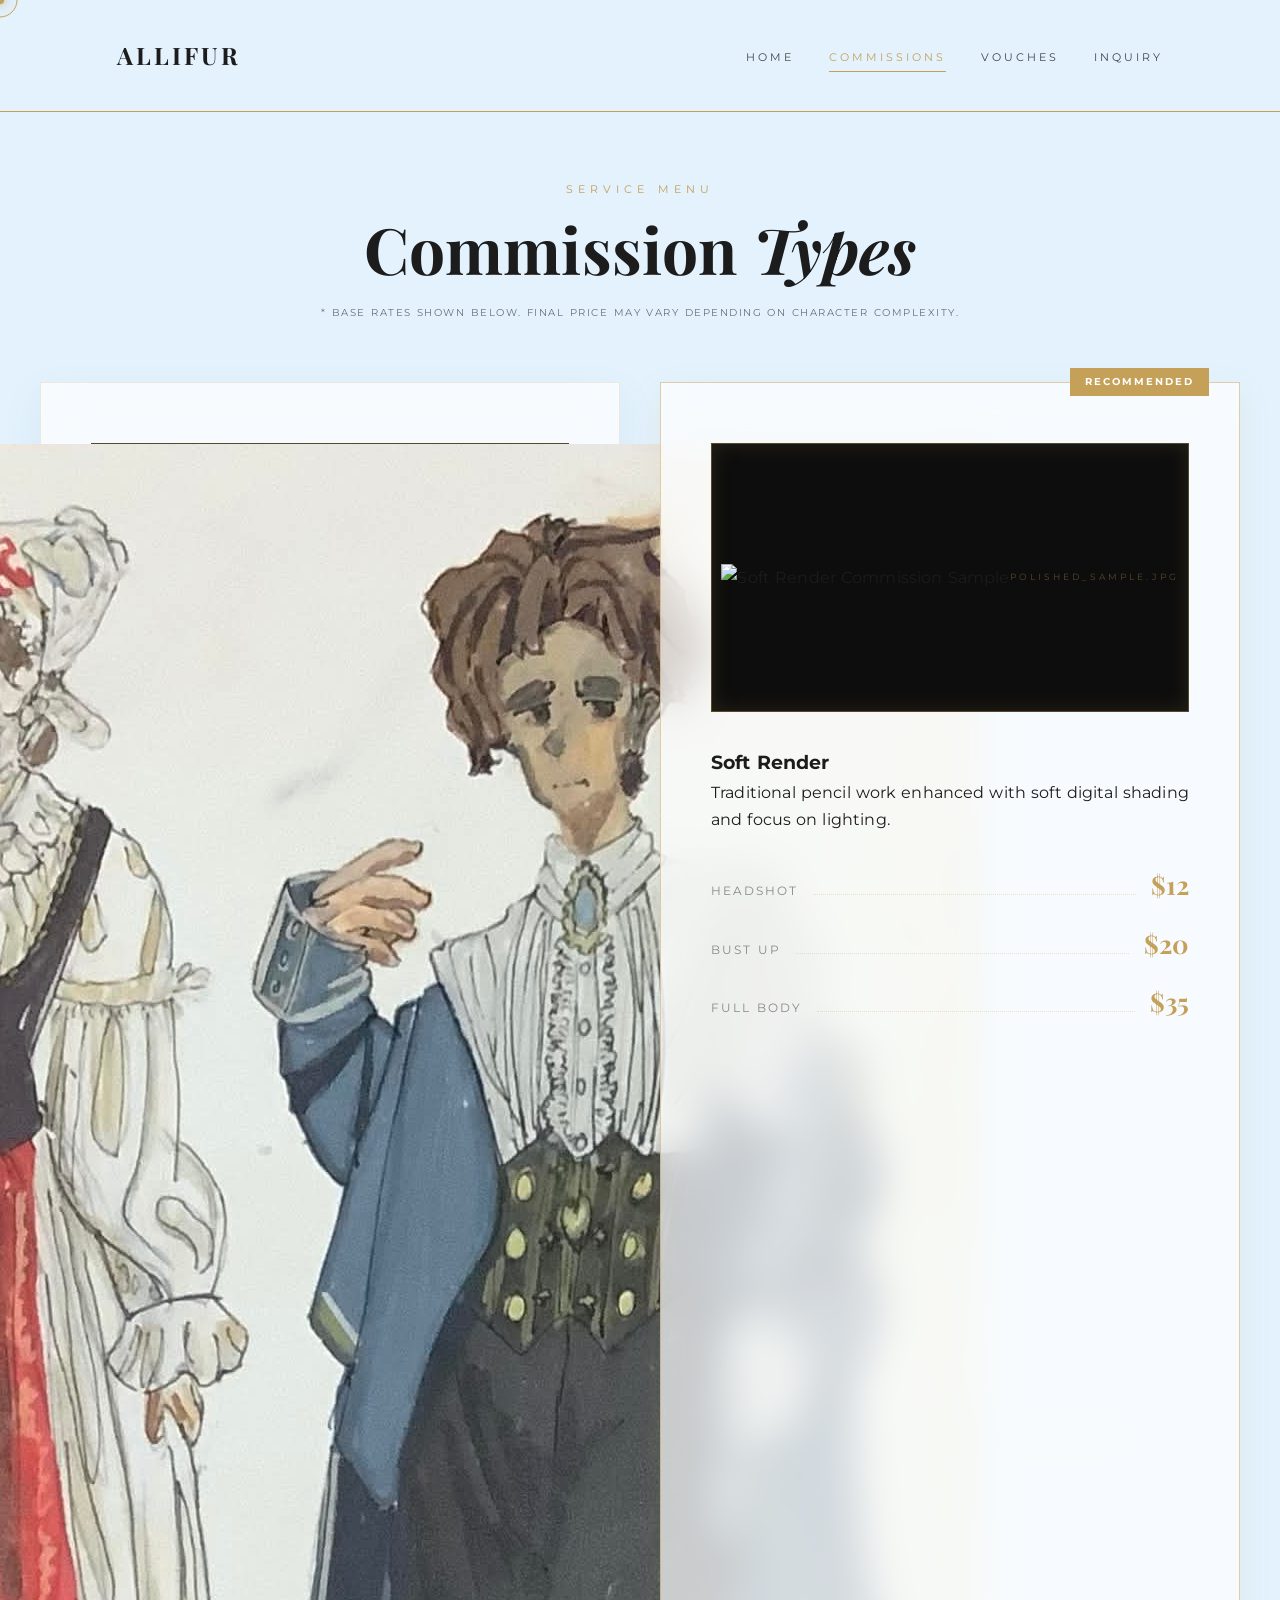
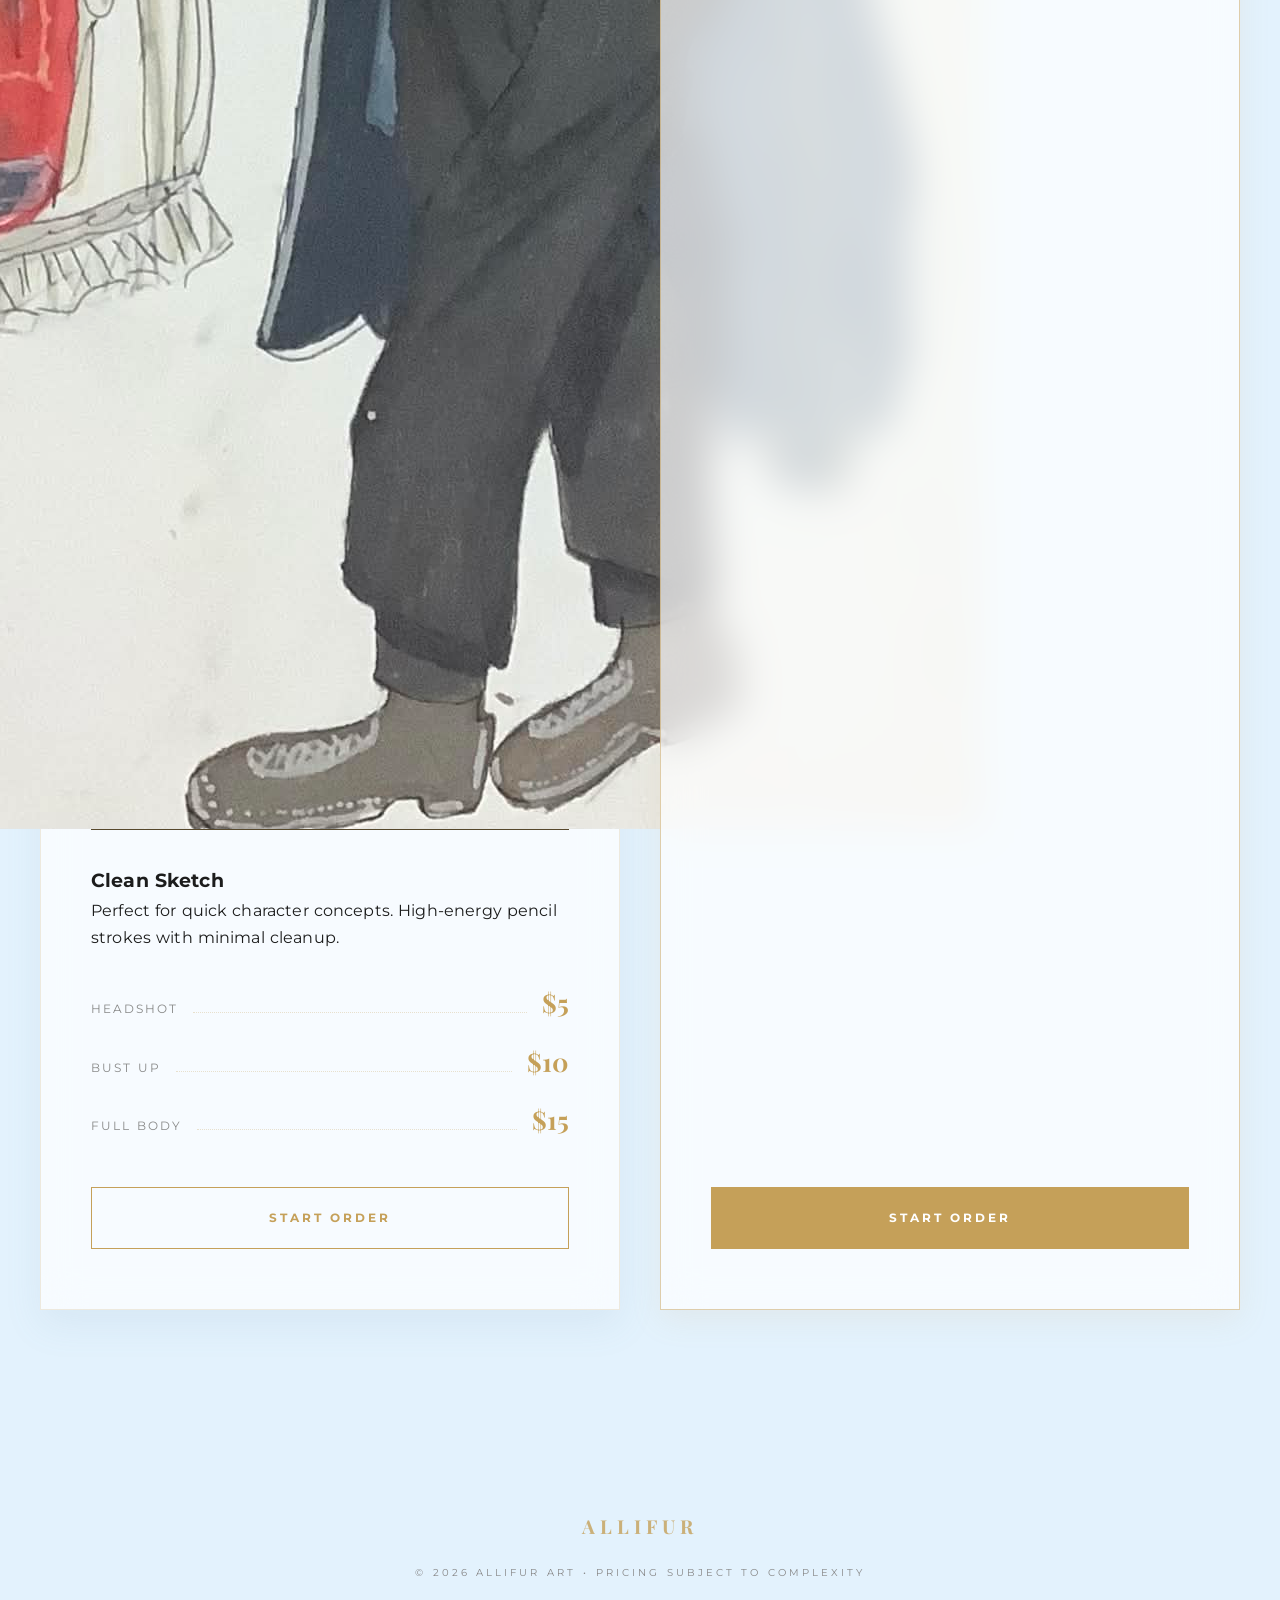
==== commit 16817e80: "Update commission.html" ====
--- a/commission.html
+++ b/commission.html
@@ -43,7 +43,7 @@
 
         <div class="comm-card reveal">
             <div class="art-frame">
-                <img src="images/sketch_sample.jpg" alt="Clean Sketch Commission Sample">
+                <img src="images/traditional.jpg" alt="Clean Sketch Commission Sample">
                 <span class="file-name">SKETCH_SAMPLE.JPG</span> </div>
             
             <h3 class="card-title">Clean Sketch</h3>
@@ -74,7 +74,7 @@
             <div class="recom-tag">Recommended</div>
             
             <div class="art-frame">
-                <img src="images/polished_sample.jpg" alt="Soft Render Commission Sample">
+                <img src="images/digital.jpg" alt="Soft Render Commission Sample">
                 <span class="file-name">POLISHED_SAMPLE.JPG</span>
             </div>
             
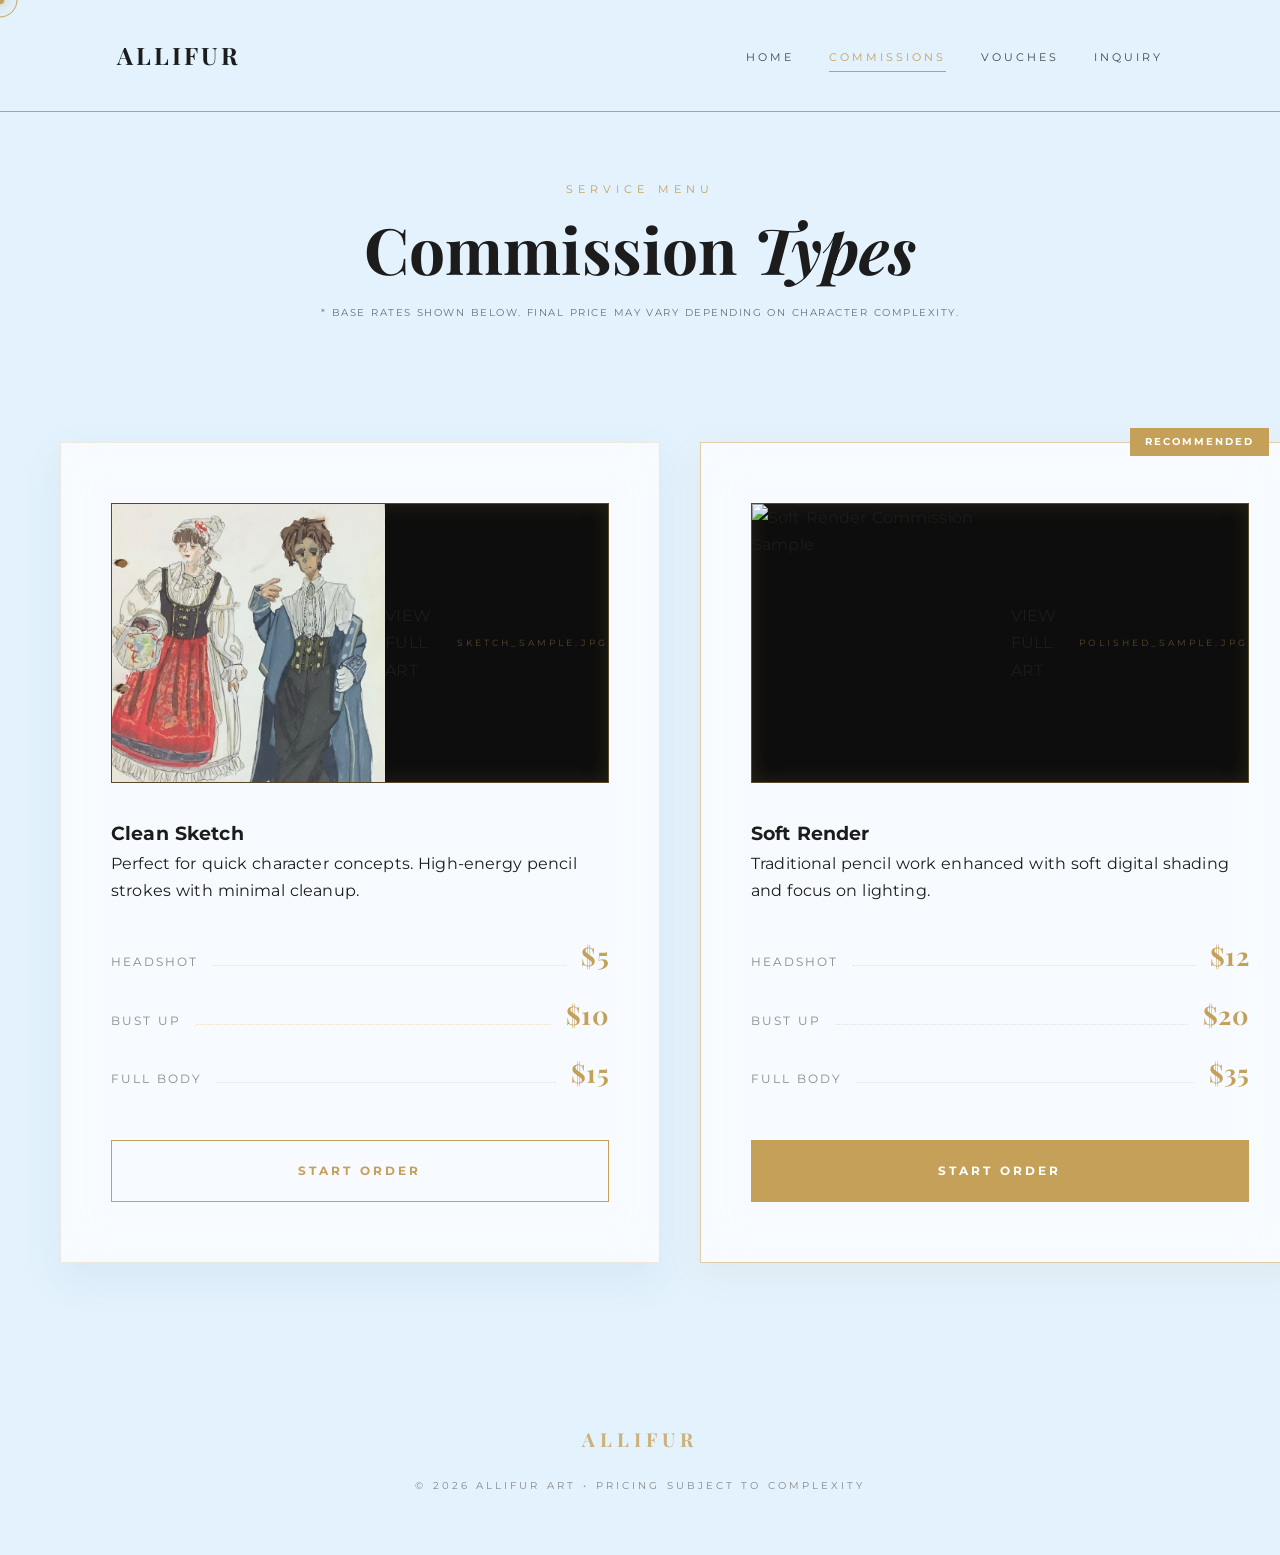
==== commit 99dfce35: "Update commission.html" ====
--- a/commission.html
+++ b/commission.html
@@ -41,40 +41,31 @@
 <section class="comm-list-section">
     <div class="comm-grid">
 
-        <div class="comm-card reveal">
+        <div class="comm-card reveal" data-img="images/traditional.jpg" data-title="Clean Sketch">
             <div class="art-frame">
                 <img src="images/traditional.jpg" alt="Clean Sketch Commission Sample">
-                <span class="file-name">SKETCH_SAMPLE.JPG</span> </div>
+                <div class="zoom-overlay">VIEW FULL ART</div>
+                <span class="file-name">SKETCH_SAMPLE.JPG</span> 
+            </div>
             
             <h3 class="card-title">Clean Sketch</h3>
             <p class="card-desc">Perfect for quick character concepts. High-energy pencil strokes with minimal cleanup.</p>
             
             <ul class="price-menu">
-                <li>
-                    <span class="service-name">Headshot</span>
-                    <div class="dots"></div>
-                    <span class="price-value">$5</span>
-                </li>
-                <li>
-                    <span class="service-name">Bust Up</span>
-                    <div class="dots"></div>
-                    <span class="price-value">$10</span>
-                </li>
-                <li>
-                    <span class="service-name">Full Body</span>
-                    <div class="dots"></div>
-                    <span class="price-value">$15</span>
-                </li>
+                <li><span class="service-name">Headshot</span><div class="dots"></div><span class="price-value">$5</span></li>
+                <li><span class="service-name">Bust Up</span><div class="dots"></div><span class="price-value">$10</span></li>
+                <li><span class="service-name">Full Body</span><div class="dots"></div><span class="price-value">$15</span></li>
             </ul>
             
-            <a href="request.html" class="comm-btn">Start Order</a>
+            <a href="request.html" class="comm-btn" onclick="event.stopPropagation()">Start Order</a>
         </div>
 
-        <div class="comm-card featured reveal">
+        <div class="comm-card featured reveal" data-img="images/digital.jpg" data-title="Soft Render">
             <div class="recom-tag">Recommended</div>
             
             <div class="art-frame">
                 <img src="images/digital.jpg" alt="Soft Render Commission Sample">
+                <div class="zoom-overlay">VIEW FULL ART</div>
                 <span class="file-name">POLISHED_SAMPLE.JPG</span>
             </div>
             
@@ -82,28 +73,24 @@
             <p class="card-desc">Traditional pencil work enhanced with soft digital shading and focus on lighting.</p>
             
             <ul class="price-menu">
-                <li>
-                    <span class="service-name">Headshot</span>
-                    <div class="dots"></div>
-                    <span class="price-value">$12</span>
-                </li>
-                <li>
-                    <span class="service-name">Bust Up</span>
-                    <div class="dots"></div>
-                    <span class="price-value">$20</span>
-                </li>
-                <li>
-                    <span class="service-name">Full Body</span>
-                    <div class="dots"></div>
-                    <span class="price-value">$35</span>
-                </li>
+                <li><span class="service-name">Headshot</span><div class="dots"></div><span class="price-value">$12</span></li>
+                <li><span class="service-name">Bust Up</span><div class="dots"></div><span class="price-value">$20</span></li>
+                <li><span class="service-name">Full Body</span><div class="dots"></div><span class="price-value">$35</span></li>
             </ul>
             
-            <a href="request.html" class="comm-btn primary">Start Order</a>
+            <a href="request.html" class="comm-btn primary" onclick="event.stopPropagation()">Start Order</a>
         </div>
 
     </div>
 </section>
+
+    <div id="artOverlay" class="global-overlay">
+    <div class="overlay-wrapper">
+        <span class="overlay-close" onclick="closeArtOverlay()">&times;</span>
+        <img id="fullArtImage" src="" alt="Full Art View">
+        <h3 id="artCaption" class="client-name" style="margin-top:20px; text-align:center;"></h3>
+    </div>
+</div>
 
     <footer>
         <div class="container">
--- a/style.css
+++ b/style.css
@@ -233,42 +233,30 @@
 }
 
 /* --- THE ARTWORK FRAME --- */
-.inner-frame {
+.art-frame {
+    width: 100%;
+    height: 280px; /* This locks the height so the image can't get 'too big' */
+    overflow: hidden;
     position: relative;
-    width: 100%;
-    height: 450px; /* Set a consistent height for the editorial look */
-    background: rgba(255, 255, 255, 0.03); /* Soft glass tint instead of black */
-    border: 1px solid rgba(197, 160, 89, 0.2);
-    overflow: hidden;
-    display: flex;
-    flex-direction: column;
-    justify-content: center;
-    align-items: center;
-}
-
-.inner-frame img {
+    background: rgba(0, 0, 0, 0.03); /* A very light tint instead of black */
+    cursor: pointer;
+    border-bottom: 1px solid rgba(197, 160, 89, 0.1);
+}
+
+.art-frame img {
     width: 100%;
     height: 100%;
-    /* This ensures the image fills the box and stays proportional */
+    /* This is a critical fix: it fills the 280px box perfectly 
+       without stretching or leaving black bars */
     object-fit: cover; 
-    object-position: center;
-    transition: transform 0.8s cubic-bezier(0.16, 1, 0.3, 1);
-}
-
-.inner-frame .text-dim {
-    position: absolute;
-    bottom: 10px;
-    right: 15px;
-    margin: 0;
-    color: rgba(255, 255, 255, 0.5); /* Semi-transparent white */
-    font-style: italic;
-    letter-spacing: 1px;
-    z-index: 2;
-}
-
-/* Hover effect to match premium feel */
-.inner-frame:hover img {
-    transform: scale(1.05);
+    object-position: center top; 
+    display: block;
+    transition: transform 0.6s cubic-bezier(0.16, 1, 0.3, 1);
+}
+
+/* Adds a subtle zoom when you hover the card */
+.comm-card:hover .art-frame img {
+    transform: scale(1.08);
 }
 
 /* The small floating label on the top-left of the art frame */
@@ -654,16 +642,23 @@
 
 /* --- GRID LAYOUT --- */
 .comm-list-section {
-    padding: 0 40px 100px;
-    max-width: 1300px;
+    max-width: 1200px;
     margin: 0 auto;
+    padding: 60px 20px;
 }
 
 .comm-grid {
     display: grid;
-    /* Cards won't shrink below 340px; fills available space */
-    grid-template-columns: repeat(auto-fit, minmax(340px, 1fr));
+    /* This creates 2 equal columns. Use '1fr 1fr 1fr' for 3 columns */
+    grid-template-columns: 1fr 1fr; 
     gap: 40px;
+    align-items: start;
+}
+
+@media (max-width: 900px) {
+    .comm-grid {
+        grid-template-columns: 1fr; /* Stacks on mobile */
+    }
 }
 
 /* --- BASE CARD --- */
@@ -678,6 +673,7 @@
     padding: 60px 50px;
     position: relative;
     display: flex;
+    height: 100%; /* Makes all cards in a row the same height */
     flex-direction: column;
     
     /* Soft shadow for depth */
@@ -1938,48 +1934,88 @@
     font-size: 1.1rem;
 }
 
+/* Styling for the Private/Access Restricted note */
+.privacy-note {
+    text-align: center;
+    padding: 40px 20px;
+    border: 1px dashed rgba(197, 160, 89, 0.3);
+    background: rgba(197, 160, 89, 0.05);
+}
+
+.privacy-note i {
+    font-size: 0.7rem;
+    color: var(--accent-antique);
+    display: block;
+    margin-bottom: 10px;
+}
+
+.privacy-note p {
+    font-family: 'Playfair Display', serif;
+    font-size: 1.2rem;
+    color: var(--text-dim);
+}
+
 /* --- LIGHTBOX / OVERLAY --- */
-.vouch-overlay {
-    background: rgba(255, 255, 255, 0.1) !important; /* Transparent base */
-    backdrop-filter: blur(20px) saturate(150%); /* High-end blur */
-    -webkit-backdrop-filter: blur(20px) saturate(150%);
-    display: none; 
+.global-overlay {
+    display: none; /* Controlled by JS */
     position: fixed;
     inset: 0;
+    background: rgba(255, 255, 255, 0.1);
+    backdrop-filter: blur(20px) saturate(160%);
+    -webkit-backdrop-filter: blur(20px) saturate(160%);
     z-index: 9999;
     padding: 20px;
+    justify-content: center;
+    align-items: center;
     cursor: zoom-out;
 }
 
 .overlay-wrapper {
-    background: rgba(255, 252, 245, 0.8) !important; /* Antique Frost tint */
-    border: 1px solid rgba(197, 160, 89, 0.2) !important;
-    padding: 80px 60px; /* Much larger padding for the "Plaque" look */
-    max-width: 800px;
+    background: rgba(255, 252, 245, 0.95) !important; /* Slightly more solid for readability */
+    border: 1px solid rgba(197, 160, 89, 0.3) !important;
+    padding: 60px 40px; 
+    max-width: 900px;
+    width: 95%;
+    max-height: 90vh; /* Keeps it from going off-screen */
+    overflow-y: auto; /* Adds a scrollbar ONLY if the content is huge */
     box-shadow: 0 50px 100px rgba(0, 0, 0, 0.1);
-    transform: scale(0.95);
+    position: relative;
+    cursor: default; /* Stops the 'zoom-out' cursor when hovering the art itself */
+    transform: scale(1);
     transition: transform 0.6s cubic-bezier(0.16, 1, 0.3, 1);
 }
 
-/* THE X BUTTON */
-/* --- MINIMALIST CLOSE --- */
+/* --- THE CLOSE BUTTON --- */
 .overlay-close {
-    position: absolute; /* Move inside wrapper or keep fixed */
-    top: 40px;
-    right: 40px;
+    position: absolute;
+    top: 20px;
+    right: 25px;
     width: 30px;
     height: 30px;
-    background: transparent !important; /* Remove the solid circle */
+    background: transparent !important;
     color: var(--accent-antique);
     font-family: 'Montserrat', sans-serif;
     font-weight: 200;
-    font-size: 2rem;
+    font-size: 2.2rem;
+    line-height: 30px;
+    text-align: center;
+    cursor: pointer;
+    z-index: 10010;
     transition: opacity 0.3s, transform 0.4s;
 }
 
 .overlay-close:hover {
     transform: rotate(90deg);
-    opacity: 0.6;
+    opacity: 0.5;
+}
+
+/* --- IMAGE STYLING INSIDE OVERLAY --- */
+#fullArtImage {
+    width: 100%;
+    height: auto;
+    object-fit: contain; /* Ensures art is never squished or cut */
+    margin-bottom: 20px;
+    border: 1px solid rgba(197, 160, 89, 0.1);
 }
 
 /* Mobile fix for Masonry */
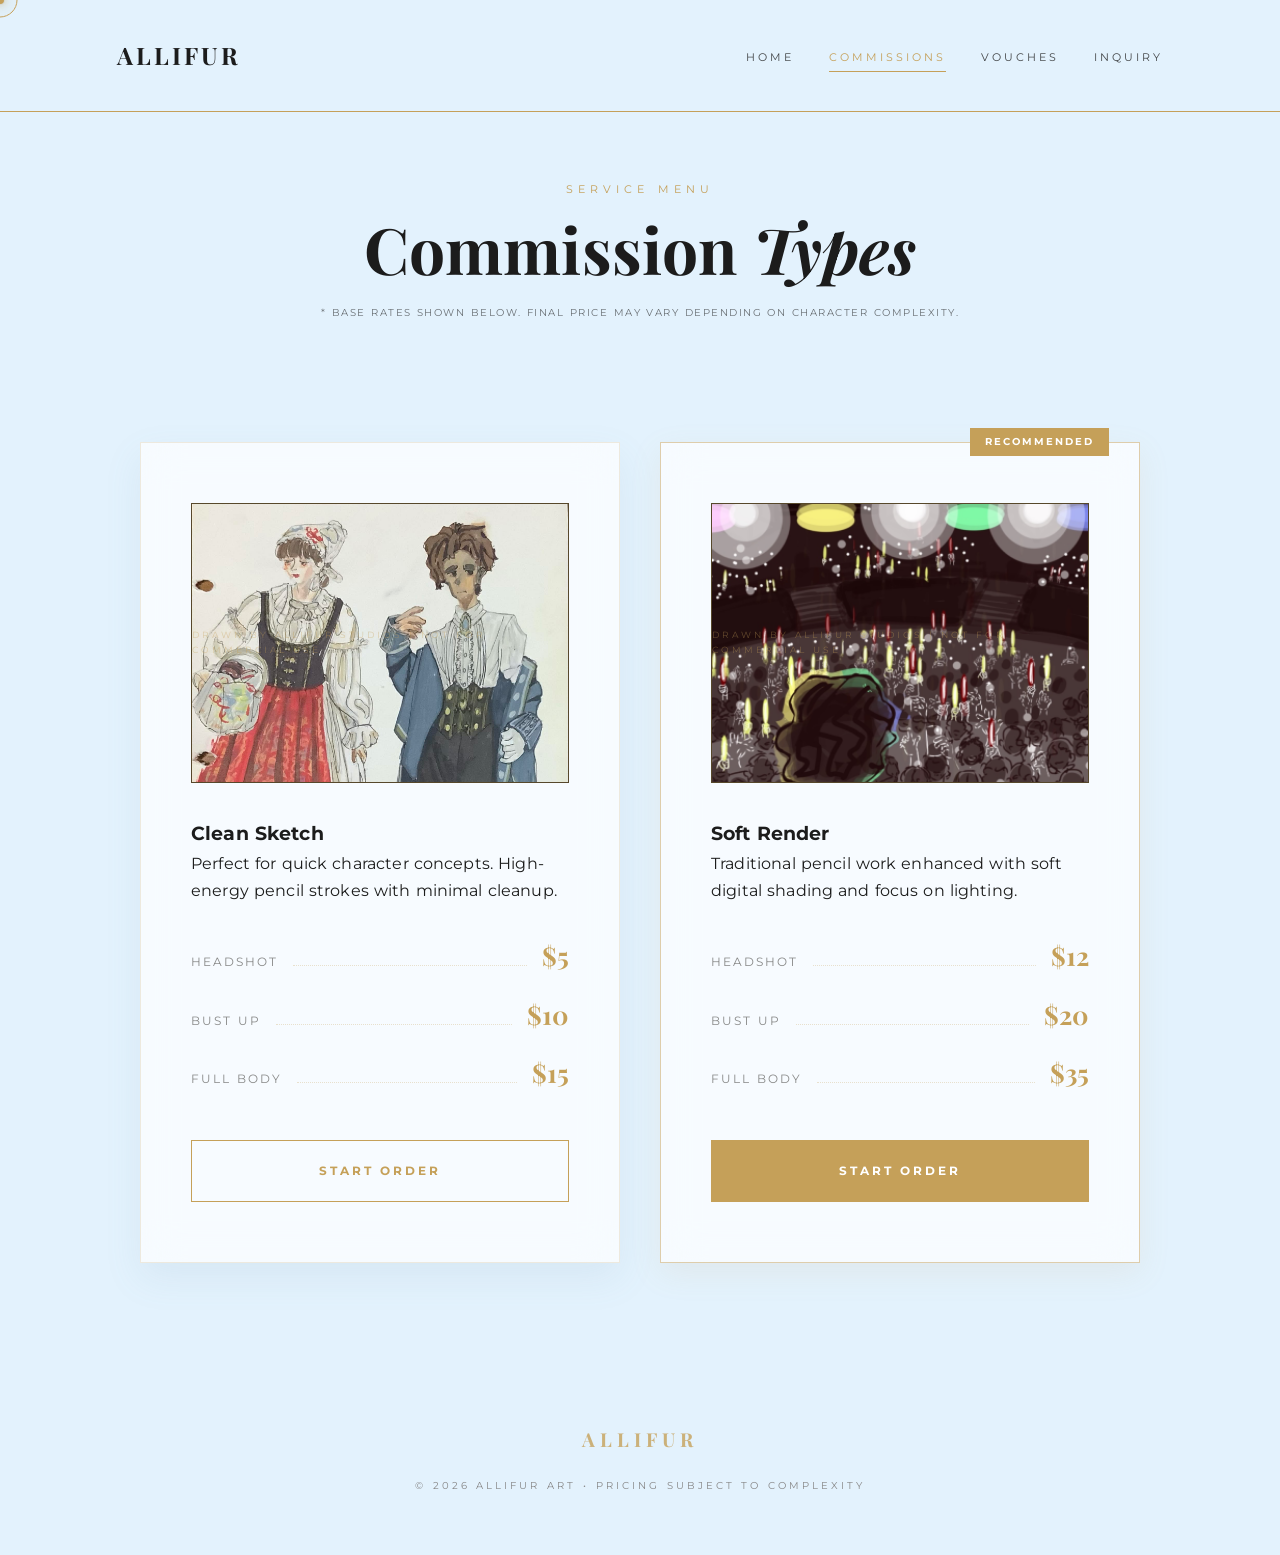
==== commit 52a24c36: "Update commission.html" ====
--- a/commission.html
+++ b/commission.html
@@ -45,7 +45,7 @@
             <div class="art-frame">
                 <img src="images/traditional.jpg" alt="Clean Sketch Commission Sample">
                 <div class="zoom-overlay">VIEW FULL ART</div>
-                <span class="file-name">SKETCH_SAMPLE.JPG</span> 
+                <span class="file-name">DRAWN BY ALLIFUR STUDIOS | NOT FOR COMMERCIAL USE</span> 
             </div>
             
             <h3 class="card-title">Clean Sketch</h3>
@@ -66,7 +66,7 @@
             <div class="art-frame">
                 <img src="images/digital.jpg" alt="Soft Render Commission Sample">
                 <div class="zoom-overlay">VIEW FULL ART</div>
-                <span class="file-name">POLISHED_SAMPLE.JPG</span>
+                <span class="file-name">DRAWN BY ALLIFUR STUDIOS | NOT FOR COMMERCIAL USE</span>
             </div>
             
             <h3 class="card-title">Soft Render</h3>
--- a/style.css
+++ b/style.css
@@ -215,6 +215,26 @@
 }
 
 /* --- ART DISPLAY BOX: THE "GALLERY FRAME" FOR PREVIEWS --- */
+.inner-frame {
+    width: 100%;
+    height: 400px; /* Adjust this to make the 'window' taller or shorter */
+    overflow: hidden;
+    position: relative;
+    background: #0d0d0d;
+    border: 1px solid rgba(197, 160, 89, 0.2);
+}
+
+.inner-frame img {
+    width: 100%;
+    height: 100%;
+    /* This prevents the image from breaking out of the box */
+    object-fit: cover; 
+    /* This keeps the highlight (usually faces) in the top 1/4 of the frame */
+    object-position: center 15%; 
+    display: block;
+    transition: transform 0.8s ease;
+}
+
 .art-display-box {
     width: 100%;
     max-width: 900px;
@@ -227,7 +247,8 @@
 }
 
 /* Subtle gold glow when the user hovers over the art box */
-.art-display-box:hover {
+.art-display-box:hover .inner-frame img {
+    transform: scale(1.05);
     border-color: var(--accent-gold);
     box-shadow: 0 10px 40px rgba(197, 160, 89, 0.15);
 }
@@ -252,6 +273,12 @@
     object-position: center top; 
     display: block;
     transition: transform 0.6s cubic-bezier(0.16, 1, 0.3, 1);
+}
+
+@media (max-width: 600px) {
+    .inner-frame {
+        height: 250px; 
+    }
 }
 
 /* Adds a subtle zoom when you hover the card */
@@ -644,16 +671,20 @@
 .comm-list-section {
     max-width: 1200px;
     margin: 0 auto;
-    padding: 60px 20px;
+    padding: 60px 20px; /* Balanced side padding for mobile */
+    display: flex;
+    justify-content: center; /* Centers the grid if only one item exists */
 }
 
 .comm-grid {
     display: grid;
-    /* This creates 2 equal columns. Use '1fr 1fr 1fr' for 3 columns */
-    grid-template-columns: 1fr 1fr; 
+    /* This creates 2 columns on desktop, but adjusts for mobile automatically */
+    grid-template-columns: repeat(auto-fit, minmax(320px, 1fr)); 
     gap: 40px;
-    align-items: start;
-}
+    width: 100%;
+    max-width: 1000px;
+}
+
 
 @media (max-width: 900px) {
     .comm-grid {
@@ -670,11 +701,14 @@
     
     /* Stronger initial border */
     border: 1px solid rgba(197, 160, 89, 0.2); 
+    width: 100%; /* Ensures it doesn't bleed out of the grid */
     padding: 60px 50px;
     position: relative;
     display: flex;
     height: 100%; /* Makes all cards in a row the same height */
     flex-direction: column;
+    box-sizing: border-box; /* Crucial for preventing mobile cutoff */
+    margin: 0 auto; /* Centers the card within its grid cell */
     
     /* Soft shadow for depth */
     box-shadow: 0 15px 35px rgba(107, 143, 163, 0.1);
@@ -715,28 +749,74 @@
 .art-frame {
     width: 100%;
     aspect-ratio: 16/9;
-    background: #0d0d0d; /* Deeper black for contrast */
+    background: #0d0d0d;
     border: 1px solid rgba(197, 160, 89, 0.4);
+    /* Changed to relative so we can layer the filename/zoom text over the image */
+    position: relative; 
+    overflow: hidden;
+    margin-bottom: 35px;
+    box-shadow: inset 0 0 20px rgba(197, 160, 89, 0.15);
+    transition: 0.5s ease;
+}
+
+/* --- THE IMAGE FIX --- */
+.art-frame img {
+    width: 100%;
+    height: 100%;
+    /* This removes the black bars by making the image fill the 16/9 box */
+    object-fit: cover; 
+    /* This keeps the characters' heads/faces in view */
+    object-position: center top; 
+    display: block;
+    transition: transform 0.8s cubic-bezier(0.16, 1, 0.3, 1);
+}
+
+.comm-card:hover .art-frame {
+    border-color: var(--accent-antique);
+    box-shadow: inset 0 0 30px rgba(197, 160, 89, 0.3);
+}
+
+/* This makes the image slightly grow inside the frame when hovered */
+.comm-card:hover .art-frame img {
+    transform: scale(1.08);
+}
+
+/* --- THE OVERLAYS (Filename & Zoom) --- */
+.file-name {
+    position: absolute;
+    right: 20px;
+    top: 50%;
+    transform: translateY(-50%);
+    font-size: 0.55rem;
+    letter-spacing: 3px;
+    color: rgba(197, 160, 89, 0.4);
+    pointer-events: none; /* Keeps the click going through to the card */
+    z-index: 2;
+}
+
+.zoom-overlay {
+    position: absolute;
+    inset: 0;
+    background: rgba(13, 13, 13, 0.5);
+    backdrop-filter: blur(4px);
     display: flex;
     align-items: center;
     justify-content: center;
-    margin-bottom: 35px;
-    
-    /* Inner glow makes the black box feel "3D" */
-    box-shadow: inset 0 0 20px rgba(197, 160, 89, 0.15);
-    transition: 0.5s ease;
-}
-
-.comm-card:hover .art-frame {
-    border-color: var(--accent-antique);
-    box-shadow: inset 0 0 30px rgba(197, 160, 89, 0.3);
-    transform: scale(1.02);
-}
-
-.file-name {
-    font-size: 0.55rem;
-    letter-spacing: 3px;
-    color: rgba(197, 160, 89, 0.4);
+    color: var(--accent-antique);
+    font-size: 0.6rem;
+    letter-spacing: 4px;
+    opacity: 0;
+    transition: 0.4s ease;
+    z-index: 3;
+}
+
+.comm-card:hover .zoom-overlay {
+    opacity: 1;
+}
+
+/* Glow effect on hover */
+.comm-card:hover .price-value {
+    text-shadow: 0 0 10px rgba(197, 160, 89, 0.3);
 }
 
 /* --- PRICE LIST --- */
@@ -773,11 +853,6 @@
     font-weight: 700;
     color: var(--accent-antique);
     transition: 0.3s ease;
-}
-
-/* Glow effect on hover */
-.comm-card:hover .price-value {
-    text-shadow: 0 0 10px rgba(197, 160, 89, 0.3);
 }
 
 /* --- BUTTONS --- */
@@ -1537,7 +1612,8 @@
 
     /* 5. Card Scaling: Reduce padding to save screen space */
     .comm-card {
-        padding: 40px 25px;
+        padding: 12px; /* Minimal breathing room */
+        margin-bottom: 10px; /* Bring cards closer together */
         min-height: auto;
     }
 
@@ -1642,13 +1718,6 @@
     opacity: 0.9;
 }
 
-/* Mobile fix for the Editorial Grid */
-@media (max-width: 992px) {
-    .editorial-grid {
-        grid-template-columns: 1fr; /* Stacks vertically on smaller screens */
-        gap: 40px;
-    }
-}
 
 /* --- 16. STRUCTURAL OVERRIDES: THE RESPONSIVE FIX --- */
 
@@ -1703,22 +1772,27 @@
     opacity: 1 !important;
 }
 
-/* Tablet & Small Laptop (992px) */
+/* Tablets & Small Laptops (992px) */
 @media (max-width: 992px) {
-    .editorial-grid {
-        /* Stacks art on top of text for a clean vertical flow */
-        grid-template-columns: 1fr; 
+    /* 1. THE GRID: Stacks art on top of text for a clean vertical flow */
+    .editorial-grid,
+    .comm-grid {
+        grid-template-columns: 1fr !important; 
         gap: 50px;
+        max-width: 700px;
+        margin: 0 auto;
     }
     
+    /* 2. ART DISPLAY: Keeps art centered and framed when side-by-side split breaks */
     .art-display-box {
         max-width: 500px;
-        margin: 0 auto; /* Keeps your art centered when the side-by-side split breaks */
+        margin: 0 auto;
         border: 1px solid var(--glass-border);
     }
 
+    /* 3. TESTIMONY: Centers quotes for better tablet/mobile balance */
     .testimony-content {
-        text-align: center; /* Centers quotes for better mobile balance */
+        text-align: center; 
     }
     
     .testimony-footer {
@@ -1727,88 +1801,102 @@
         align-items: center;
         gap: 15px;
     }
+
+    /* 4. VOUCHES: Transition to 2 columns before hitting the 1-column mobile fix */
+    .vouch-masonry {
+        grid-template-columns: repeat(2, 1fr) !important;
+        gap: 30px;
+    }
+
+    /* 5. TYPOGRAPHY: Scale headers for medium screens */
+    .h1-hero { font-size: 3.8rem; }
+    .h2-editorial { font-size: 2.8rem; }
 }
 
 /* Phones & Portrait Tablets (600px) */
 @media (max-width: 600px) {
 
-    /* 1. TYPOGRAPHY: Shrink headers so they don't cause side-scrolling */
+    /* 1. TYPOGRAPHY: Scale down for mobile readability */
+    .h1-hero {
+        font-size: 2.8rem; /* Slightly smaller to prevent title breaks */
+        line-height: 1.1;
+    }
+
     .h2-editorial {
-        font-size: 2.2rem; 
+        font-size: 1.8rem; /* Tighter for "Commission Types" header */
         line-height: 1.2;
         letter-spacing: 2px;
     }
 
-    /* 2. SPACING: Ensure content doesn't touch the glass edges */
+    /* 2. SPACING: Prevent glass-edge touching */
     .container {
-        padding: 0 20px; 
-    }
-
-    .accordion-content {
-        padding: 0 15px 30px 15px; /* Bottom padding for breathing room */
-    }
-
-    /* 3. THE GRID: Force everything into a single, elegant column */
-    .comm-grid-container, 
+        padding: 0 15px; 
+    }
+
+    .comm-list-section {
+        padding: 30px 0; /* Reduced vertical section padding */
+    }
+
+    /* 3. THE GRID: Single column with tighter gaps */
+    .comm-grid, 
     .vouch-masonry, 
     .guideline-detailed-grid {
         grid-template-columns: 1fr !important;
-        gap: 25px;
+        gap: 20px; /* Reduced gap to save vertical space */
         width: 100%;
-        margin: 0 auto;
-    }
-
-    /* 4. ITEMS: Prevent cards from pushing outside the screen */
+    }
+
+    /* 4. ITEMS: Fix the "Too Big" box issue */
     .comm-card, .vouch-card, .g-item, .rule-box {
         width: 100%;
-        max-width: 100%;
         box-sizing: border-box;
-        padding: 25px 15px;
-    }
-
-    /* 5. TEXT: Handle long words (like 'Commissions' or 'Sovereignty') */
-    .text-dim, .vouch-quote, .g-item p {
+        padding: 20px 15px; /* Reduced from 25px to keep card compact */
+    }
+
+    /* Art Frame specifically for mobile */
+    .art-frame {
+        /* Switch from 16:9 to a much shorter height */
+        height: 180px; 
+        aspect-ratio: auto; /* Disables the desktop ratio */
+        margin-bottom: 15px;
+    }
+
+    /* 5. TEXT: Prevent overflow and shrink descriptions */
+    .card-desc, .text-dim, .vouch-quote, .g-item p {
         word-wrap: break-word;
         overflow-wrap: break-word;
-        font-size: 0.85rem;
-        line-height: 1.6;
-    }
-
-    /* 6. BUTTONS: The "Hero" buttons should stack or sit side-by-side */
+        font-size: 0.8rem; /* Smaller text for a "slicker" look */
+        line-height: 1.5;
+    }
+
+    /* 6. BUTTONS: Stacked and consistent */
     .hero-btns {
         display: flex;
         flex-direction: column;
         width: 100%;
-        margin-top: 20px;
-        gap: 15px; /* Tighter gap for mobile */
-    }
-
-.btn {
-    padding: 16px 20px;
-    text-decoration: none;
-    margin-left: 0 !important;
-    font-size: 0.7rem;
-    font-weight: 600;
-    letter-spacing: 2px;
-    text-transform: uppercase;
-    transition: all 0.4s ease;
-    display: inline-flex;
-    align-items: center;
-    justify-content: center;
-    width: 100%;
-    min-width: 200px; /* Ensures buttons are consistent size */
-}
-
-    /* 7. ADJUST MAIN HEADER SIZE */
-    .h1-hero {
-        font-size: 3.2rem; 
-        line-height: 1.05;
-    }
-    
+        margin-top: 25px;
+        gap: 12px;
+    }
+
+    .btn, .comm-btn {
+        padding: 14px 20px;
+        font-size: 0.7rem;
+        width: 100%;
+        box-sizing: border-box;
+        margin-left: 0 !important;
+        min-width: unset; /* Remove min-width to prevent side-scrolling */
+    }
+
+    /* 7. PRICE MENU: Tighter list for mobile */
+    .price-menu li {
+        font-size: 0.75rem;
+        padding: 6px 0;
+    }
+
     /* 8. SPECIAL BOXES: The Legal/Sovereignty Clause */
     .rights-clause {
-        margin: 0 10px 30px 10px;
-        padding: 20px;
+        margin: 0 5px 25px 5px;
+        padding: 15px;
         width: auto;
     }
 }
